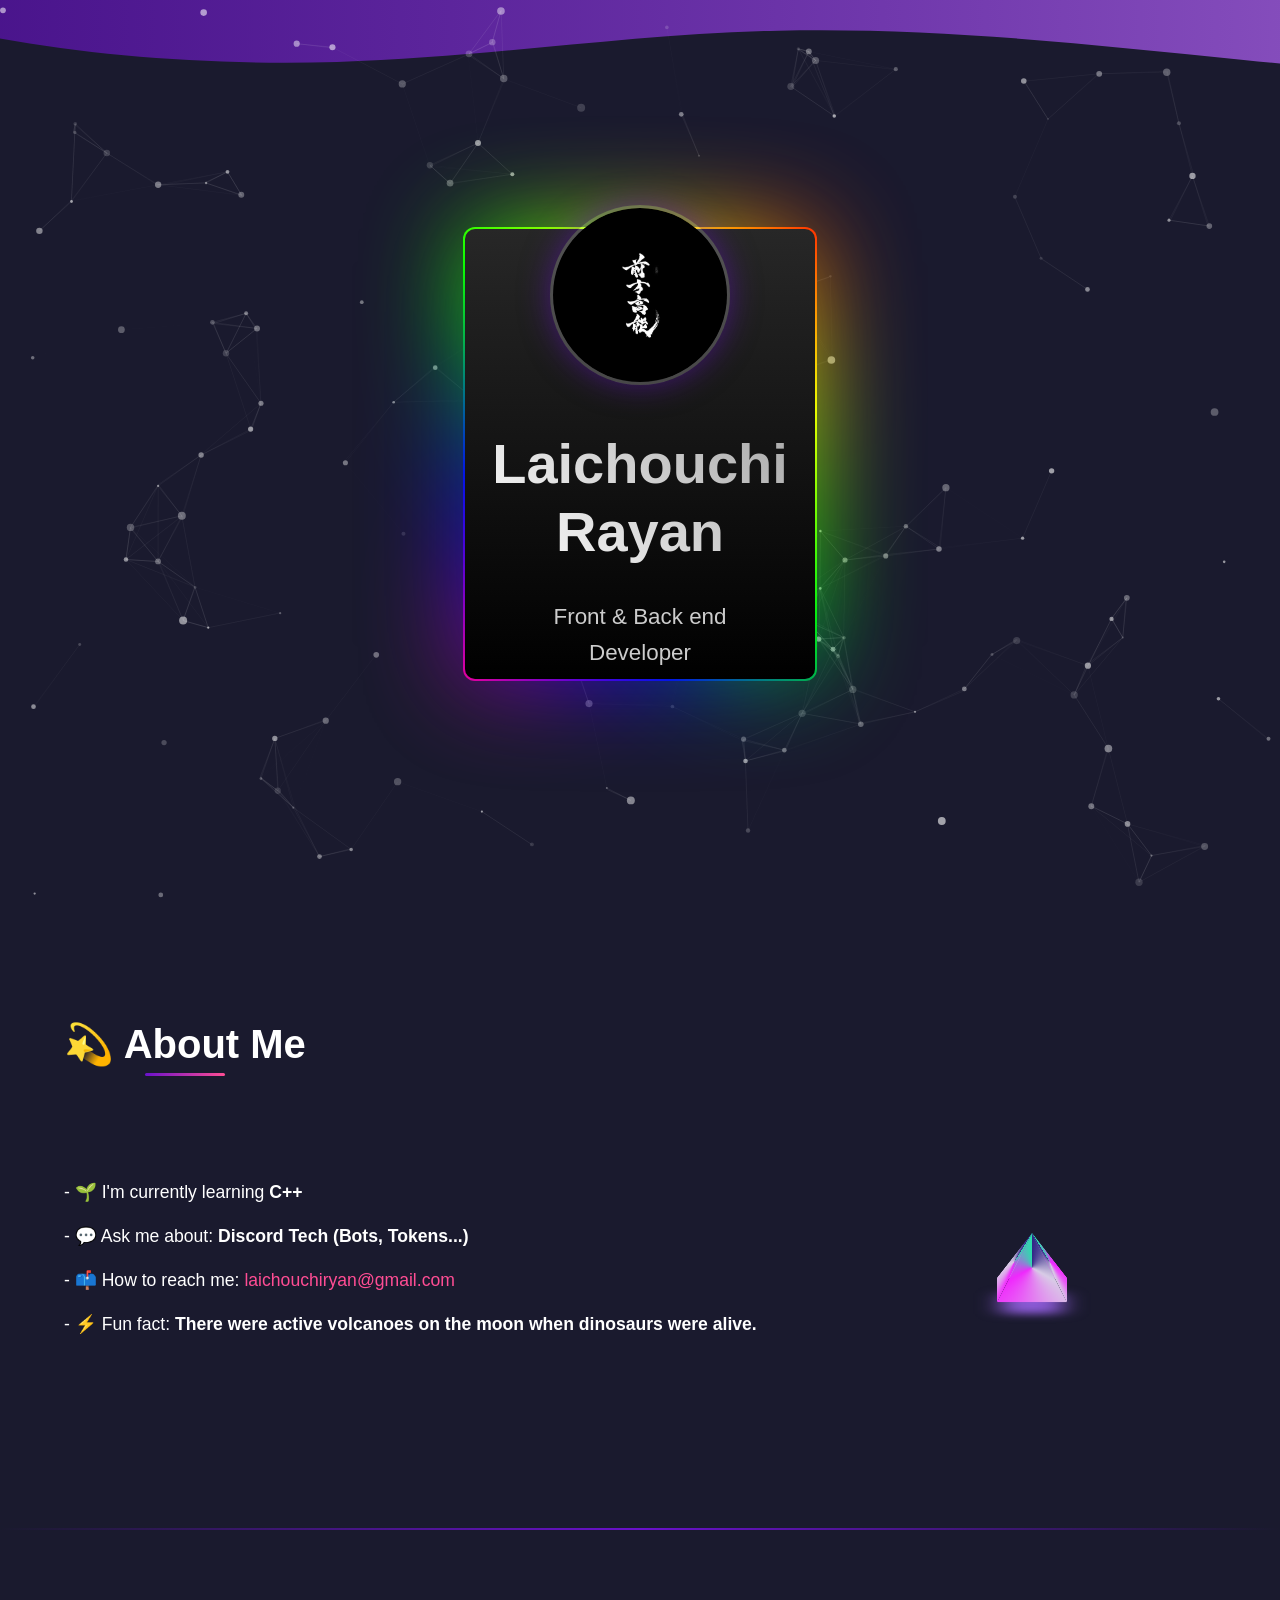
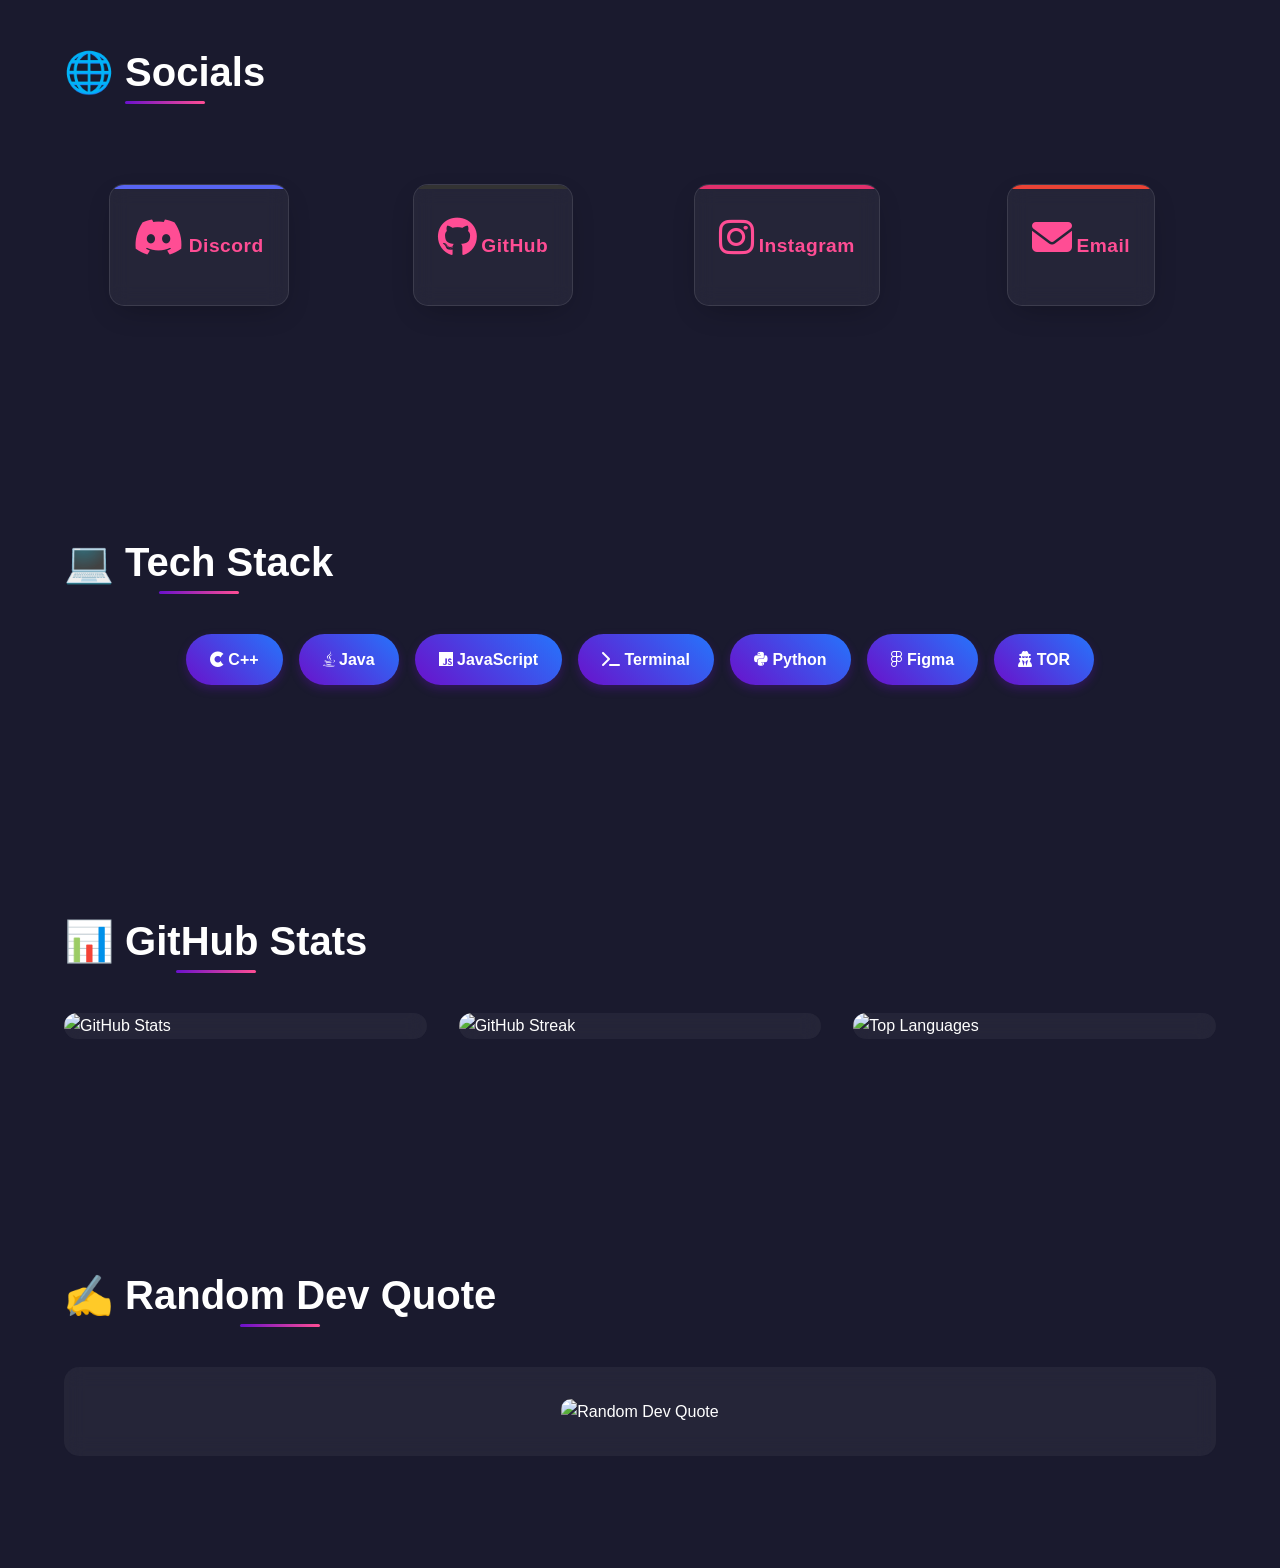
==== index.html @ 061ee5d9 "Rename main.html to index.html" ====
<!DOCTYPE html>
<html lang="en">
<head>
    <!--soo i made this code for fun and to help starting developers
     the code is straight and clair i spent a lot on this don't touch anything or it will .... :3-->
    <meta charset="UTF-8">
    <meta name="viewport" content="width=device-width, initial-scale=1.0">
    <title>Laichouchi Rayan | Portfolio</title>
    <link rel="stylesheet" href="https://cdnjs.cloudflare.com/ajax/libs/font-awesome/6.4.0/css/all.min.css">
    <link rel="stylesheet" href="styles.css">
    <link rel="stylesheet" href="animations.css">
</head>
<body>
    <!-- Particle background -->
    <canvas id="particles-canvas"></canvas>

    <!-- Hero Section -->
    <section class="hero">
        <div class="container">
            <div class="hero-content centered">
                <div class="card">
                    <div class="card-content">
                        <div class="profile-pic">
                            <img src="pfp.jpg" alt="Profile Picture" class="profile-img">
                        </div>
                        <h1 class="animate-pop-in">Laichouchi Rayan</h1>
                        <p class="role animate-pop-in">Front & Back end Developer</p>
                    </div>
                </div>
            </div>
        </div>
    </section>

    <!-- About Section -->
    <section id="about" class="section">
        <div class="container">
            <h2>💫 About Me</h2>
            <div class="about-content">
                <div class="about-text">
                    <p>- 🌱 I'm currently learning <strong>C++</strong></p>
                    <p>- 💬 Ask me about: <strong>Discord Tech (Bots, Tokens...)</strong></p>
                    <p>- 📫 How to reach me: <a href="mailto:laichouchiryan@gmail.com">laichouchiryan@gmail.com</a></p>
                    <p>- ⚡ Fun fact: <strong>There were active volcanoes on the moon when dinosaurs were alive.</strong></p>
                </div>
                <div class="about-image">
                    <!-- Pyramid loader for about section -->
                    <div class="pyramid-loader">
                      <div class="wrapper">
                        <span class="side side1"></span>
                        <span class="side side2"></span>
                        <span class="side side3"></span>
                        <span class="side side4"></span>
                        <span class="shadow"></span>
                      </div>  
                    </div>
                </div>
            </div>
        </div>
    </section>

    <!-- Socials Section -->
    <section id="socials" class="section">
        <div class="container">
            <h2>🌐 Socials</h2>
            <div class="social-grid">
                <a href="https://discord.gg/Leyncx" class="social-card animate-slide-in" style="--delay: 0.1s">
                    <i class="fab fa-discord"></i>
                    <span>Discord</span>
                </a>
                <a href="https://github.com/laichouchi" class="social-card animate-slide-in" style="--delay: 0.2s">
                    <i class="fab fa-github"></i>
                    <span>GitHub</span>
                </a>
                <a href="https://instagram.com/rayanwayane" class="social-card animate-slide-in" style="--delay: 0.3s">
                    <i class="fab fa-instagram"></i>
                    <span>Instagram</span>
                </a>
                <a href="mailto:laichouchiryan@gmail.com" class="social-card animate-slide-in" style="--delay: 0.4s">
                    <i class="fas fa-envelope"></i>
                    <span>Email</span>
                </a>
            </div>
        </div>
    </section>

    <!-- Tech Stack Section -->
    <section id="tech" class="section">
        <div class="container">
            <h2>💻 Tech Stack</h2>
            <div class="tech-badges">
                <span class="badge animate-pop-in" style="--delay: 0.1s"><i class="fab fa-cuttlefish"></i> C++</span>
                <span class="badge animate-pop-in" style="--delay: 0.2s"><i class="fab fa-java"></i> Java</span>
                <span class="badge animate-pop-in" style="--delay: 0.3s"><i class="fab fa-js"></i> JavaScript</span>
                <span class="badge animate-pop-in" style="--delay: 0.4s"><i class="fas fa-terminal"></i> Terminal</span>
                <span class="badge animate-pop-in" style="--delay: 0.5s"><i class="fab fa-python"></i> Python</span>
                <span class="badge animate-pop-in" style="--delay: 0.6s"><i class="fab fa-figma"></i> Figma</span>
                <span class="badge animate-pop-in" style="--delay: 0.7s"><i class="fas fa-user-secret"></i> TOR</span>
            </div>
        </div>
    </section>

    <!-- Stats Section -->
    <section id="stats" class="section">
        <div class="container">
            <h2>📊 GitHub Stats</h2>
            <div class="stats-grid">
                <div class="stat-card animate-slide-in" style="--delay: 0.1s">
                    <img src="https://github-readme-stats.vercel.app/api?username=Laichouchi&theme=dark&hide_border=false&include_all_commits=false&count_private=false" alt="GitHub Stats">
                </div>
                <div class="stat-card animate-slide-in" style="--delay: 0.2s">
                    <img src="https://nirzak-streak-stats.vercel.app/?user=Laichouchi&theme=dark&hide_border=false" alt="GitHub Streak">
                </div>
                <div class="stat-card animate-slide-in" style="--delay: 0.3s">
                    <img src="https://github-readme-stats.vercel.app/api/top-langs/?username=Laichouchi&theme=dark&hide_border=false&include_all_commits=false&count_private=false&layout=compact" alt="Top Languages">
                </div>
            </div>
        </div>
    </section>

    <!-- Quote Section -->
    <section id="quote" class="section">
        <div class="container">
            <h2>✍️ Random Dev Quote</h2>
            <div class="quote-card animate-pop-in">
                <img src="https://quotes-github-readme.vercel.app/api?type=horizontal&theme=radical" alt="Random Dev Quote">
            </div>
        </div>
    </section>


    <!-- Footer -->
    
    </footer>

    <script src="script.js"></script>
    <script src="particles.js"></script>
    <script src="scroll-animations.js"></script>
</body>
</html>
---- styles.css ----
/* Base styles and resets */
* {
    margin: 0;
    padding: 0;
    box-sizing: border-box;
    font-family: 'Segoe UI', Tahoma, Geneva, Verdana, sans-serif;
}

:root {
    --primary: #6a11cb;
    --secondary: #2575fc;
    --accent: #ff4d94;
    --light: #ffffff;
    --dark: #1a1a2e;
    --success: #2ecc71;
    --warning: #f39c12;
    --danger: #e74c3c;
    --animation-duration: 0.5s;
}

body {
    background-color: var(--dark);
    color: var(--light);
    overflow-x: hidden;
    line-height: 1.6;
}

.container {
    width: 90%;
    max-width: 1200px;
    margin: 0 auto;
    padding: 2rem 0;
}

.section {
    padding: 5rem 0;
    position: relative;
    z-index: 2;
}

h1, h2, h3, h4 {
    margin-bottom: 1.5rem;
    font-weight: 700;
}

h2 {
    font-size: 2.5rem;
    text-align: center;
    margin-bottom: 3rem;
    position: relative;
}

h2:after {
    content: '';
    display: block;
    width: 100px;
    height: 4px;
    background: linear-gradient(to right, var(--primary), var(--secondary));
    margin: 0.5rem auto;
    border-radius: 2px;
}

p {
    margin-bottom: 1rem;
    font-size: 1.1rem;
}

a {
    color: var(--accent);
    text-decoration: none;
    transition: color var(--animation-duration) ease;
}

a:hover {
    color: var(--secondary);
}

.btn {
    display: inline-block;
    padding: 0.8rem 2rem;
    background: linear-gradient(45deg, var(--primary), var(--secondary));
    color: var(--light);
    border: none;
    border-radius: 50px;
    font-weight: 600;
    text-transform: uppercase;
    cursor: pointer;
    transition: all var(--animation-duration) ease;
    box-shadow: 0 4px 15px rgba(106, 17, 203, 0.4);
}

.btn:hover {
    transform: translateY(-3px);
    box-shadow: 0 6px 20px rgba(106, 17, 203, 0.6);
}

.btn-outline {
    background: transparent;
    border: 2px solid var(--primary);
    margin-left: 1rem;
}

/* Particle background */
#particles-canvas {
    position: fixed;
    top: 0;
    left: 0;
    width: 100%;
    height: 100%;
    z-index: -1;
}

/* Navigation */
nav {
    position: fixed;
    width: 100%;
    padding: 1.5rem 0;
    background-color: rgba(26, 26, 46, 0.8);
    backdrop-filter: blur(10px);
    z-index: 1000;
    transition: all var(--animation-duration) ease;
}

nav.scrolled {
    padding: 1rem 0;
    box-shadow: 0 5px 20px rgba(0, 0, 0, 0.2);
}

nav .container {
    display: flex;
    justify-content: space-between;
    align-items: center;
}

.logo {
    font-size: 1.8rem;
    font-weight: 700;
    color: var(--light);
}

.logo span {
    color: var(--accent);
}

nav ul {
    display: flex;
    list-style: none;
}

nav ul li {
    margin-left: 2rem;
}

nav ul li a {
    position: relative;
    font-weight: 600;
    padding: 0.5rem 0;
}

nav ul li a:after {
    content: '';
    position: absolute;
    width: 0;
    height: 2px;
    bottom: 0;
    left: 0;
    background: linear-gradient(to right, var(--primary), var(--secondary));
    transition: width var(--animation-duration) ease;
}

nav ul li a:hover:after {
    width: 100%;
}

.menu-toggle {
    display: none;
    font-size: 1.5rem;
    cursor: pointer;
}

/* Card Styles */
.card {
  width: 350px;
  height: 450px;
  display: flex;
  align-items: center;
  justify-content: center;
  padding: 0px 15px;
  background: linear-gradient(0deg, #000, #272727);
  border-radius: 10px;
  border: none;
  color: white;
  position: relative;
  cursor: pointer;
  font-weight: 900;
  transition: all 0.3s ease;
  margin: 0 auto 2rem;
}

.card:before, .card:after {
  content: '';
  position: absolute;
  left: -2px;
  top: -2px;
  border-radius: 12px;
  background: linear-gradient(45deg, #fb0094, #0000ff, #00ff00,#ffff00, #ff0000, #fb0094, 
    #0000ff, #00ff00,#ffff00, #ff0000);
  background-size: 400%;
  width: calc(100% + 4px);
  height: calc(100% + 4px);
  z-index: -1;
  animation: steam 20s linear infinite;
}

@keyframes steam {
  0% {
    background-position: 0 0;
  }
  50% {
    background-position: 400% 0;
  }
  100% {
    background-position: 0 0;
  }
}

.card:after {
  filter: blur(50px);
  opacity: 0.8;
}

.card-content {
  display: flex;
  flex-direction: column;
  align-items: center;
  text-align: center;
  padding: 20px;
  width: 100%;
}

.card .profile-pic {
  width: 180px;
  height: 180px;
  margin-bottom: 30px;
}

.card h1 {
  font-size: 2.2rem;
  margin: 15px 0;
  line-height: 1.2;
  background: linear-gradient(45deg, #fff, #aaa);
  background-clip: text;
  -webkit-background-clip: text;
  -webkit-text-fill-color: transparent;
}

.card .role {
  font-size: 1.4rem;
  color: #ccc;
  margin-top: 10px;
  font-weight: 500;
}

.bg {
  position: absolute;
  z-index: -1;
  inset: -4px;
  border-radius: 16px;
  overflow: hidden;
}

.uwu {
  filter: blur(8px);
  transition: filter 0.3s;
}

.bg::before {
  content: '';
  position: absolute;
  aspect-ratio: 1/1;
  top: 50%;
  left: 50%;
  min-width: 150%;
  min-height: 150%;
  background-image: conic-gradient(
    hsl(0, 100%, 50%),
    hsl(30, 100%, 50%),
    hsl(60, 100%, 50%),
    hsl(90, 100%, 50%),
    hsl(120, 100%, 50%),
    hsl(150, 100%, 50%),
    hsl(180, 100%, 50%),
    hsl(210, 100%, 50%),
    hsl(240, 100%, 60%),
    hsl(270, 100%, 50%),
    hsl(300, 100%, 50%),
    hsl(330, 100%, 50%),
    hsl(360, 100%, 50%)
  );
  animation: speeen 4s linear infinite;
  transform-origin: 0% 0%;
  transform: rotate(0deg) translate(-50%, -50%);
}

@keyframes speeen {
  from {
    transform: rotate(0deg) translate(-50%, -50%);
  }
  to {
    transform: rotate(360deg) translate(-50%, -50%);
  }
}

.content {
  position: relative;
  padding: 20px;
  height: 100%;
  display: flex;
  flex-direction: column;
  justify-content: center;
}

.img {
  height: 120px;
  width: 120px;
  margin: 0 auto 1.5em;
  background-color: #fff3;
  border-radius: 50%;
  overflow: hidden;
  border: 3px solid rgba(255, 255, 255, 0.2);
}

.img img {
  width: 100%;
  height: 100%;
  object-fit: cover;
}

.content div {
  text-align: center;
}

.h1 {
  margin-top: 0.5em;
  margin-bottom: 0.5em;
  font-size: 1.5em;
  font-weight: 600;
  line-height: 1.2;
}

.p {
  font-size: 0.9em;
  margin-bottom: 1em;
}

.p p {
  margin-top: 1em;
  padding: 0.8em;
  background-color: #0003;
  border-radius: 1em;
  font-size: 0.9em;
  line-height: 1.4;
}

/* Hero Section */
.hero {
    min-height: 100vh;
    display: flex;
    align-items: center;
    justify-content: center;
    position: relative;
    padding: 80px 0 40px;
    text-align: center;
}

.hero .container {
    width: 100%;
    max-width: 1200px;
    margin: 0 auto;
    padding: 0 20px;
}

.hero-content.centered {
    display: flex;
    flex-direction: column;
    align-items: center;
    justify-content: center;
    text-align: center;
    width: 100%;
    height: 100%;
    max-width: 100%;
}

.profile-pic {
    width: 200px;
    height: 200px;
    border-radius: 50%;
    display: flex;
    align-items: center;
    justify-content: center;
    margin: 0 auto 2rem;
    overflow: hidden;
    box-shadow: 0 0 30px rgba(106, 17, 203, 0.5);
    position: relative;
    border: 3px solid rgba(255, 255, 255, 0.2);
}

.profile-img {
    width: 100%;
    height: 100%;
    object-fit: cover;
    transition: transform 0.5s ease, filter 0.5s ease;
    border-radius: 50%;
}

.profile-pic:hover .profile-img {
    transform: scale(1.05);
    filter: brightness(1.1);
}

/* Removed placeholder styles as we're using an image now */

.hero-image {
    flex: 1;
    display: flex;
    justify-content: center;
    position: relative;
}

.hero h1 {
    font-size: 3.5rem;
    margin-bottom: 1.5rem;
    line-height: 1.2;
}

.hero p {
    font-size: 1.5rem;
    margin-bottom: 2rem;
    opacity: 0.9;
}

.cta-buttons {
    display: flex;
    gap: 1rem;
}

.circle-animation {
    width: 300px;
    height: 300px;
    border-radius: 50%;
    background: radial-gradient(circle, var(--primary), transparent);
    position: relative;
    animation: pulse 3s infinite alternate;
    box-shadow: 0 0 50px rgba(106, 17, 203, 0.5);
}

.circle-animation:before {
    content: '';
    position: absolute;
    top: 50%;
    left: 50%;
    transform: translate(-50%, -50%);
    width: 250px;
    height: 250px;
    border-radius: 50%;
    background: radial-gradient(circle, var(--secondary), transparent);
    animation: pulse 3s infinite alternate-reverse;
}

@keyframes pulse {
    0% { transform: scale(1); }
    100% { transform: scale(1.1); }
}

/* About Section */
.about-content {
    display: flex;
    gap: 3rem;
    align-items: center;
}

.about-text {
    flex: 2;
}

.about-image {
    flex: 1;
    display: flex;
    justify-content: center;
    align-items: center;
    min-height: 300px;
}

.pyramid-loader {
    width: 200px;
    height: 200px;
    margin: 0 auto;
}

/* Socials Section */
#socials {
    background: var(--dark);
    padding: 5rem 0;
    position: relative;
    overflow: hidden;
}

#socials::before {
    content: '';
    position: absolute;
    top: 0;
    left: 0;
    right: 0;
    height: 2px;
    background: linear-gradient(90deg, transparent, var(--primary), transparent);
    animation: shine 3s infinite;
}

@keyframes shine {
    0% { opacity: 0.3; }
    50% { opacity: 1; }
    100% { opacity: 0.3; }
}

.social-grid {
    display: grid;
    grid-template-columns: repeat(auto-fit, minmax(200px, 1fr));
    gap: 1.5rem;
    justify-items: center;
}

.social-card {
    background: rgba(255, 255, 255, 0.05);
    border-radius: 15px;
    padding: 2rem 1.5rem;
    text-align: center;
    transition: all 0.4s cubic-bezier(0.165, 0.84, 0.44, 1);
    backdrop-filter: blur(10px);
    border: 1px solid rgba(255, 255, 255, 0.1);
    transform-style: preserve-3d;
    position: relative;
    overflow: hidden;
    box-shadow: 0 10px 30px -10px rgba(0, 0, 0, 0.3);
    opacity: 0;
    transform: translateY(30px);
    animation: fadeInUp 0.6s forwards;
}

.social-card::before {
    content: '';
    position: absolute;
    top: 0;
    left: 0;
    width: 100%;
    height: 100%;
    background: linear-gradient(135deg, rgba(255,255,255,0.1) 0%, transparent 100%);
    z-index: 1;
}

.social-card:hover {
    transform: translateY(-10px) scale(1.05);
    background: rgba(255, 255, 255, 0.15);
    box-shadow: 0 10px 30px rgba(0, 0, 0, 0.2);
    animation-play-state: paused;
}

@keyframes float {
    0% { transform: translateY(0px); }
    50% { transform: translateY(-15px); }
    100% { transform: translateY(0px); }
}

.social-card i {
    font-size: 3rem;
    margin-bottom: 1rem;
    color: var(--accent);
}

.social-card span {
    font-size: 1.2rem;
    font-weight: 600;
}

/* Tech Stack Section */
.tech-badges {
    display: flex;
    flex-wrap: wrap;
    justify-content: center;
    gap: 1rem;
}

.badge {
    background: linear-gradient(45deg, var(--primary), var(--secondary));
    padding: 0.8rem 1.5rem;
    border-radius: 50px;
    font-weight: 600;
    box-shadow: 0 4px 10px rgba(106, 17, 203, 0.3);
}

/* Stats Section */
.stats-grid {
    display: grid;
    grid-template-columns: repeat(auto-fit, minmax(300px, 1fr));
    gap: 2rem;
}

.stat-card {
    background: rgba(255, 255, 255, 0.05);
    backdrop-filter: blur(10px);
    border-radius: 15px;
    overflow: hidden;
    transition: transform var(--animation-duration) ease;
}

.stat-card:hover {
    transform: translateY(-10px);
}

.stat-card img {
    width: 100%;
    height: auto;
    display: block;
}

/* Quote Section */
.quote-card {
    background: rgba(255, 255, 255, 0.05);
    backdrop-filter: blur(10px);
    border-radius: 15px;
    padding: 2rem;
    text-align: center;
}

.quote-card img {
    max-width: 100%;
    height: auto;
    border-radius: 10px;
}

/* Contact Section */
.contact-form {
    display: flex;
    gap: 3rem;
    background: rgba(255, 255, 255, 0.05);
    backdrop-filter: blur(10px);
    border-radius: 15px;
    padding: 3rem;
}

.form-group {
    margin-bottom: 1.5rem;
}

.form-group input,
.form-group textarea {
    width: 100%;
    padding: 1rem;
    background: rgba(255, 255, 255, 0.1);
    border: 1px solid rgba(255, 255, 255, 0.1);
    border-radius: 10px;
    color: var(--light);
    font-size: 1rem;
    transition: all var(--animation-duration) ease;
}

.form-group input:focus,
.form-group textarea:focus {
    outline: none;
    border-color: var(--primary);
    box-shadow: 0 0 10px rgba(106, 17, 203, 0.5);
}

.form-group textarea {
    min-height: 150px;
    resize: vertical;
}

.contact-info {
    flex: 1;
    display: flex;
    flex-direction: column;
    justify-content: center;
}

.contact-info p {
    display: flex;
    align-items: center;
    margin-bottom: 1.5rem;
    font-size: 1.1rem;
}

.contact-info i {
    margin-right: 1rem;
    color: var(--accent);
    font-size: 1.5rem;
}

.social-mini {
    display: flex;
    gap: 1.5rem;
    margin-top: 1rem;
}

.social-mini a {
    display: flex;
    align-items: center;
    justify-content: center;
    width: 50px;
    height: 50px;
    background: rgba(255, 255, 255, 0.1);
    border-radius: 50%;
    transition: all var(--animation-duration) ease;
}

.social-mini a:hover {
    background: var(--primary);
    transform: translateY(-5px);
}

.social-mini i {
    font-size: 1.5rem;
    margin: 0;
}

/* Footer */
footer {
    background: rgba(10, 10, 20, 0.8);
    padding: 2rem 0;
    text-align: center;
    margin-top: 4rem;
}

footer p {
    margin-bottom: 0.5rem;
    opacity: 0.8;
}

/* Pyramid Loader - From Uiverse.io by andrew-demchenk0 */ 
.pyramid-loader {
  position: relative;
  width: 300px;
  height: 300px;
  display: block;
  transform-style: preserve-3d;
  transform: rotateX(-20deg);
}

.wrapper {
  position: relative;
  width: 100%;
  height: 100%;
  transform-style: preserve-3d;
  animation: spin 4s linear infinite;
}

@keyframes spin {
  100% {
    transform: rotateY(360deg);
  }
}

.pyramid-loader .wrapper .side {
  width: 70px;
  height: 70px;
  position: absolute;
  top: 0;
  left: 0;
  right: 0;
  bottom: 0;
  margin: auto;
  transform-origin: center top;
  clip-path: polygon(50% 0%, 0% 100%, 100% 100%);
}

.pyramid-loader .wrapper .side1 {
  transform: rotateZ(-30deg) rotateY(90deg);
  background: conic-gradient( #2BDEAC, #F028FD, #D8CCE6, #2F2585);
}

.pyramid-loader .wrapper .side2 {
  transform: rotateZ(30deg) rotateY(90deg);
  background: conic-gradient( #2F2585, #D8CCE6, #F028FD, #2BDEAC);
}

.pyramid-loader .wrapper .side3 {
  transform: rotateX(30deg);
  background: conic-gradient( #2F2585, #D8CCE6, #F028FD, #2BDEAC);
}

.pyramid-loader .wrapper .side4 {
  transform: rotateX(-30deg);
  background: conic-gradient( #2BDEAC, #F028FD, #D8CCE6, #2F2585);
}

.pyramid-loader .wrapper .shadow {
  width: 60px;
  height: 60px;
  background: #8B5AD5;
  position: absolute;
  top: 0;
  left: 0;
  right: 0;
  bottom: 0;
  margin: auto;
  transform: rotateX(90deg) translateZ(-40px);
  filter: blur(12px);
}

/* Ripple effect */
.profile-pic {
    position: relative;
}

.ripple {
    position: absolute;
    top: 0;
    left: 0;
    width: 100%;
    height: 100%;
    border: 1px solid rgba(255, 255, 255, 0.5);
    border-radius: 50%;
    animation: ripple 3s infinite;
    opacity: 0;
}

.ripple.delay-1 {
    animation-delay: 1s;
}

.ripple.delay-2 {
    animation-delay: 2s;
}

@keyframes ripple {
    0% {
        transform: scale(1);
        opacity: 1;
    }
    100% {
        transform: scale(1.5);
        opacity: 0;
    }
}

/* Animations */
.animate-pop-in {
    animation: popIn var(--animation-duration) ease-out forwards;
    opacity: 0;
    transform: translateY(20px);
}

@keyframes popIn {
    from {
        opacity: 0;
        transform: translateY(20px);
    }
    to {
        opacity: 1;
        transform: translateY(0);
    }
}

.animate-slide-in {
    animation: slideIn var(--animation-duration) ease-out forwards;
    opacity: 0;
    transform: translateX(-30px);
}

@keyframes slideIn {
    from {
        opacity: 0;
        transform: translateX(-30px);
    }
    to {
        opacity: 1;
        transform: translateX(0);
    }
}

/* Wave animation */
.wave {
    position: absolute;
    top: 0;
    left: 0;
    width: 100%;
    overflow: hidden;
    line-height: 0;
    z-index: -1;
    height: 100px;
}

.wave svg {
    position: relative;
    display: block;
    width: 200%;
    height: 100px;
    animation: wave 15s linear infinite;
}

.wave .shape-fill {
    fill: url(#wave-gradient);
}

@keyframes wave {
    0% {
        transform: translateX(0) translateZ(0) scaleY(1);
    }
    50% {
        transform: translateX(-25%) translateZ(0) scaleY(0.8);
    }
    100% {
        transform: translateX(-50%) translateZ(0) scaleY(1);
    }
}

/* Add gradient to the wave */
.wave-gradient {
    --color-start: rgba(106, 17, 203, 0.5);
    --color-mid: rgba(159, 89, 223, 0.6);
    --color-end: rgba(209, 160, 255, 0.4);
}

/* Smooth wave transitions */
.wave svg path {
    transition: all 0.3s ease-in-out;
}

/* Responsive Design */
@media (max-width: 992px) {
    .hero .container {
        flex-direction: column;
        text-align: center;
    }
    
    .hero-content, .hero-image {
        width: 100%;
        max-width: 100%;
    }
    
    .hero-image {
        margin-top: 3rem;
    }
    
    .cta-buttons {
        justify-content: center;
    }
    
    .about-content {
        flex-direction: column;
    }
    
    .contact-form {
        flex-direction: column;
    }
}

@media (max-width: 768px) {
    nav ul {
        position: fixed;
        top: 80px;
        left: 0;
        width: 100%;
        background: var(--dark);
        flex-direction: column;
        align-items: center;
        padding: 2rem 0;
        transform: translateY(-150%);
        transition: transform var(--animation-duration) ease;
    }
    
    nav ul.active {
        transform: translateY(0);
    }
    
    nav ul li {
        margin: 1rem 0;
    }
    
    .menu-toggle {
        display: block;
    }
    
    .hero h1 {
        font-size: 2.5rem;
    }
    
    .hero p {
        font-size: 1.2rem;
    }
    
    .circle-animation {
        width: 200px;
        height: 200px;
    }
    
    .circle-animation:before {
        width: 160px;
        height: 160px;
    }
}

/* Scroll animations */
.reveal {
    position: relative;
    transform: translateY(50px);
    opacity: 0;
    transition: all 1s ease;
}

.reveal.active {
    transform: translateY(0);
    opacity: 1;
}
---- animations.css ----
/* Animations */
@keyframes fadeInUp {
    from {
        opacity: 0;
        transform: translateY(30px);
    }
    to {
        opacity: 1;
        transform: translateY(0);
    }
}

@keyframes float {
    0%, 100% {
        transform: translateY(0) scale(1);
    }
    50% {
        transform: translateY(-10px) scale(1.02);
    }
}

/* Section Animations */
.section {
    opacity: 0;
    transform: translateY(40px);
    transition: opacity 0.8s ease, transform 0.8s ease;
}

.section.visible {
    opacity: 1;
    transform: translateY(0);
}

/* Social Cards */
.social-grid {
    display: grid;
    grid-template-columns: repeat(auto-fit, minmax(220px, 1fr));
    gap: 1.5rem;
    margin-top: 2.5rem;
    perspective: 1000px;
}

.social-card {
    background: rgba(255, 255, 255, 0.05);
    border-radius: 15px;
    padding: 2rem 1.5rem;
    text-align: center;
    transition: all 0.4s cubic-bezier(0.165, 0.84, 0.44, 1);
    backdrop-filter: blur(10px);
    border: 1px solid rgba(255, 255, 255, 0.1);
    position: relative;
    overflow: hidden;
    box-shadow: 0 10px 30px -10px rgba(0, 0, 0, 0.3);
    opacity: 0;
    transform: translateY(30px);
    animation: fadeInUp 0.6s forwards;
}

.social-card i {
    font-size: 2.5rem;
    margin-bottom: 1rem;
    position: relative;
    z-index: 2;
    transition: all 0.3s ease;
}

.social-card span {
    position: relative;
    z-index: 2;
    font-weight: 600;
    letter-spacing: 0.5px;
    transition: all 0.3s ease;
}

.social-card::before {
    content: '';
    position: absolute;
    top: 0;
    left: 0;
    width: 100%;
    height: 4px;
    background: var(--card-color);
    transition: all 0.4s ease;
}

.social-card::after {
    content: '';
    position: absolute;
    top: 0;
    left: 0;
    width: 100%;
    height: 100%;
    background: linear-gradient(135deg, rgba(255,255,255,0.1) 0%, transparent 100%);
    z-index: 1;
    opacity: 0;
    transition: opacity 0.3s ease;
}

.social-card:hover {
    transform: translateY(-5px) scale(1.02);
    box-shadow: 0 15px 40px -10px rgba(106, 17, 203, 0.3);
}

.social-card:hover::before {
    height: 100%;
    opacity: 0.1;
}

.social-card:hover::after {
    opacity: 1;
}

.social-card:hover i {
    transform: scale(1.2);
    color: var(--card-color);
}

/* Social card specific colors with delays */
.social-card:nth-child(1) { 
    --card-color: #5865F2; 
    animation-delay: 0.1s;
}
.social-card:nth-child(2) { 
    --card-color: #333; 
    animation-delay: 0.2s;
}
.social-card:nth-child(3) { 
    --card-color: #E1306C; 
    animation-delay: 0.3s;
}
.social-card:nth-child(4) { 
    --card-color: #EA4335; 
    animation-delay: 0.4s;
}

/* Section Headers */
section h2 {
    position: relative;
    display: inline-block;
    margin-bottom: 2rem;
    padding-bottom: 0.5rem;
}

section h2::after {
    content: '';
    position: absolute;
    bottom: 0;
    left: 50%;
    transform: translateX(-50%);
    width: 80px;
    height: 3px;
    background: linear-gradient(90deg, var(--primary), var(--accent));
    border-radius: 3px;
    transition: width 0.3s ease;
}

section h2:hover::after {
    width: 120px;
}
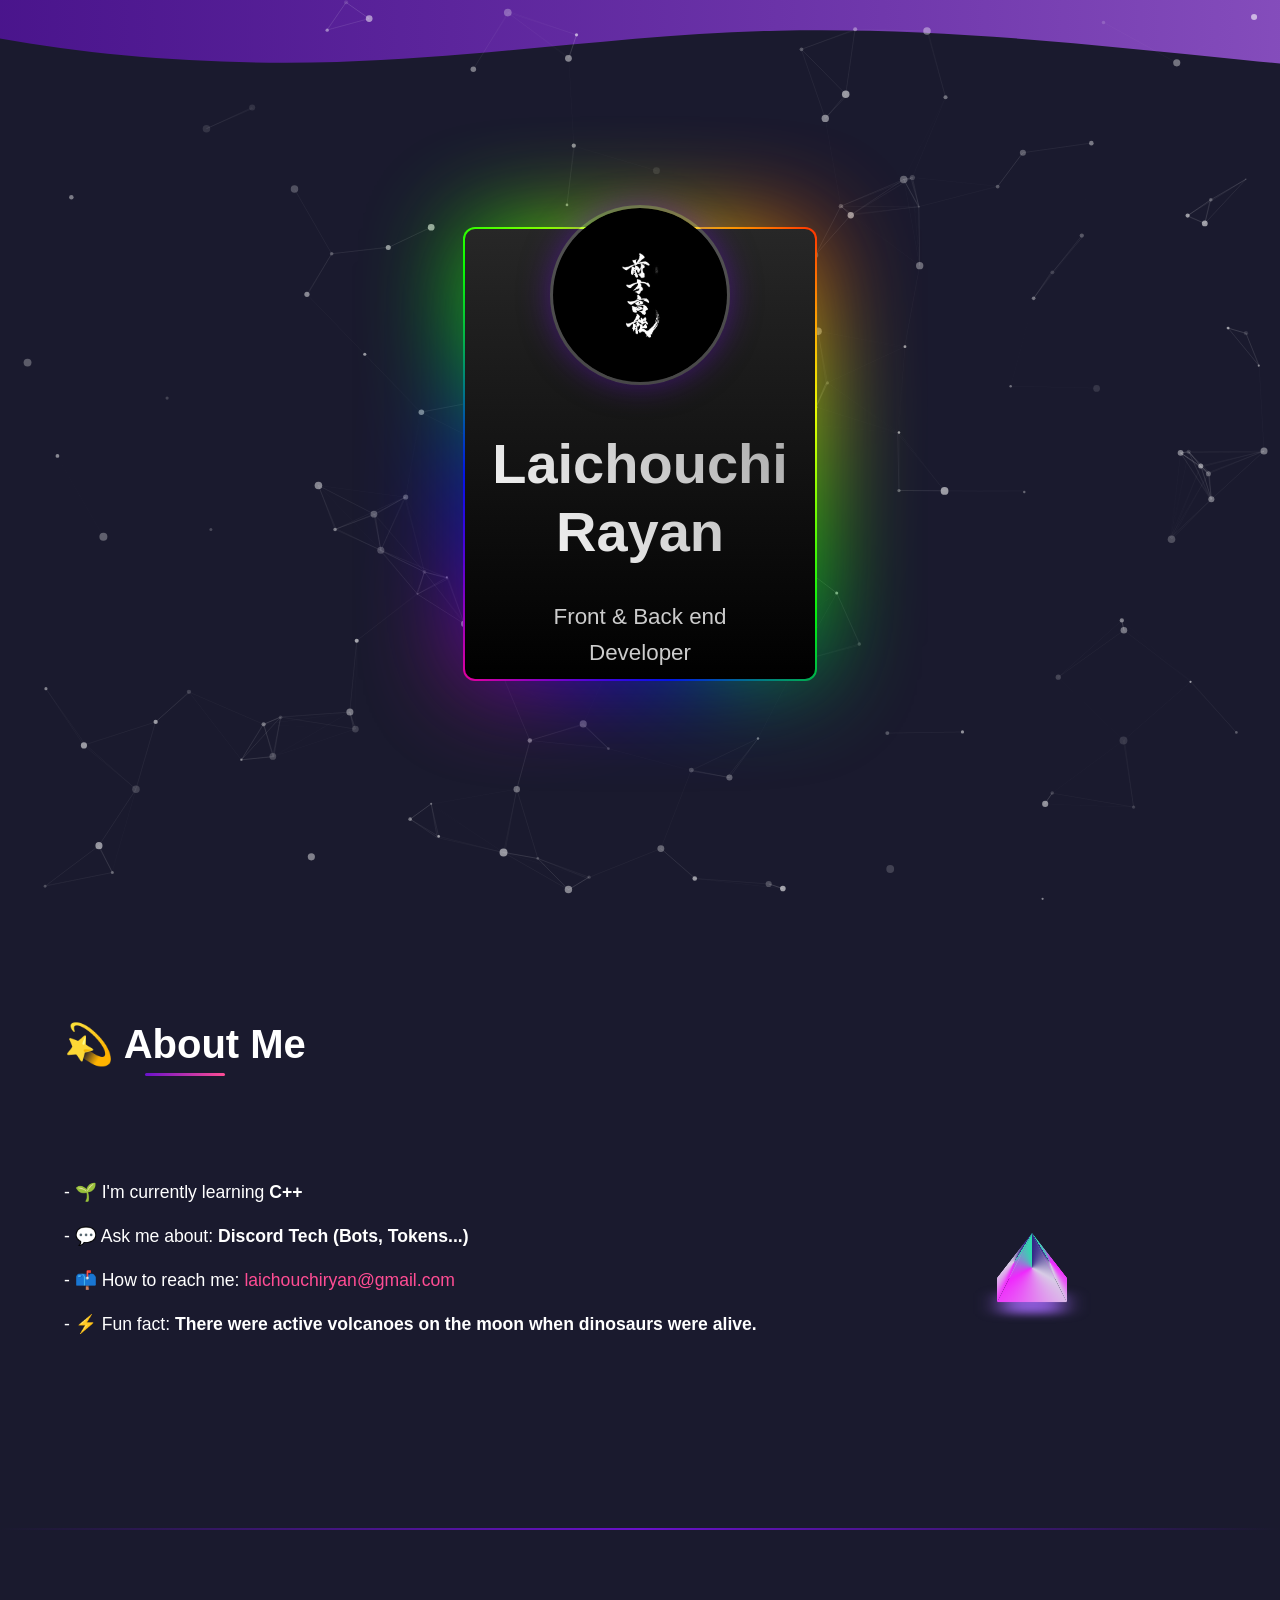
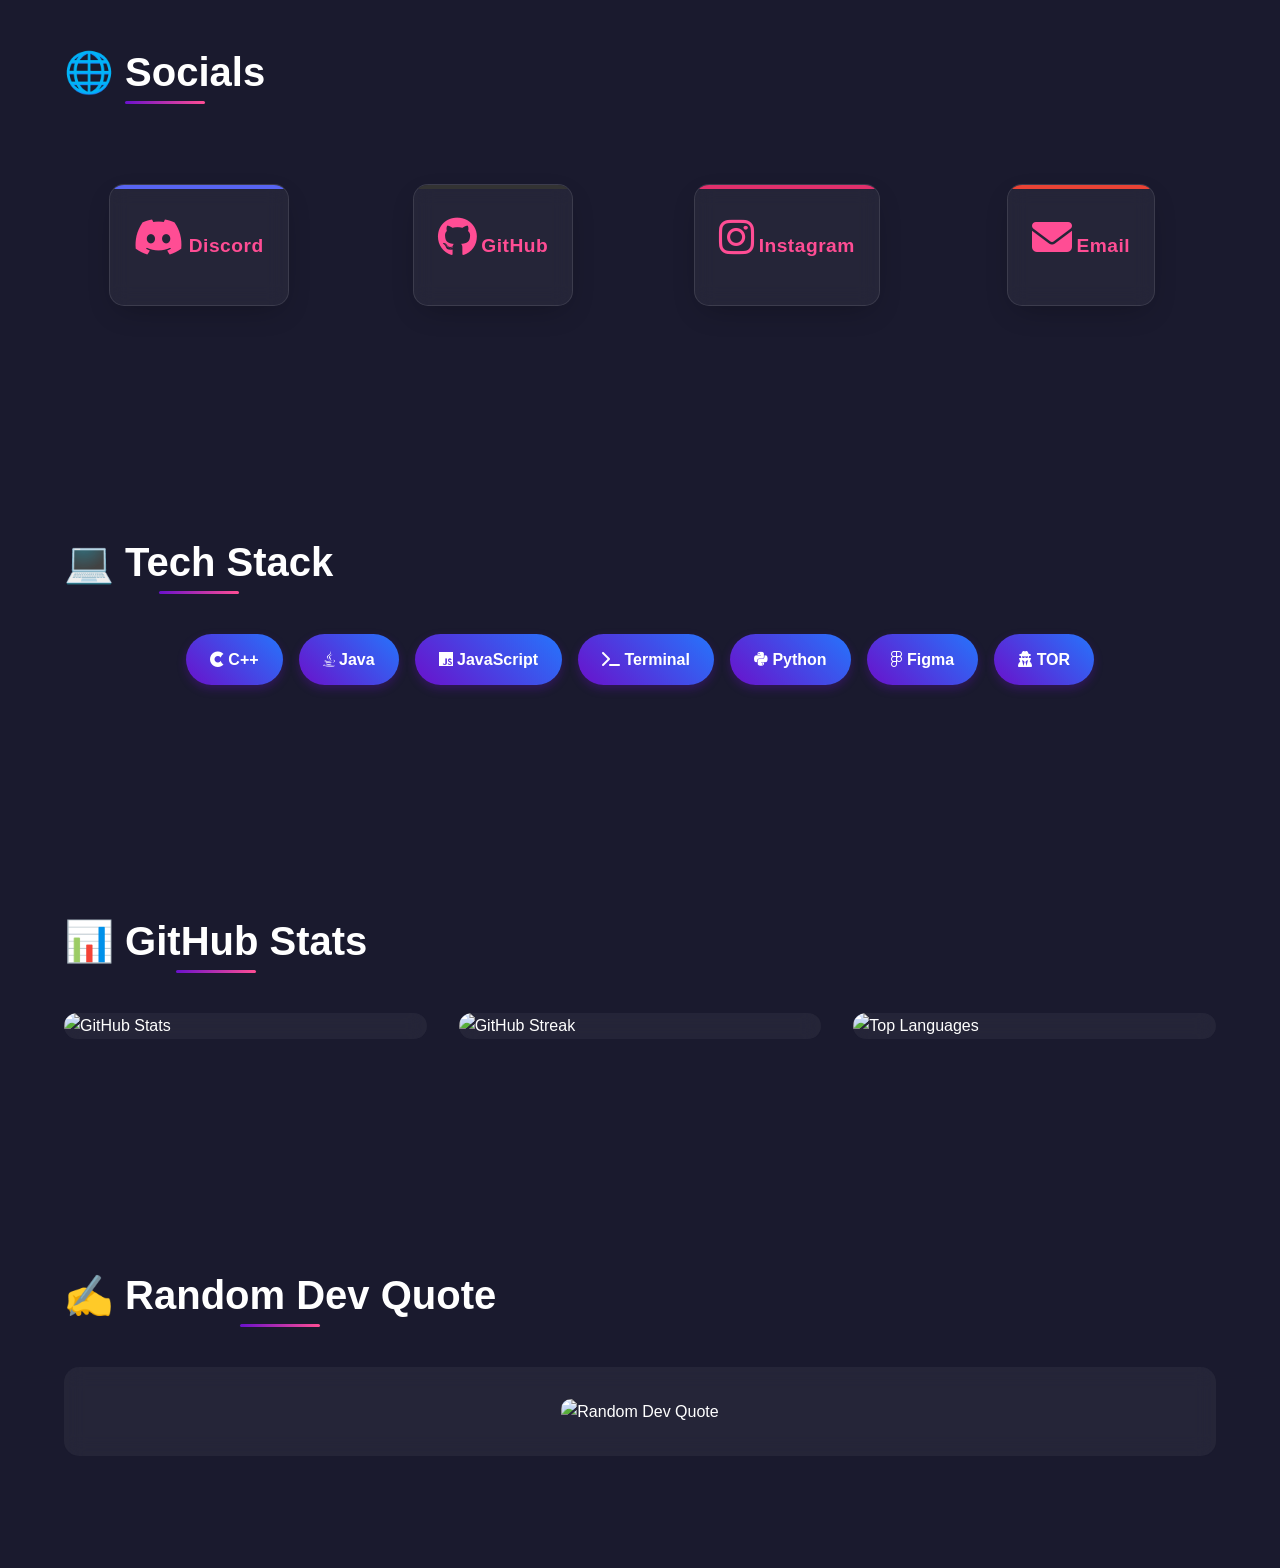
==== commit f2b20dc1: "Updated and optimized index.html" ====
--- a/index.html
+++ b/index.html
@@ -11,10 +11,9 @@
     <link rel="stylesheet" href="animations.css">
 </head>
 <body>
-    <!-- Particle background -->
+
     <canvas id="particles-canvas"></canvas>
 
-    <!-- Hero Section -->
     <section class="hero">
         <div class="container">
             <div class="hero-content centered">
@@ -31,7 +30,6 @@
         </div>
     </section>
 
-    <!-- About Section -->
     <section id="about" class="section">
         <div class="container">
             <h2>💫 About Me</h2>
@@ -58,7 +56,6 @@
         </div>
     </section>
 
-    <!-- Socials Section -->
     <section id="socials" class="section">
         <div class="container">
             <h2>🌐 Socials</h2>
@@ -83,7 +80,6 @@
         </div>
     </section>
 
-    <!-- Tech Stack Section -->
     <section id="tech" class="section">
         <div class="container">
             <h2>💻 Tech Stack</h2>
@@ -99,7 +95,6 @@
         </div>
     </section>
 
-    <!-- Stats Section -->
     <section id="stats" class="section">
         <div class="container">
             <h2>📊 GitHub Stats</h2>
@@ -117,7 +112,6 @@
         </div>
     </section>
 
-    <!-- Quote Section -->
     <section id="quote" class="section">
         <div class="container">
             <h2>✍️ Random Dev Quote</h2>
@@ -127,8 +121,6 @@
         </div>
     </section>
 
-
-    <!-- Footer -->
     
     </footer>
 
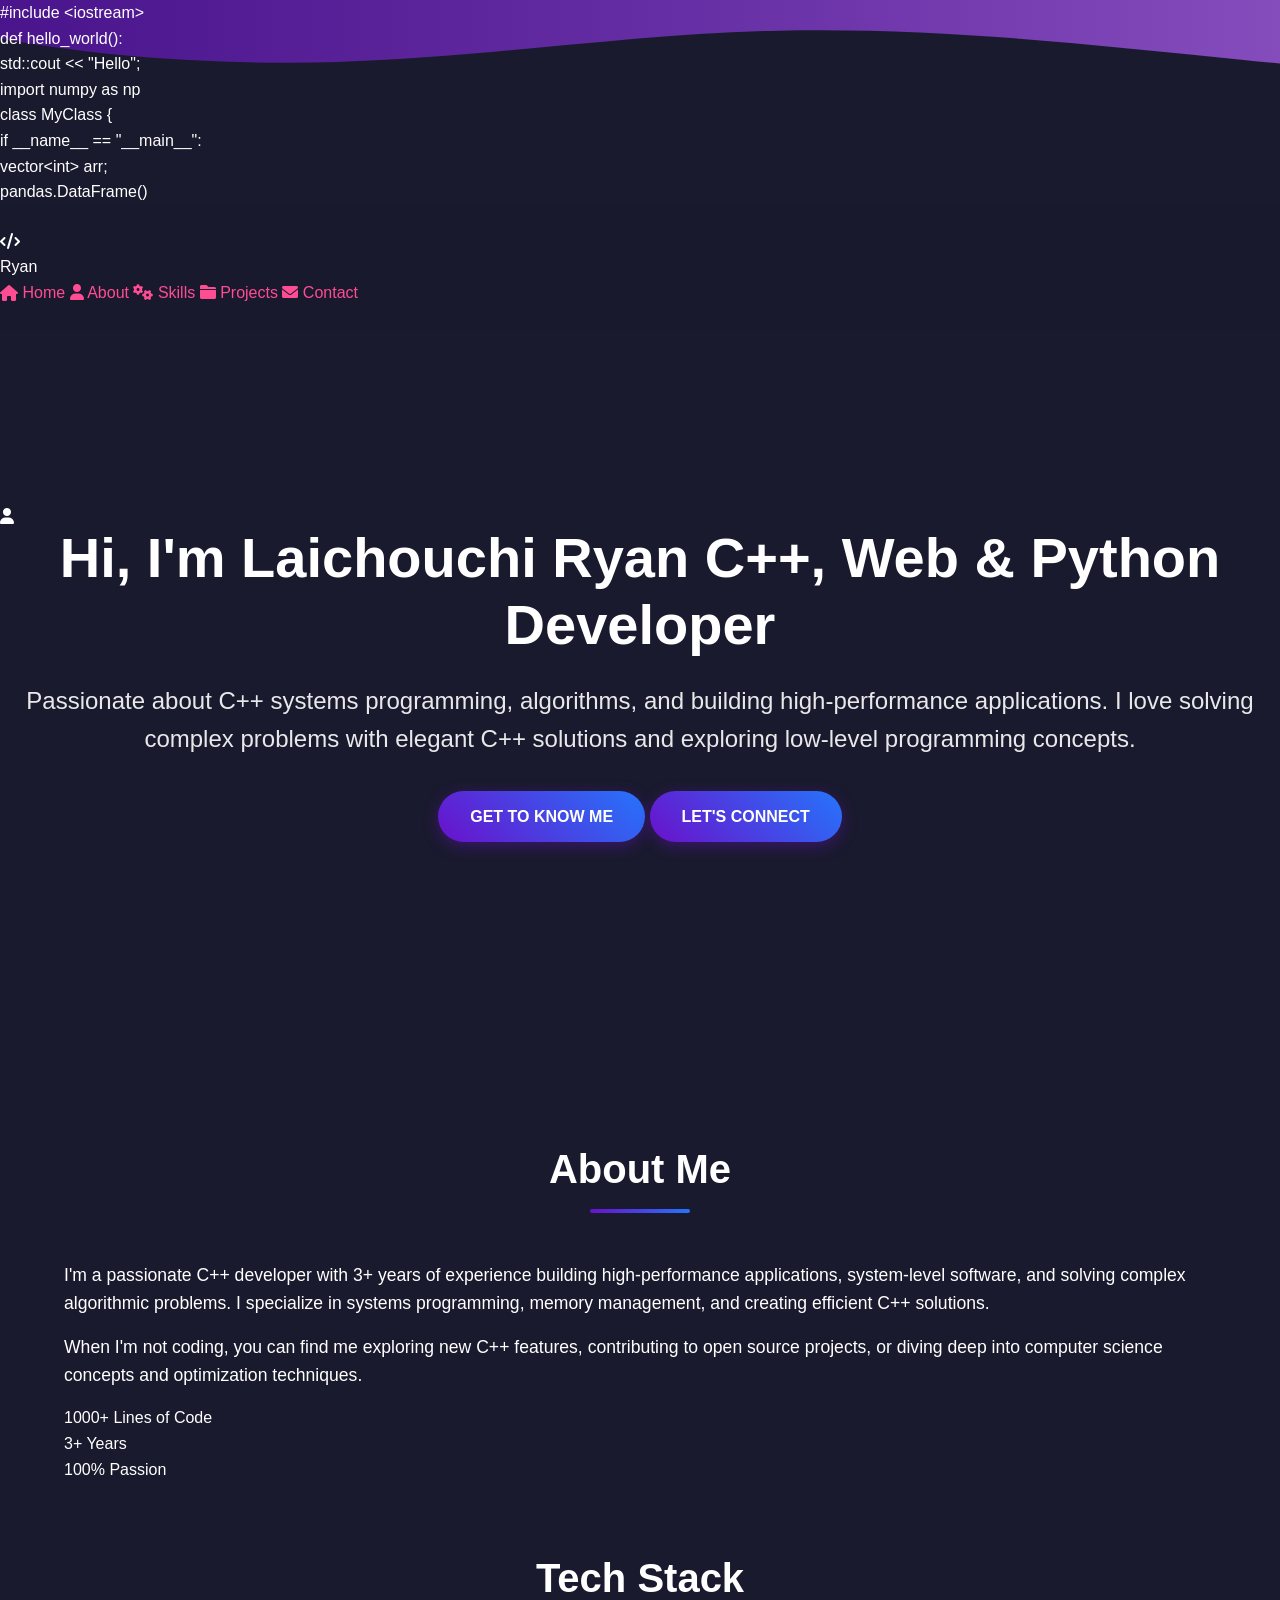
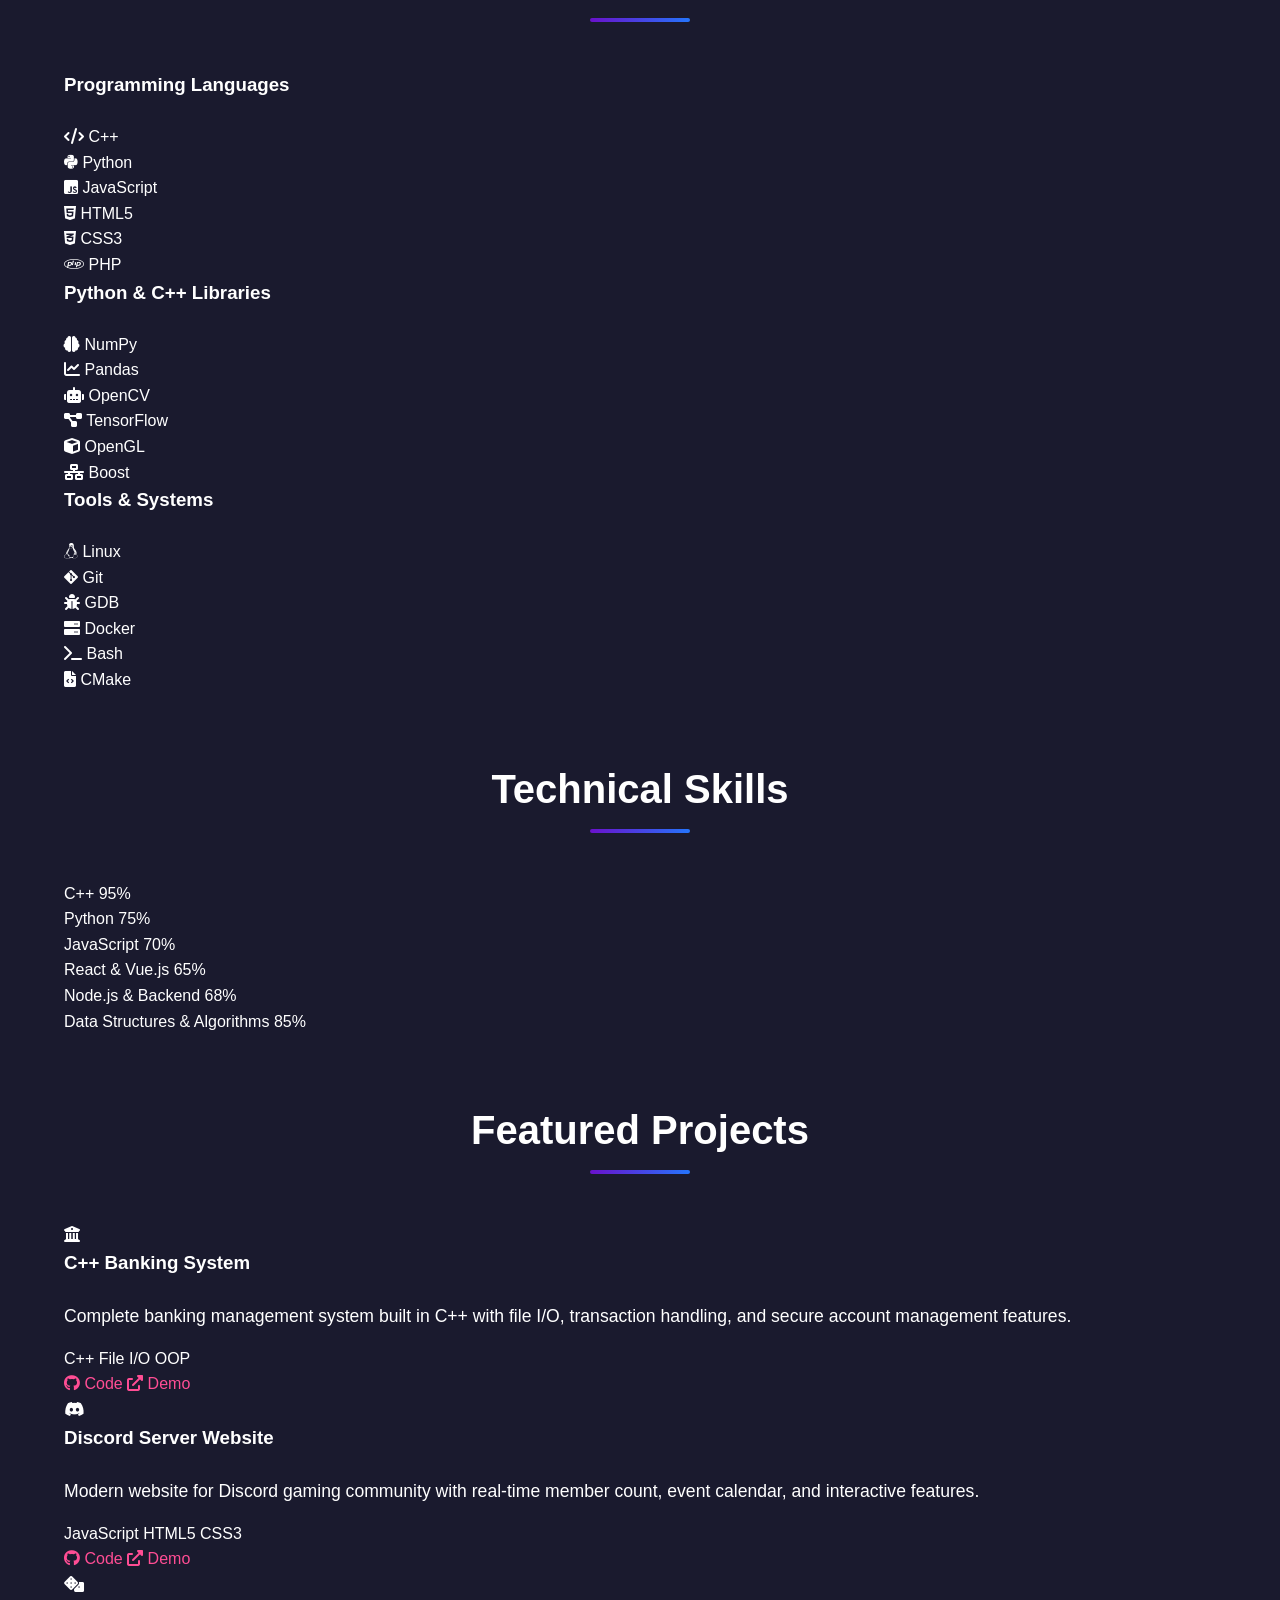
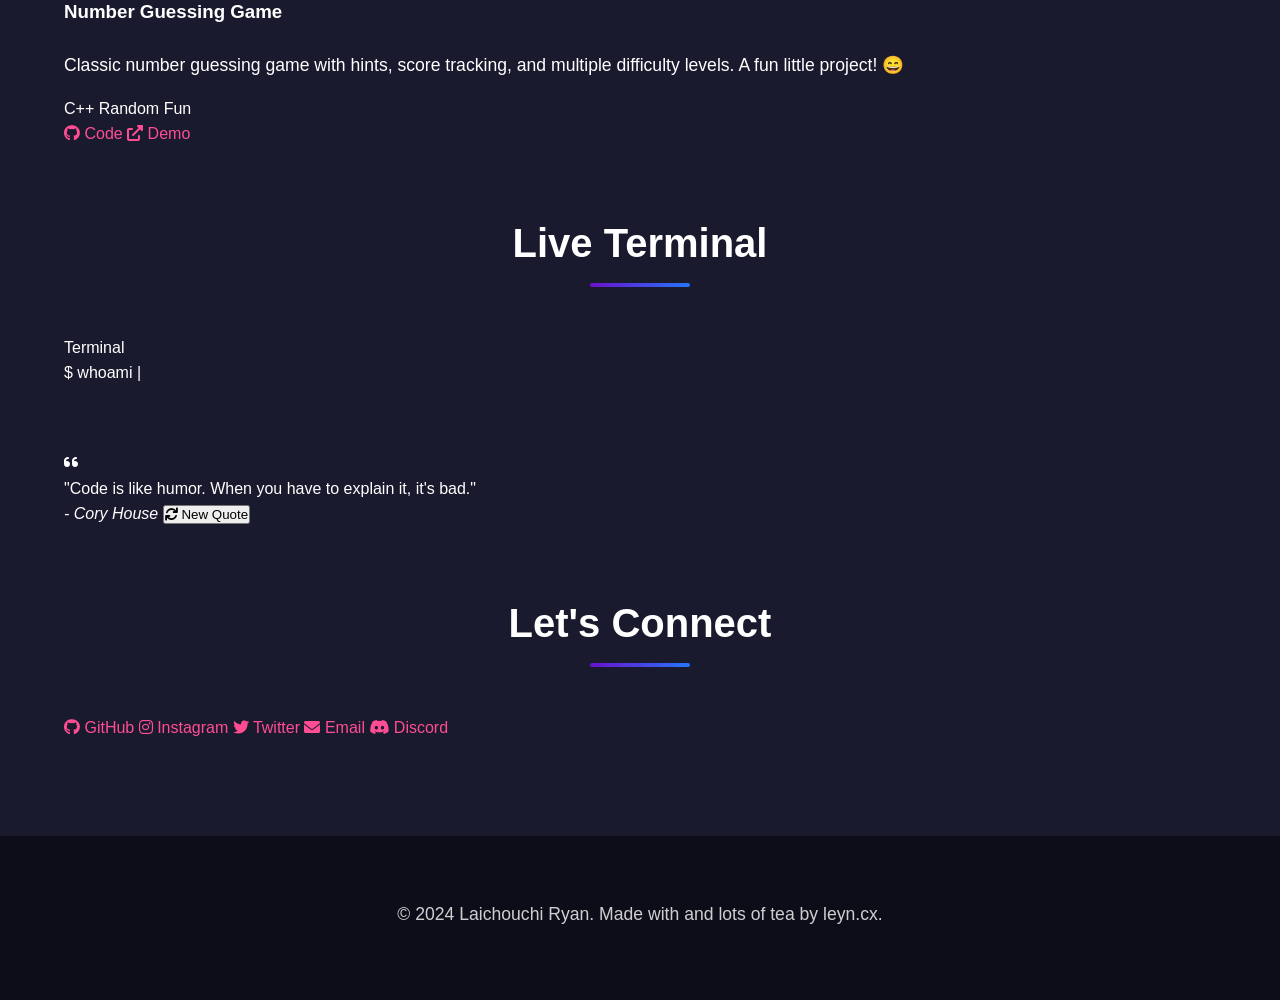
==== commit ad7b8053: "Update index.html" ====
--- a/index.html
+++ b/index.html
@@ -1,131 +1,468 @@
 <!DOCTYPE html>
 <html lang="en">
 <head>
-    <!--soo i made this code for fun and to help starting developers
-     the code is straight and clair i spent a lot on this don't touch anything or it will .... :3-->
     <meta charset="UTF-8">
-    <meta name="viewport" content="width=device-width, initial-scale=1.0">
-    <title>Laichouchi Rayan | Portfolio</title>
-    <link rel="stylesheet" href="https://cdnjs.cloudflare.com/ajax/libs/font-awesome/6.4.0/css/all.min.css">
+    <meta name="viewport" content="width=device-width, initial-scale=1.0, maximum-scale=5.0">
+    <title>Laichouchi Ryan - C++ Developer Portfolio</title>
     <link rel="stylesheet" href="styles.css">
-    <link rel="stylesheet" href="animations.css">
+    <link href="https://cdnjs.cloudflare.com/ajax/libs/font-awesome/6.0.0/css/all.min.css" rel="stylesheet" media="print" onload="this.media='all'">
+    <link href="https://fonts.googleapis.com/css2?family=Inter:wght@300;400;500;600;700&display=swap" rel="preconnect" crossorigin>
+    <link rel="preload" href="script.js" as="script">
+    <meta name="theme-color" content="#10002B">
+    <meta name="description" content="Laichouchi Ryan - Passionate C++ developer specializing in systems programming, algorithms, and high-performance applications.">
 </head>
 <body>
-
-    <canvas id="particles-canvas"></canvas>
-
-    <section class="hero">
-        <div class="container">
-            <div class="hero-content centered">
-                <div class="card">
-                    <div class="card-content">
-                        <div class="profile-pic">
-                            <img src="pfp.jpg" alt="Profile Picture" class="profile-img">
-                        </div>
-                        <h1 class="animate-pop-in">Laichouchi Rayan</h1>
-                        <p class="role animate-pop-in">Front & Back end Developer</p>
-                    </div>
-                </div>
-            </div>
-        </div>
-    </section>
-
-    <section id="about" class="section">
-        <div class="container">
-            <h2>💫 About Me</h2>
+    <!-- Enhanced animated background -->
+    <div class="particles-container">
+        <div class="particle"></div>
+        <div class="particle"></div>
+        <div class="particle"></div>
+        <div class="particle"></div>
+        <div class="particle"></div>
+        <div class="particle"></div>
+        <div class="particle"></div>
+        <div class="particle"></div>
+        <div class="particle"></div>
+        <div class="particle"></div>
+        <div class="particle"></div>
+        <div class="particle"></div>
+        <div class="particle"></div>
+        <div class="particle"></div>
+        <div class="particle"></div>
+        <div class="particle"></div>
+        <div class="particle"></div>
+        <div class="particle"></div>
+        <div class="particle"></div>
+        <div class="particle"></div>
+    </div>
+    
+    <!-- Floating code snippets -->
+    <div class="code-snippets">
+        <div class="code-snippet">#include &lt;iostream&gt;</div>
+        <div class="code-snippet">def hello_world():</div>
+        <div class="code-snippet">std::cout &lt;&lt; "Hello";</div>
+        <div class="code-snippet">import numpy as np</div>
+        <div class="code-snippet">class MyClass {</div>
+        <div class="code-snippet">if __name__ == "__main__":</div>
+        <div class="code-snippet">vector&lt;int&gt; arr;</div>
+        <div class="code-snippet">pandas.DataFrame()</div>
+    </div>
+    
+    <!-- Geometric shapes -->
+    <div class="geometric-shapes">
+        <div class="shape shape-1"></div>
+        <div class="shape shape-2"></div>
+        <div class="shape shape-3"></div>
+        <div class="shape shape-4"></div>
+        <div class="shape shape-5"></div>
+        <div class="shape shape-6"></div>
+    </div>
+
+    <!-- Navigation -->
+    <nav class="navbar">
+        <div class="nav-container">
+            <div class="nav-logo">
+                <div class="logo-icon">
+                    <i class="fas fa-code"></i>
+                </div>
+                <span class="logo-text">Ryan</span>
+            </div>
+            <div class="nav-menu">
+                <a href="#home" class="nav-link">
+                    <i class="fas fa-home"></i>
+                    <span>Home</span>
+                </a>
+                <a href="#about" class="nav-link">
+                    <i class="fas fa-user"></i>
+                    <span>About</span>
+                </a>
+                <a href="#tech" class="nav-link">
+                    <i class="fas fa-cogs"></i>
+                    <span>Skills</span>
+                </a>
+                <a href="#projects" class="nav-link">
+                    <i class="fas fa-folder"></i>
+                    <span>Projects</span>
+                </a>
+                <a href="#contact" class="nav-link">
+                    <i class="fas fa-envelope"></i>
+                    <span>Contact</span>
+                </a>
+            </div>
+            <div class="hamburger">
+                <span class="bar"></span>
+                <span class="bar"></span>
+                <span class="bar"></span>
+            </div>
+        </div>
+    </nav>
+
+    <!-- Hero Section -->
+    <section id="home" class="hero">
+        <div class="hero-container">
+            <div class="hero-content">
+                <div class="profile-section">
+                    <div class="profile-picture">
+                        <div class="profile-img">
+                            <img src="pfp.png" alt="Laichouchi Ryan" class="profile-photo" onerror="this.style.display='none'; this.nextElementSibling.style.display='flex';">
+                            <i class="fas fa-user" style="display: none;"></i>
+                        </div>
+                        <div class="profile-ring"></div>
+                    </div>
+                    <h1 class="hero-title">
+                        <span class="title-line">Hi, I'm</span>
+                        <span class="title-name">Laichouchi Ryan</span>
+                        <span class="title-role">C++, Web & Python Developer</span>
+                    </h1>
+                    <p class="hero-description">
+                        Passionate about C++ systems programming, algorithms, and building high-performance applications. 
+                        I love solving complex problems with elegant C++ solutions and exploring low-level programming concepts.
+                    </p>
+                    <div class="hero-buttons">
+                        <a href="#about" class="btn btn-primary">Get to know me</a>
+                        <a href="#contact" class="btn btn-secondary">Let's connect</a>
+                    </div>
+                </div>
+            </div>
+        </div>
+    </section>
+
+    <!-- About Section -->
+    <section id="about" class="about">
+        <div class="container">
+            <h2 class="section-title">About Me</h2>
             <div class="about-content">
                 <div class="about-text">
-                    <p>- 🌱 I'm currently learning <strong>C++</strong></p>
-                    <p>- 💬 Ask me about: <strong>Discord Tech (Bots, Tokens...)</strong></p>
-                    <p>- 📫 How to reach me: <a href="mailto:laichouchiryan@gmail.com">laichouchiryan@gmail.com</a></p>
-                    <p>- ⚡ Fun fact: <strong>There were active volcanoes on the moon when dinosaurs were alive.</strong></p>
-                </div>
-                <div class="about-image">
-                    <!-- Pyramid loader for about section -->
-                    <div class="pyramid-loader">
-                      <div class="wrapper">
-                        <span class="side side1"></span>
-                        <span class="side side2"></span>
-                        <span class="side side3"></span>
-                        <span class="side side4"></span>
-                        <span class="shadow"></span>
-                      </div>  
-                    </div>
-                </div>
-            </div>
-        </div>
-    </section>
-
-    <section id="socials" class="section">
-        <div class="container">
-            <h2>🌐 Socials</h2>
-            <div class="social-grid">
-                <a href="https://discord.gg/Leyncx" class="social-card animate-slide-in" style="--delay: 0.1s">
+                    <p>
+                        I'm a passionate C++ developer with 3+ years of experience building 
+                        high-performance applications, system-level software, and solving complex algorithmic problems. 
+                        I specialize in systems programming, memory management, and creating efficient C++ solutions.
+                    </p>
+                    <p>
+                        When I'm not coding, you can find me exploring new C++ features, contributing to 
+                        open source projects, or diving deep into computer science concepts and optimization techniques.
+                    </p>
+                    <div class="stats">
+                        <div class="stat">
+                            <span class="stat-number">1000+</span>
+                            <span class="stat-label">Lines of Code</span>
+                        </div>
+                        <div class="stat">
+                            <span class="stat-number">3+</span>
+                            <span class="stat-label">Years</span>
+                        </div>
+                        <div class="stat">
+                            <span class="stat-number">100%</span>
+                            <span class="stat-label">Passion</span>
+                        </div>
+                    </div>
+                </div>
+            </div>
+        </div>
+    </section>
+
+    <!-- Tech Stack Section -->
+    <section id="tech" class="tech-stack">
+        <div class="container">
+            <h2 class="section-title">Tech Stack</h2>
+            <div class="tech-grid">
+                <div class="tech-category">
+                    <h3>Programming Languages</h3>
+                    <div class="tech-items">
+                        <div class="tech-item">
+                            <i class="fas fa-code"></i>
+                            <span>C++</span>
+                        </div>
+                        <div class="tech-item">
+                            <i class="fab fa-python"></i>
+                            <span>Python</span>
+                        </div>
+                        <div class="tech-item">
+                            <i class="fab fa-js-square"></i>
+                            <span>JavaScript</span>
+                        </div>
+                        <div class="tech-item">
+                            <i class="fab fa-html5"></i>
+                            <span>HTML5</span>
+                        </div>
+                        <div class="tech-item">
+                            <i class="fab fa-css3-alt"></i>
+                            <span>CSS3</span>
+                        </div>
+                        <div class="tech-item">
+                            <i class="fab fa-php"></i>
+                            <span>PHP</span>
+                        </div>
+                    </div>
+                </div>
+                <div class="tech-category">
+                    <h3>Python & C++ Libraries</h3>
+                    <div class="tech-items">
+                        <div class="tech-item">
+                            <i class="fas fa-brain"></i>
+                            <span>NumPy</span>
+                        </div>
+                        <div class="tech-item">
+                            <i class="fas fa-chart-line"></i>
+                            <span>Pandas</span>
+                        </div>
+                        <div class="tech-item">
+                            <i class="fas fa-robot"></i>
+                            <span>OpenCV</span>
+                        </div>
+                        <div class="tech-item">
+                            <i class="fas fa-project-diagram"></i>
+                            <span>TensorFlow</span>
+                        </div>
+                        <div class="tech-item">
+                            <i class="fas fa-cube"></i>
+                            <span>OpenGL</span>
+                        </div>
+                        <div class="tech-item">
+                            <i class="fas fa-network-wired"></i>
+                            <span>Boost</span>
+                        </div>
+                    </div>
+                </div>
+                <div class="tech-category">
+                    <h3>Tools & Systems</h3>
+                    <div class="tech-items">
+                        <div class="tech-item">
+                            <i class="fab fa-linux"></i>
+                            <span>Linux</span>
+                        </div>
+                        <div class="tech-item">
+                            <i class="fab fa-git-alt"></i>
+                            <span>Git</span>
+                        </div>
+                        <div class="tech-item">
+                            <i class="fas fa-bug"></i>
+                            <span>GDB</span>
+                        </div>
+                        <div class="tech-item">
+                            <i class="fas fa-server"></i>
+                            <span>Docker</span>
+                        </div>
+                        <div class="tech-item">
+                            <i class="fas fa-terminal"></i>
+                            <span>Bash</span>
+                        </div>
+                        <div class="tech-item">
+                            <i class="fas fa-file-code"></i>
+                            <span>CMake</span>
+                        </div>
+                    </div>
+                </div>
+            </div>
+        </div>
+    </section>
+
+    <!-- Skills Progress Section -->
+    <section class="skills-section">
+        <div class="container">
+            <h2 class="section-title">Technical Skills</h2>
+            <div class="skills-grid">
+                <div class="skill-item">
+                    <div class="skill-header">
+                        <span class="skill-name">C++</span>
+                        <span class="skill-percentage">95%</span>
+                    </div>
+                    <div class="skill-bar">
+                        <div class="skill-progress" data-width="95"></div>
+                    </div>
+                </div>
+                <div class="skill-item">
+                    <div class="skill-header">
+                        <span class="skill-name">Python</span>
+                        <span class="skill-percentage">75%</span>
+                    </div>
+                    <div class="skill-bar">
+                        <div class="skill-progress" data-width="75"></div>
+                    </div>
+                </div>
+                <div class="skill-item">
+                    <div class="skill-header">
+                        <span class="skill-name">JavaScript</span>
+                        <span class="skill-percentage">70%</span>
+                    </div>
+                    <div class="skill-bar">
+                        <div class="skill-progress" data-width="70"></div>
+                    </div>
+                </div>
+                <div class="skill-item">
+                    <div class="skill-header">
+                        <span class="skill-name">React & Vue.js</span>
+                        <span class="skill-percentage">65%</span>
+                    </div>
+                    <div class="skill-bar">
+                        <div class="skill-progress" data-width="65"></div>
+                    </div>
+                </div>
+                <div class="skill-item">
+                    <div class="skill-header">
+                        <span class="skill-name">Node.js & Backend</span>
+                        <span class="skill-percentage">68%</span>
+                    </div>
+                    <div class="skill-bar">
+                        <div class="skill-progress" data-width="68"></div>
+                    </div>
+                </div>
+                <div class="skill-item">
+                    <div class="skill-header">
+                        <span class="skill-name">Data Structures & Algorithms</span>
+                        <span class="skill-percentage">85%</span>
+                    </div>
+                    <div class="skill-bar">
+                        <div class="skill-progress" data-width="85"></div>
+                    </div>
+                </div>
+            </div>
+        </div>
+    </section>
+
+    <!-- Projects Section -->
+    <section id="projects" class="projects-section">
+        <div class="container">
+            <h2 class="section-title">Featured Projects</h2>
+            <div class="projects-grid">
+                <div class="project-card">
+                    <div class="project-image">
+                        <i class="fas fa-university"></i>
+                    </div>
+                    <div class="project-content">
+                        <h3>C++ Banking System</h3>
+                        <p>Complete banking management system built in C++ with file I/O, transaction handling, and secure account management features.</p>
+                        <div class="project-tech">
+                            <span class="tech-tag">C++</span>
+                            <span class="tech-tag">File I/O</span>
+                            <span class="tech-tag">OOP</span>
+                        </div>
+                        <div class="project-links">
+                            <a href="https://github.com/laichouchi/Banking-System" class="project-link" target="_blank"><i class="fab fa-github"></i> Code</a>
+                            <a href="https://github.com/laichouchi/Banking-System" class="project-link" target="_blank"><i class="fas fa-external-link-alt"></i> Demo</a>
+                        </div>
+                    </div>
+                </div>
+                <div class="project-card">
+                    <div class="project-image">
+                        <i class="fab fa-discord"></i>
+                    </div>
+                    <div class="project-content">
+                        <h3>Discord Server Website</h3>
+                        <p>Modern website for Discord gaming community with real-time member count, event calendar, and interactive features.</p>
+                        <div class="project-tech">
+                            <span class="tech-tag">JavaScript</span>
+                            <span class="tech-tag">HTML5</span>
+                            <span class="tech-tag">CSS3</span>
+                        </div>
+                        <div class="project-links">
+                            <a href="https://github.com/laichouchi/discord-website" class="project-link" target="_blank"><i class="fab fa-github"></i> Code</a>
+                            <a href="https://laichouchi.github.io/discord-website/" class="project-link" target="_blank"><i class="fas fa-external-link-alt"></i> Demo</a>
+                        </div>
+                    </div>
+                </div>
+                <div class="project-card">
+                    <div class="project-image">
+                        <i class="fas fa-dice"></i>
+                    </div>
+                    <div class="project-content">
+                        <h3>Number Guessing Game</h3>
+                        <p>Classic number guessing game with hints, score tracking, and multiple difficulty levels. A fun little project! 😄</p>
+                        <div class="project-tech">
+                            <span class="tech-tag">C++</span>
+                            <span class="tech-tag">Random</span>
+                            <span class="tech-tag">Fun</span>
+                        </div>
+                        <div class="project-links">
+                            <a href="https://github.com/laichouchi/Number-Game" class="project-link" target="_blank"><i class="fab fa-github"></i> Code</a>
+                            <a href="https://github.com/laichouchi/Number-Game" class="project-link" target="_blank"><i class="fas fa-external-link-alt"></i> Demo</a>
+                        </div>
+                    </div>
+                </div>
+            </div>
+        </div>
+    </section>
+
+    <!-- Interactive Terminal Section -->
+    <section class="terminal-section">
+        <div class="container">
+            <h2 class="section-title">Live Terminal</h2>
+            <div class="terminal-container">
+                <div class="terminal-header">
+                    <div class="terminal-buttons">
+                        <span class="terminal-btn"></span>
+                        <span class="terminal-btn"></span>
+                        <span class="terminal-btn"></span>
+                    </div>
+                    <div class="terminal-title">Terminal</div>
+                </div>
+                <div class="terminal-body">
+                    <div class="terminal-line">
+                        <span class="terminal-prompt">$</span>
+                        <span class="terminal-command" id="terminal-command">whoami</span>
+                        <span class="terminal-cursor">|</span>
+                    </div>
+                    <div class="terminal-output" id="terminal-output"></div>
+                </div>
+            </div>
+        </div>
+    </section>
+
+    <!-- Dev Quote Section -->
+    <section class="quote-section">
+        <div class="container">
+            <div class="quote-container">
+                <div class="quote-icon">
+                    <i class="fas fa-quote-left"></i>
+                </div>
+                <blockquote class="dev-quote" id="dev-quote">
+                    "Code is like humor. When you have to explain it, it's bad."
+                </blockquote>
+                <cite class="quote-author">- Cory House</cite>
+                <button class="quote-btn" onclick="generateNewQuote()">
+                    <i class="fas fa-refresh"></i>
+                    New Quote
+                </button>
+            </div>
+        </div>
+    </section>
+
+    <!-- Social Links Section -->
+    <section id="contact" class="social-section">
+        <div class="container">
+            <h2 class="section-title">Let's Connect</h2>
+            <div class="social-links">
+                <a href="https://github.com" class="social-link" target="_blank">
+                    <i class="fab fa-github"></i>
+                    <span>GitHub</span>
+                </a>
+                <a href="https://instagram.com" class="social-link" target="_blank">
+                    <i class="fab fa-instagram"></i>
+                    <span>Instagram</span>
+                </a>
+                <a href="https://twitter.com" class="social-link" target="_blank">
+                    <i class="fab fa-twitter"></i>
+                    <span>Twitter</span>
+                </a>
+                <a href="mailto:your.email@example.com" class="social-link">
+                    <i class="fas fa-envelope"></i>
+                    <span>Email</span>
+                </a>
+                <a href="https://discord.gg" class="social-link" target="_blank">
                     <i class="fab fa-discord"></i>
                     <span>Discord</span>
                 </a>
-                <a href="https://github.com/laichouchi" class="social-card animate-slide-in" style="--delay: 0.2s">
-                    <i class="fab fa-github"></i>
-                    <span>GitHub</span>
-                </a>
-                <a href="https://instagram.com/rayanwayane" class="social-card animate-slide-in" style="--delay: 0.3s">
-                    <i class="fab fa-instagram"></i>
-                    <span>Instagram</span>
-                </a>
-                <a href="mailto:laichouchiryan@gmail.com" class="social-card animate-slide-in" style="--delay: 0.4s">
-                    <i class="fas fa-envelope"></i>
-                    <span>Email</span>
-                </a>
-            </div>
-        </div>
-    </section>
-
-    <section id="tech" class="section">
-        <div class="container">
-            <h2>💻 Tech Stack</h2>
-            <div class="tech-badges">
-                <span class="badge animate-pop-in" style="--delay: 0.1s"><i class="fab fa-cuttlefish"></i> C++</span>
-                <span class="badge animate-pop-in" style="--delay: 0.2s"><i class="fab fa-java"></i> Java</span>
-                <span class="badge animate-pop-in" style="--delay: 0.3s"><i class="fab fa-js"></i> JavaScript</span>
-                <span class="badge animate-pop-in" style="--delay: 0.4s"><i class="fas fa-terminal"></i> Terminal</span>
-                <span class="badge animate-pop-in" style="--delay: 0.5s"><i class="fab fa-python"></i> Python</span>
-                <span class="badge animate-pop-in" style="--delay: 0.6s"><i class="fab fa-figma"></i> Figma</span>
-                <span class="badge animate-pop-in" style="--delay: 0.7s"><i class="fas fa-user-secret"></i> TOR</span>
-            </div>
-        </div>
-    </section>
-
-    <section id="stats" class="section">
-        <div class="container">
-            <h2>📊 GitHub Stats</h2>
-            <div class="stats-grid">
-                <div class="stat-card animate-slide-in" style="--delay: 0.1s">
-                    <img src="https://github-readme-stats.vercel.app/api?username=Laichouchi&theme=dark&hide_border=false&include_all_commits=false&count_private=false" alt="GitHub Stats">
-                </div>
-                <div class="stat-card animate-slide-in" style="--delay: 0.2s">
-                    <img src="https://nirzak-streak-stats.vercel.app/?user=Laichouchi&theme=dark&hide_border=false" alt="GitHub Streak">
-                </div>
-                <div class="stat-card animate-slide-in" style="--delay: 0.3s">
-                    <img src="https://github-readme-stats.vercel.app/api/top-langs/?username=Laichouchi&theme=dark&hide_border=false&include_all_commits=false&count_private=false&layout=compact" alt="Top Languages">
-                </div>
-            </div>
-        </div>
-    </section>
-
-    <section id="quote" class="section">
-        <div class="container">
-            <h2>✍️ Random Dev Quote</h2>
-            <div class="quote-card animate-pop-in">
-                <img src="https://quotes-github-readme.vercel.app/api?type=horizontal&theme=radical" alt="Random Dev Quote">
-            </div>
-        </div>
-    </section>
-
-    
+            </div>
+        </div>
+    </section>
+
+    <!-- Footer -->
+    <footer class="footer">
+        <div class="container">
+            <p>&copy; 2024 Laichouchi Ryan. Made with <i class="fas fa-heart"></i> and lots of tea by <a href="https://leyn.cx" target="_blank" style="color: var(--purple-7); text-decoration: none;">leyn.cx</a>.</p>
+        </div>
     </footer>
 
     <script src="script.js"></script>
-    <script src="particles.js"></script>
-    <script src="scroll-animations.js"></script>
 </body>
 </html>
--- a/styles.css
+++ b/styles.css
@@ -1,4 +1,4 @@
-/* Base styles and resets */
+
 * {
     margin: 0;
     padding: 0;
@@ -100,7 +100,7 @@
     margin-left: 1rem;
 }
 
-/* Particle background */
+
 #particles-canvas {
     position: fixed;
     top: 0;
@@ -110,7 +110,6 @@
     z-index: -1;
 }
 
-/* Navigation */
 nav {
     position: fixed;
     width: 100%;
@@ -178,7 +177,6 @@
     cursor: pointer;
 }
 
-/* Card Styles */
 .card {
   width: 350px;
   height: 450px;
@@ -362,7 +360,6 @@
   line-height: 1.4;
 }
 
-/* Hero Section */
 .hero {
     min-height: 100vh;
     display: flex;
@@ -418,7 +415,6 @@
     filter: brightness(1.1);
 }
 
-/* Removed placeholder styles as we're using an image now */
 
 .hero-image {
     flex: 1;
@@ -472,7 +468,6 @@
     100% { transform: scale(1.1); }
 }
 
-/* About Section */
 .about-content {
     display: flex;
     gap: 3rem;
@@ -497,7 +492,6 @@
     margin: 0 auto;
 }
 
-/* Socials Section */
 #socials {
     background: var(--dark);
     padding: 5rem 0;
@@ -581,7 +575,6 @@
     font-weight: 600;
 }
 
-/* Tech Stack Section */
 .tech-badges {
     display: flex;
     flex-wrap: wrap;
@@ -597,7 +590,6 @@
     box-shadow: 0 4px 10px rgba(106, 17, 203, 0.3);
 }
 
-/* Stats Section */
 .stats-grid {
     display: grid;
     grid-template-columns: repeat(auto-fit, minmax(300px, 1fr));
@@ -622,7 +614,6 @@
     display: block;
 }
 
-/* Quote Section */
 .quote-card {
     background: rgba(255, 255, 255, 0.05);
     backdrop-filter: blur(10px);
@@ -637,7 +628,6 @@
     border-radius: 10px;
 }
 
-/* Contact Section */
 .contact-form {
     display: flex;
     gap: 3rem;
@@ -722,7 +712,6 @@
     margin: 0;
 }
 
-/* Footer */
 footer {
     background: rgba(10, 10, 20, 0.8);
     padding: 2rem 0;
@@ -735,7 +724,6 @@
     opacity: 0.8;
 }
 
-/* Pyramid Loader - From Uiverse.io by andrew-demchenk0 */ 
 .pyramid-loader {
   position: relative;
   width: 300px;
@@ -806,7 +794,6 @@
   filter: blur(12px);
 }
 
-/* Ripple effect */
 .profile-pic {
     position: relative;
 }
@@ -877,7 +864,6 @@
     }
 }
 
-/* Wave animation */
 .wave {
     position: absolute;
     top: 0;
@@ -913,14 +899,12 @@
     }
 }
 
-/* Add gradient to the wave */
 .wave-gradient {
     --color-start: rgba(106, 17, 203, 0.5);
     --color-mid: rgba(159, 89, 223, 0.6);
     --color-end: rgba(209, 160, 255, 0.4);
 }
 
-/* Smooth wave transitions */
 .wave svg path {
     transition: all 0.3s ease-in-out;
 }
@@ -999,7 +983,7 @@
     }
 }
 
-/* Scroll animations */
+/* this wass paiiiiiiin */
 .reveal {
     position: relative;
     transform: translateY(50px);
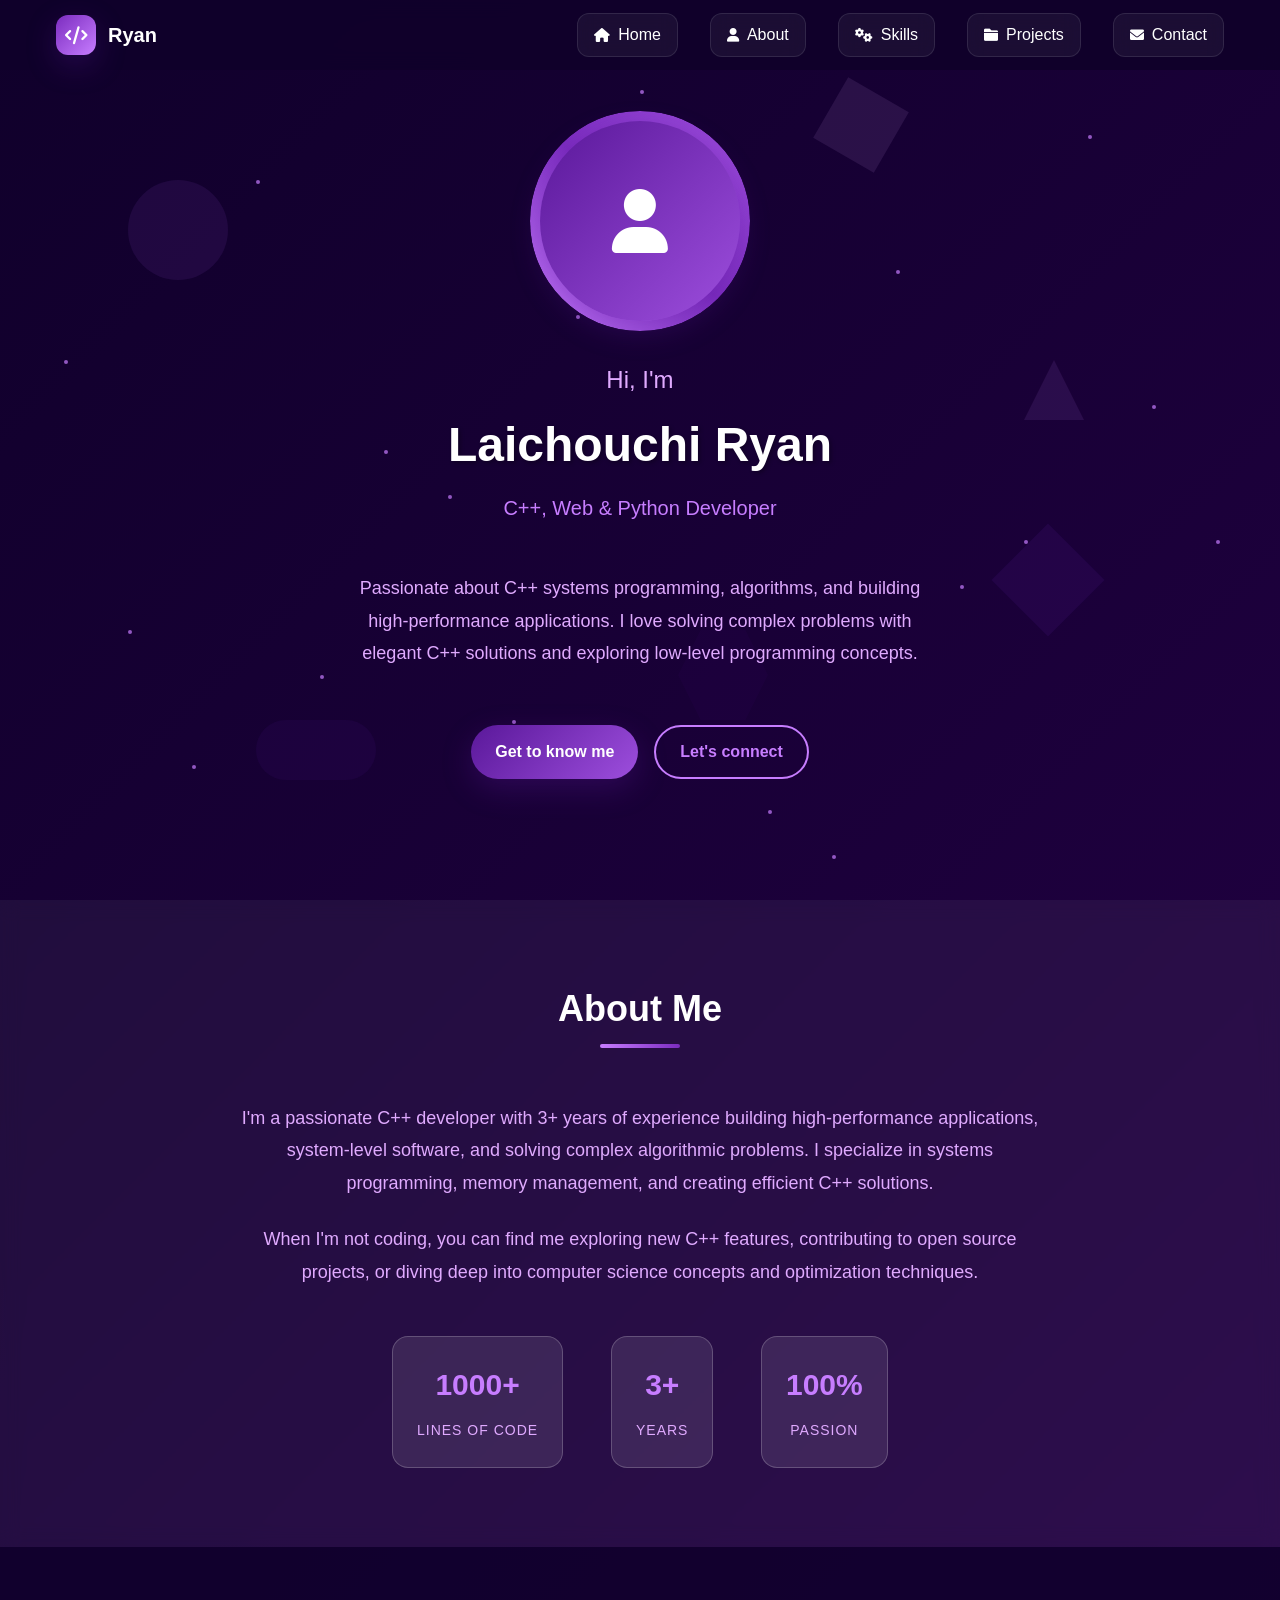
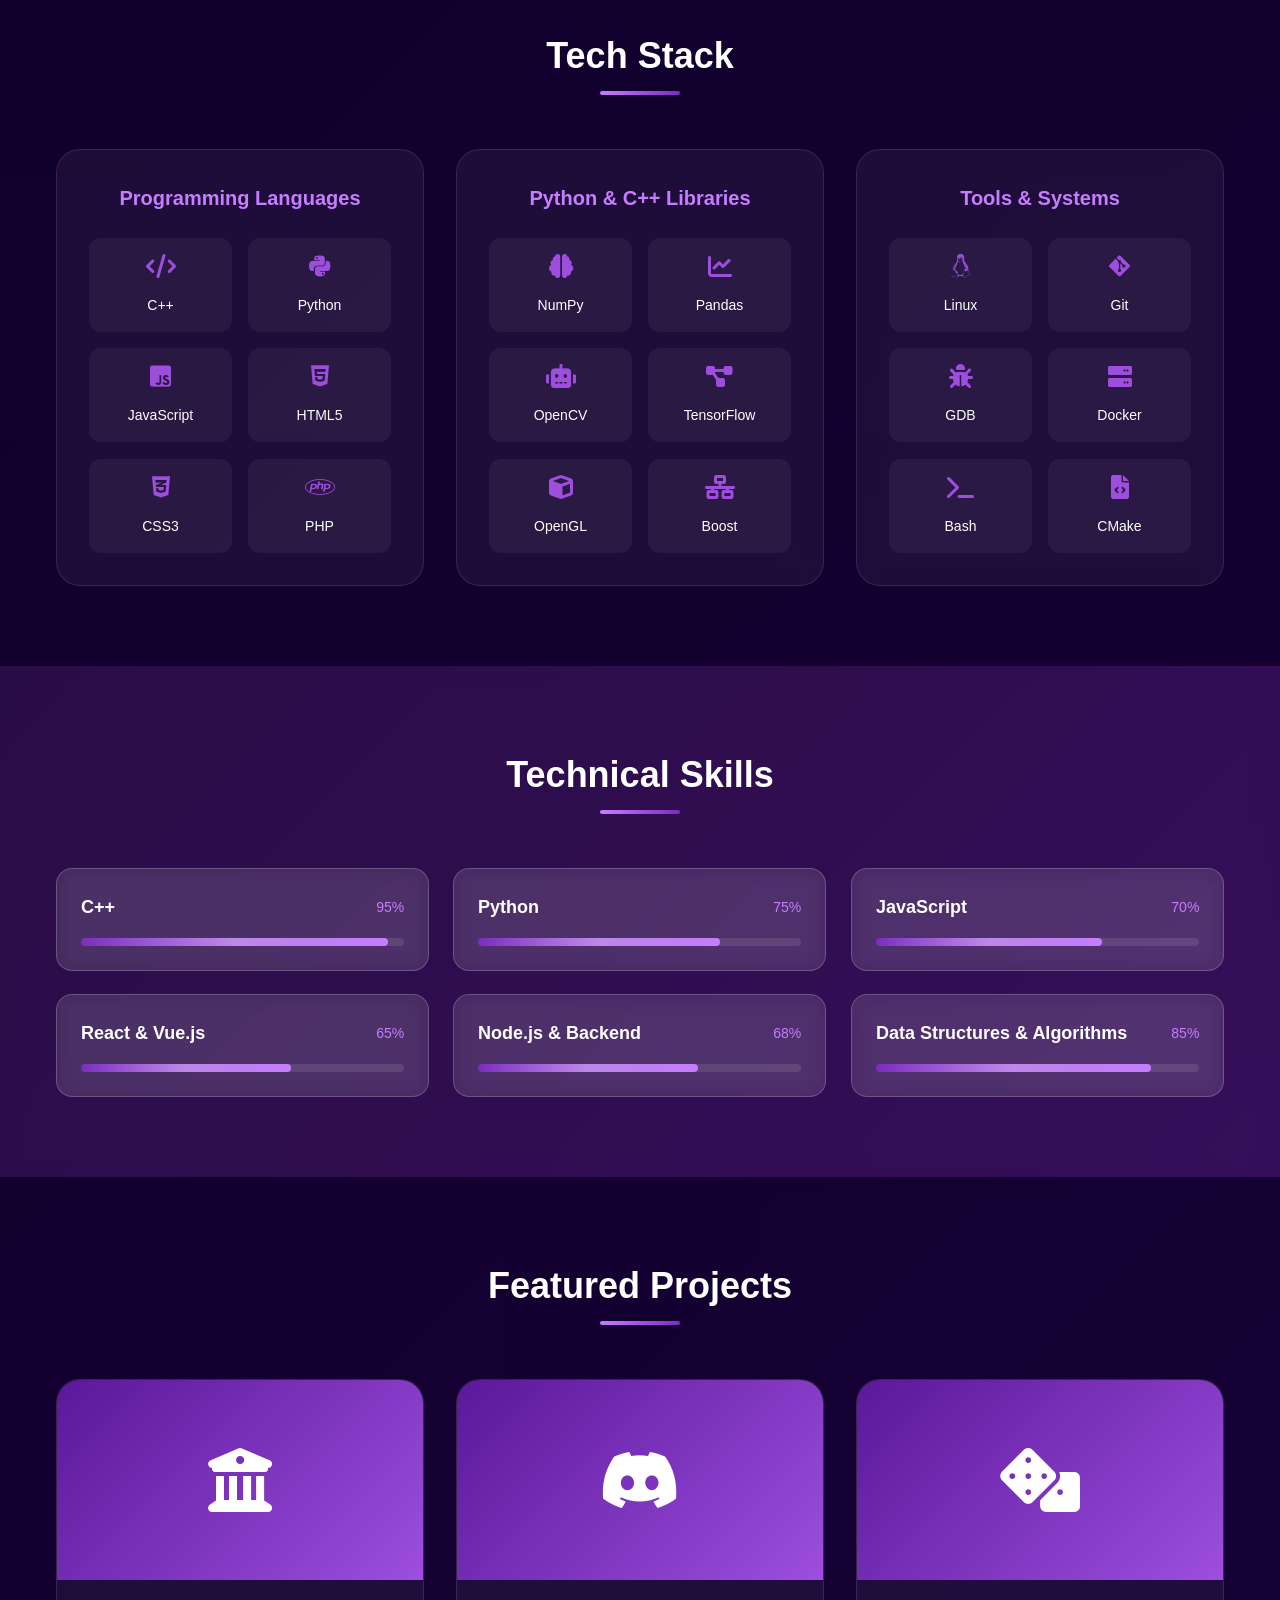
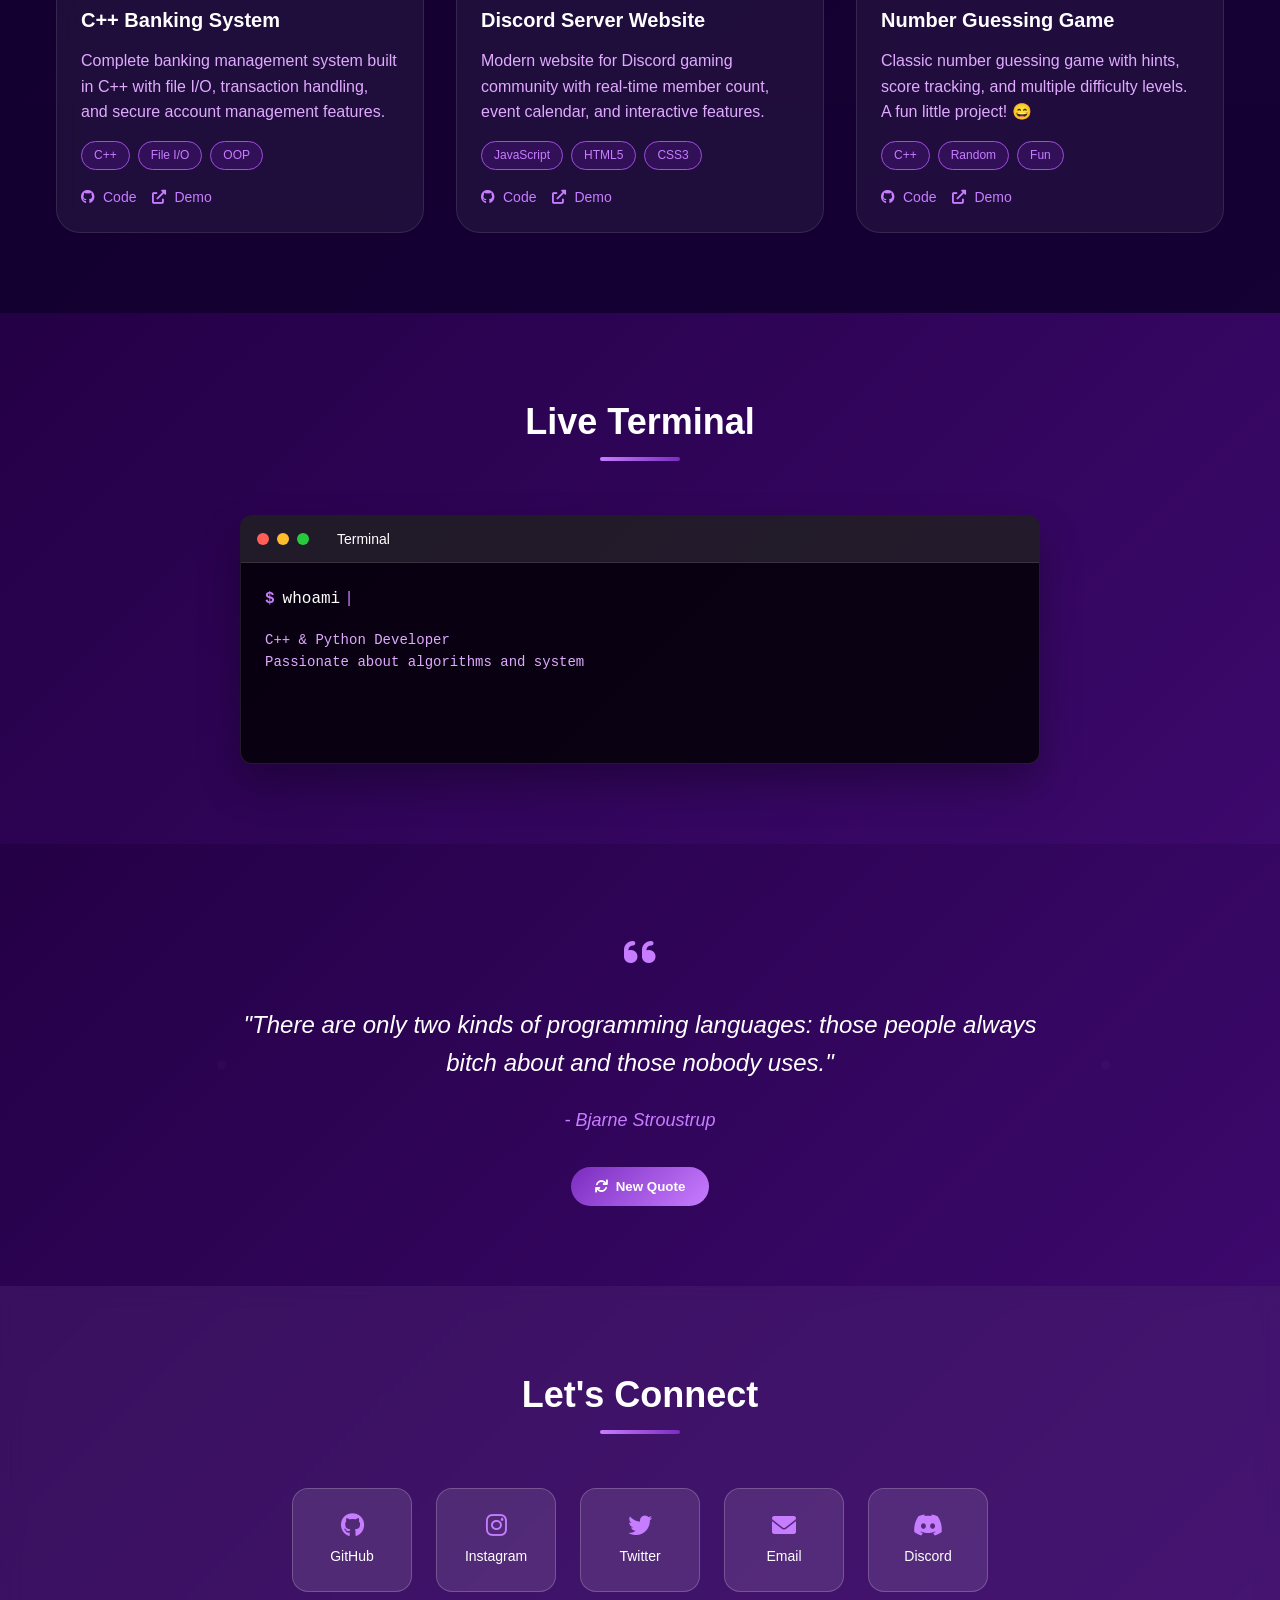
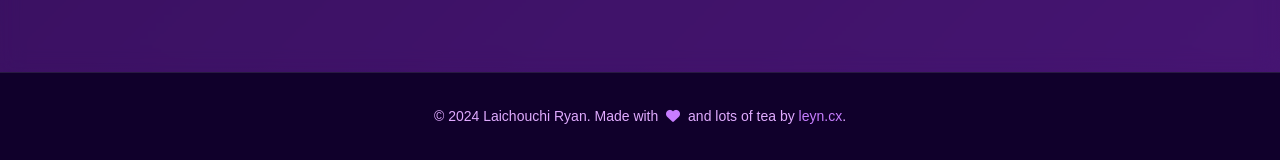
==== commit 1db14f32: "Add files via upload" ====
--- a/index.html
+++ b/index.html
@@ -1,468 +1,468 @@
-<!DOCTYPE html>
-<html lang="en">
-<head>
-    <meta charset="UTF-8">
-    <meta name="viewport" content="width=device-width, initial-scale=1.0, maximum-scale=5.0">
-    <title>Laichouchi Ryan - C++ Developer Portfolio</title>
-    <link rel="stylesheet" href="styles.css">
-    <link href="https://cdnjs.cloudflare.com/ajax/libs/font-awesome/6.0.0/css/all.min.css" rel="stylesheet" media="print" onload="this.media='all'">
-    <link href="https://fonts.googleapis.com/css2?family=Inter:wght@300;400;500;600;700&display=swap" rel="preconnect" crossorigin>
-    <link rel="preload" href="script.js" as="script">
-    <meta name="theme-color" content="#10002B">
-    <meta name="description" content="Laichouchi Ryan - Passionate C++ developer specializing in systems programming, algorithms, and high-performance applications.">
-</head>
-<body>
-    <!-- Enhanced animated background -->
-    <div class="particles-container">
-        <div class="particle"></div>
-        <div class="particle"></div>
-        <div class="particle"></div>
-        <div class="particle"></div>
-        <div class="particle"></div>
-        <div class="particle"></div>
-        <div class="particle"></div>
-        <div class="particle"></div>
-        <div class="particle"></div>
-        <div class="particle"></div>
-        <div class="particle"></div>
-        <div class="particle"></div>
-        <div class="particle"></div>
-        <div class="particle"></div>
-        <div class="particle"></div>
-        <div class="particle"></div>
-        <div class="particle"></div>
-        <div class="particle"></div>
-        <div class="particle"></div>
-        <div class="particle"></div>
-    </div>
-    
-    <!-- Floating code snippets -->
-    <div class="code-snippets">
-        <div class="code-snippet">#include &lt;iostream&gt;</div>
-        <div class="code-snippet">def hello_world():</div>
-        <div class="code-snippet">std::cout &lt;&lt; "Hello";</div>
-        <div class="code-snippet">import numpy as np</div>
-        <div class="code-snippet">class MyClass {</div>
-        <div class="code-snippet">if __name__ == "__main__":</div>
-        <div class="code-snippet">vector&lt;int&gt; arr;</div>
-        <div class="code-snippet">pandas.DataFrame()</div>
-    </div>
-    
-    <!-- Geometric shapes -->
-    <div class="geometric-shapes">
-        <div class="shape shape-1"></div>
-        <div class="shape shape-2"></div>
-        <div class="shape shape-3"></div>
-        <div class="shape shape-4"></div>
-        <div class="shape shape-5"></div>
-        <div class="shape shape-6"></div>
-    </div>
-
-    <!-- Navigation -->
-    <nav class="navbar">
-        <div class="nav-container">
-            <div class="nav-logo">
-                <div class="logo-icon">
-                    <i class="fas fa-code"></i>
-                </div>
-                <span class="logo-text">Ryan</span>
-            </div>
-            <div class="nav-menu">
-                <a href="#home" class="nav-link">
-                    <i class="fas fa-home"></i>
-                    <span>Home</span>
-                </a>
-                <a href="#about" class="nav-link">
-                    <i class="fas fa-user"></i>
-                    <span>About</span>
-                </a>
-                <a href="#tech" class="nav-link">
-                    <i class="fas fa-cogs"></i>
-                    <span>Skills</span>
-                </a>
-                <a href="#projects" class="nav-link">
-                    <i class="fas fa-folder"></i>
-                    <span>Projects</span>
-                </a>
-                <a href="#contact" class="nav-link">
-                    <i class="fas fa-envelope"></i>
-                    <span>Contact</span>
-                </a>
-            </div>
-            <div class="hamburger">
-                <span class="bar"></span>
-                <span class="bar"></span>
-                <span class="bar"></span>
-            </div>
-        </div>
-    </nav>
-
-    <!-- Hero Section -->
-    <section id="home" class="hero">
-        <div class="hero-container">
-            <div class="hero-content">
-                <div class="profile-section">
-                    <div class="profile-picture">
-                        <div class="profile-img">
-                            <img src="pfp.png" alt="Laichouchi Ryan" class="profile-photo" onerror="this.style.display='none'; this.nextElementSibling.style.display='flex';">
-                            <i class="fas fa-user" style="display: none;"></i>
-                        </div>
-                        <div class="profile-ring"></div>
-                    </div>
-                    <h1 class="hero-title">
-                        <span class="title-line">Hi, I'm</span>
-                        <span class="title-name">Laichouchi Ryan</span>
-                        <span class="title-role">C++, Web & Python Developer</span>
-                    </h1>
-                    <p class="hero-description">
-                        Passionate about C++ systems programming, algorithms, and building high-performance applications. 
-                        I love solving complex problems with elegant C++ solutions and exploring low-level programming concepts.
-                    </p>
-                    <div class="hero-buttons">
-                        <a href="#about" class="btn btn-primary">Get to know me</a>
-                        <a href="#contact" class="btn btn-secondary">Let's connect</a>
-                    </div>
-                </div>
-            </div>
-        </div>
-    </section>
-
-    <!-- About Section -->
-    <section id="about" class="about">
-        <div class="container">
-            <h2 class="section-title">About Me</h2>
-            <div class="about-content">
-                <div class="about-text">
-                    <p>
-                        I'm a passionate C++ developer with 3+ years of experience building 
-                        high-performance applications, system-level software, and solving complex algorithmic problems. 
-                        I specialize in systems programming, memory management, and creating efficient C++ solutions.
-                    </p>
-                    <p>
-                        When I'm not coding, you can find me exploring new C++ features, contributing to 
-                        open source projects, or diving deep into computer science concepts and optimization techniques.
-                    </p>
-                    <div class="stats">
-                        <div class="stat">
-                            <span class="stat-number">1000+</span>
-                            <span class="stat-label">Lines of Code</span>
-                        </div>
-                        <div class="stat">
-                            <span class="stat-number">3+</span>
-                            <span class="stat-label">Years</span>
-                        </div>
-                        <div class="stat">
-                            <span class="stat-number">100%</span>
-                            <span class="stat-label">Passion</span>
-                        </div>
-                    </div>
-                </div>
-            </div>
-        </div>
-    </section>
-
-    <!-- Tech Stack Section -->
-    <section id="tech" class="tech-stack">
-        <div class="container">
-            <h2 class="section-title">Tech Stack</h2>
-            <div class="tech-grid">
-                <div class="tech-category">
-                    <h3>Programming Languages</h3>
-                    <div class="tech-items">
-                        <div class="tech-item">
-                            <i class="fas fa-code"></i>
-                            <span>C++</span>
-                        </div>
-                        <div class="tech-item">
-                            <i class="fab fa-python"></i>
-                            <span>Python</span>
-                        </div>
-                        <div class="tech-item">
-                            <i class="fab fa-js-square"></i>
-                            <span>JavaScript</span>
-                        </div>
-                        <div class="tech-item">
-                            <i class="fab fa-html5"></i>
-                            <span>HTML5</span>
-                        </div>
-                        <div class="tech-item">
-                            <i class="fab fa-css3-alt"></i>
-                            <span>CSS3</span>
-                        </div>
-                        <div class="tech-item">
-                            <i class="fab fa-php"></i>
-                            <span>PHP</span>
-                        </div>
-                    </div>
-                </div>
-                <div class="tech-category">
-                    <h3>Python & C++ Libraries</h3>
-                    <div class="tech-items">
-                        <div class="tech-item">
-                            <i class="fas fa-brain"></i>
-                            <span>NumPy</span>
-                        </div>
-                        <div class="tech-item">
-                            <i class="fas fa-chart-line"></i>
-                            <span>Pandas</span>
-                        </div>
-                        <div class="tech-item">
-                            <i class="fas fa-robot"></i>
-                            <span>OpenCV</span>
-                        </div>
-                        <div class="tech-item">
-                            <i class="fas fa-project-diagram"></i>
-                            <span>TensorFlow</span>
-                        </div>
-                        <div class="tech-item">
-                            <i class="fas fa-cube"></i>
-                            <span>OpenGL</span>
-                        </div>
-                        <div class="tech-item">
-                            <i class="fas fa-network-wired"></i>
-                            <span>Boost</span>
-                        </div>
-                    </div>
-                </div>
-                <div class="tech-category">
-                    <h3>Tools & Systems</h3>
-                    <div class="tech-items">
-                        <div class="tech-item">
-                            <i class="fab fa-linux"></i>
-                            <span>Linux</span>
-                        </div>
-                        <div class="tech-item">
-                            <i class="fab fa-git-alt"></i>
-                            <span>Git</span>
-                        </div>
-                        <div class="tech-item">
-                            <i class="fas fa-bug"></i>
-                            <span>GDB</span>
-                        </div>
-                        <div class="tech-item">
-                            <i class="fas fa-server"></i>
-                            <span>Docker</span>
-                        </div>
-                        <div class="tech-item">
-                            <i class="fas fa-terminal"></i>
-                            <span>Bash</span>
-                        </div>
-                        <div class="tech-item">
-                            <i class="fas fa-file-code"></i>
-                            <span>CMake</span>
-                        </div>
-                    </div>
-                </div>
-            </div>
-        </div>
-    </section>
-
-    <!-- Skills Progress Section -->
-    <section class="skills-section">
-        <div class="container">
-            <h2 class="section-title">Technical Skills</h2>
-            <div class="skills-grid">
-                <div class="skill-item">
-                    <div class="skill-header">
-                        <span class="skill-name">C++</span>
-                        <span class="skill-percentage">95%</span>
-                    </div>
-                    <div class="skill-bar">
-                        <div class="skill-progress" data-width="95"></div>
-                    </div>
-                </div>
-                <div class="skill-item">
-                    <div class="skill-header">
-                        <span class="skill-name">Python</span>
-                        <span class="skill-percentage">75%</span>
-                    </div>
-                    <div class="skill-bar">
-                        <div class="skill-progress" data-width="75"></div>
-                    </div>
-                </div>
-                <div class="skill-item">
-                    <div class="skill-header">
-                        <span class="skill-name">JavaScript</span>
-                        <span class="skill-percentage">70%</span>
-                    </div>
-                    <div class="skill-bar">
-                        <div class="skill-progress" data-width="70"></div>
-                    </div>
-                </div>
-                <div class="skill-item">
-                    <div class="skill-header">
-                        <span class="skill-name">React & Vue.js</span>
-                        <span class="skill-percentage">65%</span>
-                    </div>
-                    <div class="skill-bar">
-                        <div class="skill-progress" data-width="65"></div>
-                    </div>
-                </div>
-                <div class="skill-item">
-                    <div class="skill-header">
-                        <span class="skill-name">Node.js & Backend</span>
-                        <span class="skill-percentage">68%</span>
-                    </div>
-                    <div class="skill-bar">
-                        <div class="skill-progress" data-width="68"></div>
-                    </div>
-                </div>
-                <div class="skill-item">
-                    <div class="skill-header">
-                        <span class="skill-name">Data Structures & Algorithms</span>
-                        <span class="skill-percentage">85%</span>
-                    </div>
-                    <div class="skill-bar">
-                        <div class="skill-progress" data-width="85"></div>
-                    </div>
-                </div>
-            </div>
-        </div>
-    </section>
-
-    <!-- Projects Section -->
-    <section id="projects" class="projects-section">
-        <div class="container">
-            <h2 class="section-title">Featured Projects</h2>
-            <div class="projects-grid">
-                <div class="project-card">
-                    <div class="project-image">
-                        <i class="fas fa-university"></i>
-                    </div>
-                    <div class="project-content">
-                        <h3>C++ Banking System</h3>
-                        <p>Complete banking management system built in C++ with file I/O, transaction handling, and secure account management features.</p>
-                        <div class="project-tech">
-                            <span class="tech-tag">C++</span>
-                            <span class="tech-tag">File I/O</span>
-                            <span class="tech-tag">OOP</span>
-                        </div>
-                        <div class="project-links">
-                            <a href="https://github.com/laichouchi/Banking-System" class="project-link" target="_blank"><i class="fab fa-github"></i> Code</a>
-                            <a href="https://github.com/laichouchi/Banking-System" class="project-link" target="_blank"><i class="fas fa-external-link-alt"></i> Demo</a>
-                        </div>
-                    </div>
-                </div>
-                <div class="project-card">
-                    <div class="project-image">
-                        <i class="fab fa-discord"></i>
-                    </div>
-                    <div class="project-content">
-                        <h3>Discord Server Website</h3>
-                        <p>Modern website for Discord gaming community with real-time member count, event calendar, and interactive features.</p>
-                        <div class="project-tech">
-                            <span class="tech-tag">JavaScript</span>
-                            <span class="tech-tag">HTML5</span>
-                            <span class="tech-tag">CSS3</span>
-                        </div>
-                        <div class="project-links">
-                            <a href="https://github.com/laichouchi/discord-website" class="project-link" target="_blank"><i class="fab fa-github"></i> Code</a>
-                            <a href="https://laichouchi.github.io/discord-website/" class="project-link" target="_blank"><i class="fas fa-external-link-alt"></i> Demo</a>
-                        </div>
-                    </div>
-                </div>
-                <div class="project-card">
-                    <div class="project-image">
-                        <i class="fas fa-dice"></i>
-                    </div>
-                    <div class="project-content">
-                        <h3>Number Guessing Game</h3>
-                        <p>Classic number guessing game with hints, score tracking, and multiple difficulty levels. A fun little project! 😄</p>
-                        <div class="project-tech">
-                            <span class="tech-tag">C++</span>
-                            <span class="tech-tag">Random</span>
-                            <span class="tech-tag">Fun</span>
-                        </div>
-                        <div class="project-links">
-                            <a href="https://github.com/laichouchi/Number-Game" class="project-link" target="_blank"><i class="fab fa-github"></i> Code</a>
-                            <a href="https://github.com/laichouchi/Number-Game" class="project-link" target="_blank"><i class="fas fa-external-link-alt"></i> Demo</a>
-                        </div>
-                    </div>
-                </div>
-            </div>
-        </div>
-    </section>
-
-    <!-- Interactive Terminal Section -->
-    <section class="terminal-section">
-        <div class="container">
-            <h2 class="section-title">Live Terminal</h2>
-            <div class="terminal-container">
-                <div class="terminal-header">
-                    <div class="terminal-buttons">
-                        <span class="terminal-btn"></span>
-                        <span class="terminal-btn"></span>
-                        <span class="terminal-btn"></span>
-                    </div>
-                    <div class="terminal-title">Terminal</div>
-                </div>
-                <div class="terminal-body">
-                    <div class="terminal-line">
-                        <span class="terminal-prompt">$</span>
-                        <span class="terminal-command" id="terminal-command">whoami</span>
-                        <span class="terminal-cursor">|</span>
-                    </div>
-                    <div class="terminal-output" id="terminal-output"></div>
-                </div>
-            </div>
-        </div>
-    </section>
-
-    <!-- Dev Quote Section -->
-    <section class="quote-section">
-        <div class="container">
-            <div class="quote-container">
-                <div class="quote-icon">
-                    <i class="fas fa-quote-left"></i>
-                </div>
-                <blockquote class="dev-quote" id="dev-quote">
-                    "Code is like humor. When you have to explain it, it's bad."
-                </blockquote>
-                <cite class="quote-author">- Cory House</cite>
-                <button class="quote-btn" onclick="generateNewQuote()">
-                    <i class="fas fa-refresh"></i>
-                    New Quote
-                </button>
-            </div>
-        </div>
-    </section>
-
-    <!-- Social Links Section -->
-    <section id="contact" class="social-section">
-        <div class="container">
-            <h2 class="section-title">Let's Connect</h2>
-            <div class="social-links">
-                <a href="https://github.com" class="social-link" target="_blank">
-                    <i class="fab fa-github"></i>
-                    <span>GitHub</span>
-                </a>
-                <a href="https://instagram.com" class="social-link" target="_blank">
-                    <i class="fab fa-instagram"></i>
-                    <span>Instagram</span>
-                </a>
-                <a href="https://twitter.com" class="social-link" target="_blank">
-                    <i class="fab fa-twitter"></i>
-                    <span>Twitter</span>
-                </a>
-                <a href="mailto:your.email@example.com" class="social-link">
-                    <i class="fas fa-envelope"></i>
-                    <span>Email</span>
-                </a>
-                <a href="https://discord.gg" class="social-link" target="_blank">
-                    <i class="fab fa-discord"></i>
-                    <span>Discord</span>
-                </a>
-            </div>
-        </div>
-    </section>
-
-    <!-- Footer -->
-    <footer class="footer">
-        <div class="container">
-            <p>&copy; 2024 Laichouchi Ryan. Made with <i class="fas fa-heart"></i> and lots of tea by <a href="https://leyn.cx" target="_blank" style="color: var(--purple-7); text-decoration: none;">leyn.cx</a>.</p>
-        </div>
-    </footer>
-
-    <script src="script.js"></script>
-</body>
-</html>
+<!DOCTYPE html>
+<html lang="en">
+<head>
+    <meta charset="UTF-8">
+    <meta name="viewport" content="width=device-width, initial-scale=1.0, maximum-scale=5.0">
+    <title>Laichouchi Ryan - C++ Developer Portfolio</title>
+    <link rel="stylesheet" href="styles.css">
+    <link href="https://cdnjs.cloudflare.com/ajax/libs/font-awesome/6.0.0/css/all.min.css" rel="stylesheet" media="print" onload="this.media='all'">
+    <link href="https://fonts.googleapis.com/css2?family=Inter:wght@300;400;500;600;700&display=swap" rel="preconnect" crossorigin>
+    <link rel="preload" href="script.js" as="script">
+    <meta name="theme-color" content="#10002B">
+    <meta name="description" content="Laichouchi Ryan - Passionate C++ developer specializing in systems programming, algorithms, and high-performance applications.">
+</head>
+<body>
+    <!-- Enhanced animated background -->
+    <div class="particles-container">
+        <div class="particle"></div>
+        <div class="particle"></div>
+        <div class="particle"></div>
+        <div class="particle"></div>
+        <div class="particle"></div>
+        <div class="particle"></div>
+        <div class="particle"></div>
+        <div class="particle"></div>
+        <div class="particle"></div>
+        <div class="particle"></div>
+        <div class="particle"></div>
+        <div class="particle"></div>
+        <div class="particle"></div>
+        <div class="particle"></div>
+        <div class="particle"></div>
+        <div class="particle"></div>
+        <div class="particle"></div>
+        <div class="particle"></div>
+        <div class="particle"></div>
+        <div class="particle"></div>
+    </div>
+    
+    <!-- Floating code snippets -->
+    <div class="code-snippets">
+        <div class="code-snippet">#include &lt;iostream&gt;</div>
+        <div class="code-snippet">def hello_world():</div>
+        <div class="code-snippet">std::cout &lt;&lt; "Hello";</div>
+        <div class="code-snippet">import numpy as np</div>
+        <div class="code-snippet">class MyClass {</div>
+        <div class="code-snippet">if __name__ == "__main__":</div>
+        <div class="code-snippet">vector&lt;int&gt; arr;</div>
+        <div class="code-snippet">pandas.DataFrame()</div>
+    </div>
+    
+    <!-- Geometric shapes -->
+    <div class="geometric-shapes">
+        <div class="shape shape-1"></div>
+        <div class="shape shape-2"></div>
+        <div class="shape shape-3"></div>
+        <div class="shape shape-4"></div>
+        <div class="shape shape-5"></div>
+        <div class="shape shape-6"></div>
+    </div>
+
+    <!-- Navigation -->
+    <nav class="navbar">
+        <div class="nav-container">
+            <div class="nav-logo">
+                <div class="logo-icon">
+                    <i class="fas fa-code"></i>
+                </div>
+                <span class="logo-text">Ryan</span>
+            </div>
+            <div class="nav-menu">
+                <a href="#home" class="nav-link">
+                    <i class="fas fa-home"></i>
+                    <span>Home</span>
+                </a>
+                <a href="#about" class="nav-link">
+                    <i class="fas fa-user"></i>
+                    <span>About</span>
+                </a>
+                <a href="#tech" class="nav-link">
+                    <i class="fas fa-cogs"></i>
+                    <span>Skills</span>
+                </a>
+                <a href="#projects" class="nav-link">
+                    <i class="fas fa-folder"></i>
+                    <span>Projects</span>
+                </a>
+                <a href="#contact" class="nav-link">
+                    <i class="fas fa-envelope"></i>
+                    <span>Contact</span>
+                </a>
+            </div>
+            <div class="hamburger">
+                <span class="bar"></span>
+                <span class="bar"></span>
+                <span class="bar"></span>
+            </div>
+        </div>
+    </nav>
+
+    <!-- Hero Section -->
+    <section id="home" class="hero">
+        <div class="hero-container">
+            <div class="hero-content">
+                <div class="profile-section">
+                    <div class="profile-picture">
+                        <div class="profile-img">
+                            <img src="pfp.png" alt="Laichouchi Ryan" class="profile-photo" onerror="this.style.display='none'; this.nextElementSibling.style.display='flex';">
+                            <i class="fas fa-user" style="display: none;"></i>
+                        </div>
+                        <div class="profile-ring"></div>
+                    </div>
+                    <h1 class="hero-title">
+                        <span class="title-line">Hi, I'm</span>
+                        <span class="title-name">Laichouchi Ryan</span>
+                        <span class="title-role">C++, Web & Python Developer</span>
+                    </h1>
+                    <p class="hero-description">
+                        Passionate about C++ systems programming, algorithms, and building high-performance applications. 
+                        I love solving complex problems with elegant C++ solutions and exploring low-level programming concepts.
+                    </p>
+                    <div class="hero-buttons">
+                        <a href="#about" class="btn btn-primary">Get to know me</a>
+                        <a href="#contact" class="btn btn-secondary">Let's connect</a>
+                    </div>
+                </div>
+            </div>
+        </div>
+    </section>
+
+    <!-- About Section -->
+    <section id="about" class="about">
+        <div class="container">
+            <h2 class="section-title">About Me</h2>
+            <div class="about-content">
+                <div class="about-text">
+                    <p>
+                        I'm a passionate C++ developer with 3+ years of experience building 
+                        high-performance applications, system-level software, and solving complex algorithmic problems. 
+                        I specialize in systems programming, memory management, and creating efficient C++ solutions.
+                    </p>
+                    <p>
+                        When I'm not coding, you can find me exploring new C++ features, contributing to 
+                        open source projects, or diving deep into computer science concepts and optimization techniques.
+                    </p>
+                    <div class="stats">
+                        <div class="stat">
+                            <span class="stat-number">1000+</span>
+                            <span class="stat-label">Lines of Code</span>
+                        </div>
+                        <div class="stat">
+                            <span class="stat-number">3+</span>
+                            <span class="stat-label">Years</span>
+                        </div>
+                        <div class="stat">
+                            <span class="stat-number">100%</span>
+                            <span class="stat-label">Passion</span>
+                        </div>
+                    </div>
+                </div>
+            </div>
+        </div>
+    </section>
+
+    <!-- Tech Stack Section -->
+    <section id="tech" class="tech-stack">
+        <div class="container">
+            <h2 class="section-title">Tech Stack</h2>
+            <div class="tech-grid">
+                <div class="tech-category">
+                    <h3>Programming Languages</h3>
+                    <div class="tech-items">
+                        <div class="tech-item">
+                            <i class="fas fa-code"></i>
+                            <span>C++</span>
+                        </div>
+                        <div class="tech-item">
+                            <i class="fab fa-python"></i>
+                            <span>Python</span>
+                        </div>
+                        <div class="tech-item">
+                            <i class="fab fa-js-square"></i>
+                            <span>JavaScript</span>
+                        </div>
+                        <div class="tech-item">
+                            <i class="fab fa-html5"></i>
+                            <span>HTML5</span>
+                        </div>
+                        <div class="tech-item">
+                            <i class="fab fa-css3-alt"></i>
+                            <span>CSS3</span>
+                        </div>
+                        <div class="tech-item">
+                            <i class="fab fa-php"></i>
+                            <span>PHP</span>
+                        </div>
+                    </div>
+                </div>
+                <div class="tech-category">
+                    <h3>Python & C++ Libraries</h3>
+                    <div class="tech-items">
+                        <div class="tech-item">
+                            <i class="fas fa-brain"></i>
+                            <span>NumPy</span>
+                        </div>
+                        <div class="tech-item">
+                            <i class="fas fa-chart-line"></i>
+                            <span>Pandas</span>
+                        </div>
+                        <div class="tech-item">
+                            <i class="fas fa-robot"></i>
+                            <span>OpenCV</span>
+                        </div>
+                        <div class="tech-item">
+                            <i class="fas fa-project-diagram"></i>
+                            <span>TensorFlow</span>
+                        </div>
+                        <div class="tech-item">
+                            <i class="fas fa-cube"></i>
+                            <span>OpenGL</span>
+                        </div>
+                        <div class="tech-item">
+                            <i class="fas fa-network-wired"></i>
+                            <span>Boost</span>
+                        </div>
+                    </div>
+                </div>
+                <div class="tech-category">
+                    <h3>Tools & Systems</h3>
+                    <div class="tech-items">
+                        <div class="tech-item">
+                            <i class="fab fa-linux"></i>
+                            <span>Linux</span>
+                        </div>
+                        <div class="tech-item">
+                            <i class="fab fa-git-alt"></i>
+                            <span>Git</span>
+                        </div>
+                        <div class="tech-item">
+                            <i class="fas fa-bug"></i>
+                            <span>GDB</span>
+                        </div>
+                        <div class="tech-item">
+                            <i class="fas fa-server"></i>
+                            <span>Docker</span>
+                        </div>
+                        <div class="tech-item">
+                            <i class="fas fa-terminal"></i>
+                            <span>Bash</span>
+                        </div>
+                        <div class="tech-item">
+                            <i class="fas fa-file-code"></i>
+                            <span>CMake</span>
+                        </div>
+                    </div>
+                </div>
+            </div>
+        </div>
+    </section>
+
+    <!-- Skills Progress Section -->
+    <section class="skills-section">
+        <div class="container">
+            <h2 class="section-title">Technical Skills</h2>
+            <div class="skills-grid">
+                <div class="skill-item">
+                    <div class="skill-header">
+                        <span class="skill-name">C++</span>
+                        <span class="skill-percentage">95%</span>
+                    </div>
+                    <div class="skill-bar">
+                        <div class="skill-progress" data-width="95"></div>
+                    </div>
+                </div>
+                <div class="skill-item">
+                    <div class="skill-header">
+                        <span class="skill-name">Python</span>
+                        <span class="skill-percentage">75%</span>
+                    </div>
+                    <div class="skill-bar">
+                        <div class="skill-progress" data-width="75"></div>
+                    </div>
+                </div>
+                <div class="skill-item">
+                    <div class="skill-header">
+                        <span class="skill-name">JavaScript</span>
+                        <span class="skill-percentage">70%</span>
+                    </div>
+                    <div class="skill-bar">
+                        <div class="skill-progress" data-width="70"></div>
+                    </div>
+                </div>
+                <div class="skill-item">
+                    <div class="skill-header">
+                        <span class="skill-name">React & Vue.js</span>
+                        <span class="skill-percentage">65%</span>
+                    </div>
+                    <div class="skill-bar">
+                        <div class="skill-progress" data-width="65"></div>
+                    </div>
+                </div>
+                <div class="skill-item">
+                    <div class="skill-header">
+                        <span class="skill-name">Node.js & Backend</span>
+                        <span class="skill-percentage">68%</span>
+                    </div>
+                    <div class="skill-bar">
+                        <div class="skill-progress" data-width="68"></div>
+                    </div>
+                </div>
+                <div class="skill-item">
+                    <div class="skill-header">
+                        <span class="skill-name">Data Structures & Algorithms</span>
+                        <span class="skill-percentage">85%</span>
+                    </div>
+                    <div class="skill-bar">
+                        <div class="skill-progress" data-width="85"></div>
+                    </div>
+                </div>
+            </div>
+        </div>
+    </section>
+
+    <!-- Projects Section -->
+    <section id="projects" class="projects-section">
+        <div class="container">
+            <h2 class="section-title">Featured Projects</h2>
+            <div class="projects-grid">
+                <div class="project-card">
+                    <div class="project-image">
+                        <i class="fas fa-university"></i>
+                    </div>
+                    <div class="project-content">
+                        <h3>C++ Banking System</h3>
+                        <p>Complete banking management system built in C++ with file I/O, transaction handling, and secure account management features.</p>
+                        <div class="project-tech">
+                            <span class="tech-tag">C++</span>
+                            <span class="tech-tag">File I/O</span>
+                            <span class="tech-tag">OOP</span>
+                        </div>
+                        <div class="project-links">
+                            <a href="https://github.com/laichouchi/Banking-System" class="project-link" target="_blank"><i class="fab fa-github"></i> Code</a>
+                            <a href="https://github.com/laichouchi/Banking-System" class="project-link" target="_blank"><i class="fas fa-external-link-alt"></i> Demo</a>
+                        </div>
+                    </div>
+                </div>
+                <div class="project-card">
+                    <div class="project-image">
+                        <i class="fab fa-discord"></i>
+                    </div>
+                    <div class="project-content">
+                        <h3>Discord Server Website</h3>
+                        <p>Modern website for Discord gaming community with real-time member count, event calendar, and interactive features.</p>
+                        <div class="project-tech">
+                            <span class="tech-tag">JavaScript</span>
+                            <span class="tech-tag">HTML5</span>
+                            <span class="tech-tag">CSS3</span>
+                        </div>
+                        <div class="project-links">
+                            <a href="https://github.com/laichouchi/discord-website" class="project-link" target="_blank"><i class="fab fa-github"></i> Code</a>
+                            <a href="https://laichouchi.github.io/discord-website/" class="project-link" target="_blank"><i class="fas fa-external-link-alt"></i> Demo</a>
+                        </div>
+                    </div>
+                </div>
+                <div class="project-card">
+                    <div class="project-image">
+                        <i class="fas fa-dice"></i>
+                    </div>
+                    <div class="project-content">
+                        <h3>Number Guessing Game</h3>
+                        <p>Classic number guessing game with hints, score tracking, and multiple difficulty levels. A fun little project! 😄</p>
+                        <div class="project-tech">
+                            <span class="tech-tag">C++</span>
+                            <span class="tech-tag">Random</span>
+                            <span class="tech-tag">Fun</span>
+                        </div>
+                        <div class="project-links">
+                            <a href="https://github.com/laichouchi/Number-Game" class="project-link" target="_blank"><i class="fab fa-github"></i> Code</a>
+                            <a href="https://github.com/laichouchi/Number-Game" class="project-link" target="_blank"><i class="fas fa-external-link-alt"></i> Demo</a>
+                        </div>
+                    </div>
+                </div>
+            </div>
+        </div>
+    </section>
+
+    <!-- Interactive Terminal Section -->
+    <section class="terminal-section">
+        <div class="container">
+            <h2 class="section-title">Live Terminal</h2>
+            <div class="terminal-container">
+                <div class="terminal-header">
+                    <div class="terminal-buttons">
+                        <span class="terminal-btn"></span>
+                        <span class="terminal-btn"></span>
+                        <span class="terminal-btn"></span>
+                    </div>
+                    <div class="terminal-title">Terminal</div>
+                </div>
+                <div class="terminal-body">
+                    <div class="terminal-line">
+                        <span class="terminal-prompt">$</span>
+                        <span class="terminal-command" id="terminal-command">whoami</span>
+                        <span class="terminal-cursor">|</span>
+                    </div>
+                    <div class="terminal-output" id="terminal-output"></div>
+                </div>
+            </div>
+        </div>
+    </section>
+
+    <!-- Dev Quote Section -->
+    <section class="quote-section">
+        <div class="container">
+            <div class="quote-container">
+                <div class="quote-icon">
+                    <i class="fas fa-quote-left"></i>
+                </div>
+                <blockquote class="dev-quote" id="dev-quote">
+                    "Code is like humor. When you have to explain it, it's bad."
+                </blockquote>
+                <cite class="quote-author">- Cory House</cite>
+                <button class="quote-btn" onclick="generateNewQuote()">
+                    <i class="fas fa-refresh"></i>
+                    New Quote
+                </button>
+            </div>
+        </div>
+    </section>
+
+    <!-- Social Links Section -->
+    <section id="contact" class="social-section">
+        <div class="container">
+            <h2 class="section-title">Let's Connect</h2>
+            <div class="social-links">
+                <a href="https://github.com" class="social-link" target="_blank">
+                    <i class="fab fa-github"></i>
+                    <span>GitHub</span>
+                </a>
+                <a href="https://instagram.com" class="social-link" target="_blank">
+                    <i class="fab fa-instagram"></i>
+                    <span>Instagram</span>
+                </a>
+                <a href="https://twitter.com" class="social-link" target="_blank">
+                    <i class="fab fa-twitter"></i>
+                    <span>Twitter</span>
+                </a>
+                <a href="mailto:your.email@example.com" class="social-link">
+                    <i class="fas fa-envelope"></i>
+                    <span>Email</span>
+                </a>
+                <a href="https://discord.gg" class="social-link" target="_blank">
+                    <i class="fab fa-discord"></i>
+                    <span>Discord</span>
+                </a>
+            </div>
+        </div>
+    </section>
+
+    <!-- Footer -->
+    <footer class="footer">
+        <div class="container">
+            <p>&copy; 2024 Laichouchi Ryan. Made with <i class="fas fa-heart"></i> and lots of tea by <a href="https://leyn.cx" target="_blank" style="color: var(--purple-7); text-decoration: none;">leyn.cx</a>.</p>
+        </div>
+    </footer>
+
+    <script src="script.js"></script>
+</body>
+</html>
--- a/styles.css
+++ b/styles.css
@@ -1,997 +1,1280 @@
-
-* {
-    margin: 0;
-    padding: 0;
-    box-sizing: border-box;
-    font-family: 'Segoe UI', Tahoma, Geneva, Verdana, sans-serif;
-}
-
-:root {
-    --primary: #6a11cb;
-    --secondary: #2575fc;
-    --accent: #ff4d94;
-    --light: #ffffff;
-    --dark: #1a1a2e;
-    --success: #2ecc71;
-    --warning: #f39c12;
-    --danger: #e74c3c;
-    --animation-duration: 0.5s;
-}
-
-body {
-    background-color: var(--dark);
-    color: var(--light);
-    overflow-x: hidden;
-    line-height: 1.6;
-}
-
-.container {
-    width: 90%;
-    max-width: 1200px;
-    margin: 0 auto;
-    padding: 2rem 0;
-}
-
-.section {
-    padding: 5rem 0;
-    position: relative;
-    z-index: 2;
-}
-
-h1, h2, h3, h4 {
-    margin-bottom: 1.5rem;
-    font-weight: 700;
-}
-
-h2 {
-    font-size: 2.5rem;
-    text-align: center;
-    margin-bottom: 3rem;
-    position: relative;
-}
-
-h2:after {
-    content: '';
-    display: block;
-    width: 100px;
-    height: 4px;
-    background: linear-gradient(to right, var(--primary), var(--secondary));
-    margin: 0.5rem auto;
-    border-radius: 2px;
-}
-
-p {
-    margin-bottom: 1rem;
-    font-size: 1.1rem;
-}
-
-a {
-    color: var(--accent);
-    text-decoration: none;
-    transition: color var(--animation-duration) ease;
-}
-
-a:hover {
-    color: var(--secondary);
-}
-
-.btn {
-    display: inline-block;
-    padding: 0.8rem 2rem;
-    background: linear-gradient(45deg, var(--primary), var(--secondary));
-    color: var(--light);
-    border: none;
-    border-radius: 50px;
-    font-weight: 600;
-    text-transform: uppercase;
-    cursor: pointer;
-    transition: all var(--animation-duration) ease;
-    box-shadow: 0 4px 15px rgba(106, 17, 203, 0.4);
-}
-
-.btn:hover {
-    transform: translateY(-3px);
-    box-shadow: 0 6px 20px rgba(106, 17, 203, 0.6);
-}
-
-.btn-outline {
-    background: transparent;
-    border: 2px solid var(--primary);
-    margin-left: 1rem;
-}
-
-
-#particles-canvas {
-    position: fixed;
-    top: 0;
-    left: 0;
-    width: 100%;
-    height: 100%;
-    z-index: -1;
-}
-
-nav {
-    position: fixed;
-    width: 100%;
-    padding: 1.5rem 0;
-    background-color: rgba(26, 26, 46, 0.8);
-    backdrop-filter: blur(10px);
-    z-index: 1000;
-    transition: all var(--animation-duration) ease;
-}
-
-nav.scrolled {
-    padding: 1rem 0;
-    box-shadow: 0 5px 20px rgba(0, 0, 0, 0.2);
-}
-
-nav .container {
-    display: flex;
-    justify-content: space-between;
-    align-items: center;
-}
-
-.logo {
-    font-size: 1.8rem;
-    font-weight: 700;
-    color: var(--light);
-}
-
-.logo span {
-    color: var(--accent);
-}
-
-nav ul {
-    display: flex;
-    list-style: none;
-}
-
-nav ul li {
-    margin-left: 2rem;
-}
-
-nav ul li a {
-    position: relative;
-    font-weight: 600;
-    padding: 0.5rem 0;
-}
-
-nav ul li a:after {
-    content: '';
-    position: absolute;
-    width: 0;
-    height: 2px;
-    bottom: 0;
-    left: 0;
-    background: linear-gradient(to right, var(--primary), var(--secondary));
-    transition: width var(--animation-duration) ease;
-}
-
-nav ul li a:hover:after {
-    width: 100%;
-}
-
-.menu-toggle {
-    display: none;
-    font-size: 1.5rem;
-    cursor: pointer;
-}
-
-.card {
-  width: 350px;
-  height: 450px;
-  display: flex;
-  align-items: center;
-  justify-content: center;
-  padding: 0px 15px;
-  background: linear-gradient(0deg, #000, #272727);
-  border-radius: 10px;
-  border: none;
-  color: white;
-  position: relative;
-  cursor: pointer;
-  font-weight: 900;
-  transition: all 0.3s ease;
-  margin: 0 auto 2rem;
-}
-
-.card:before, .card:after {
-  content: '';
-  position: absolute;
-  left: -2px;
-  top: -2px;
-  border-radius: 12px;
-  background: linear-gradient(45deg, #fb0094, #0000ff, #00ff00,#ffff00, #ff0000, #fb0094, 
-    #0000ff, #00ff00,#ffff00, #ff0000);
-  background-size: 400%;
-  width: calc(100% + 4px);
-  height: calc(100% + 4px);
-  z-index: -1;
-  animation: steam 20s linear infinite;
-}
-
-@keyframes steam {
-  0% {
-    background-position: 0 0;
-  }
-  50% {
-    background-position: 400% 0;
-  }
-  100% {
-    background-position: 0 0;
-  }
-}
-
-.card:after {
-  filter: blur(50px);
-  opacity: 0.8;
-}
-
-.card-content {
-  display: flex;
-  flex-direction: column;
-  align-items: center;
-  text-align: center;
-  padding: 20px;
-  width: 100%;
-}
-
-.card .profile-pic {
-  width: 180px;
-  height: 180px;
-  margin-bottom: 30px;
-}
-
-.card h1 {
-  font-size: 2.2rem;
-  margin: 15px 0;
-  line-height: 1.2;
-  background: linear-gradient(45deg, #fff, #aaa);
-  background-clip: text;
-  -webkit-background-clip: text;
-  -webkit-text-fill-color: transparent;
-}
-
-.card .role {
-  font-size: 1.4rem;
-  color: #ccc;
-  margin-top: 10px;
-  font-weight: 500;
-}
-
-.bg {
-  position: absolute;
-  z-index: -1;
-  inset: -4px;
-  border-radius: 16px;
-  overflow: hidden;
-}
-
-.uwu {
-  filter: blur(8px);
-  transition: filter 0.3s;
-}
-
-.bg::before {
-  content: '';
-  position: absolute;
-  aspect-ratio: 1/1;
-  top: 50%;
-  left: 50%;
-  min-width: 150%;
-  min-height: 150%;
-  background-image: conic-gradient(
-    hsl(0, 100%, 50%),
-    hsl(30, 100%, 50%),
-    hsl(60, 100%, 50%),
-    hsl(90, 100%, 50%),
-    hsl(120, 100%, 50%),
-    hsl(150, 100%, 50%),
-    hsl(180, 100%, 50%),
-    hsl(210, 100%, 50%),
-    hsl(240, 100%, 60%),
-    hsl(270, 100%, 50%),
-    hsl(300, 100%, 50%),
-    hsl(330, 100%, 50%),
-    hsl(360, 100%, 50%)
-  );
-  animation: speeen 4s linear infinite;
-  transform-origin: 0% 0%;
-  transform: rotate(0deg) translate(-50%, -50%);
-}
-
-@keyframes speeen {
-  from {
-    transform: rotate(0deg) translate(-50%, -50%);
-  }
-  to {
-    transform: rotate(360deg) translate(-50%, -50%);
-  }
-}
-
-.content {
-  position: relative;
-  padding: 20px;
-  height: 100%;
-  display: flex;
-  flex-direction: column;
-  justify-content: center;
-}
-
-.img {
-  height: 120px;
-  width: 120px;
-  margin: 0 auto 1.5em;
-  background-color: #fff3;
-  border-radius: 50%;
-  overflow: hidden;
-  border: 3px solid rgba(255, 255, 255, 0.2);
-}
-
-.img img {
-  width: 100%;
-  height: 100%;
-  object-fit: cover;
-}
-
-.content div {
-  text-align: center;
-}
-
-.h1 {
-  margin-top: 0.5em;
-  margin-bottom: 0.5em;
-  font-size: 1.5em;
-  font-weight: 600;
-  line-height: 1.2;
-}
-
-.p {
-  font-size: 0.9em;
-  margin-bottom: 1em;
-}
-
-.p p {
-  margin-top: 1em;
-  padding: 0.8em;
-  background-color: #0003;
-  border-radius: 1em;
-  font-size: 0.9em;
-  line-height: 1.4;
-}
-
-.hero {
-    min-height: 100vh;
-    display: flex;
-    align-items: center;
-    justify-content: center;
-    position: relative;
-    padding: 80px 0 40px;
-    text-align: center;
-}
-
-.hero .container {
-    width: 100%;
-    max-width: 1200px;
-    margin: 0 auto;
-    padding: 0 20px;
-}
-
-.hero-content.centered {
-    display: flex;
-    flex-direction: column;
-    align-items: center;
-    justify-content: center;
-    text-align: center;
-    width: 100%;
-    height: 100%;
-    max-width: 100%;
-}
-
-.profile-pic {
-    width: 200px;
-    height: 200px;
-    border-radius: 50%;
-    display: flex;
-    align-items: center;
-    justify-content: center;
-    margin: 0 auto 2rem;
-    overflow: hidden;
-    box-shadow: 0 0 30px rgba(106, 17, 203, 0.5);
-    position: relative;
-    border: 3px solid rgba(255, 255, 255, 0.2);
-}
-
-.profile-img {
-    width: 100%;
-    height: 100%;
-    object-fit: cover;
-    transition: transform 0.5s ease, filter 0.5s ease;
-    border-radius: 50%;
-}
-
-.profile-pic:hover .profile-img {
-    transform: scale(1.05);
-    filter: brightness(1.1);
-}
-
-
-.hero-image {
-    flex: 1;
-    display: flex;
-    justify-content: center;
-    position: relative;
-}
-
-.hero h1 {
-    font-size: 3.5rem;
-    margin-bottom: 1.5rem;
-    line-height: 1.2;
-}
-
-.hero p {
-    font-size: 1.5rem;
-    margin-bottom: 2rem;
-    opacity: 0.9;
-}
-
-.cta-buttons {
-    display: flex;
-    gap: 1rem;
-}
-
-.circle-animation {
-    width: 300px;
-    height: 300px;
-    border-radius: 50%;
-    background: radial-gradient(circle, var(--primary), transparent);
-    position: relative;
-    animation: pulse 3s infinite alternate;
-    box-shadow: 0 0 50px rgba(106, 17, 203, 0.5);
-}
-
-.circle-animation:before {
-    content: '';
-    position: absolute;
-    top: 50%;
-    left: 50%;
-    transform: translate(-50%, -50%);
-    width: 250px;
-    height: 250px;
-    border-radius: 50%;
-    background: radial-gradient(circle, var(--secondary), transparent);
-    animation: pulse 3s infinite alternate-reverse;
-}
-
-@keyframes pulse {
-    0% { transform: scale(1); }
-    100% { transform: scale(1.1); }
-}
-
-.about-content {
-    display: flex;
-    gap: 3rem;
-    align-items: center;
-}
-
-.about-text {
-    flex: 2;
-}
-
-.about-image {
-    flex: 1;
-    display: flex;
-    justify-content: center;
-    align-items: center;
-    min-height: 300px;
-}
-
-.pyramid-loader {
-    width: 200px;
-    height: 200px;
-    margin: 0 auto;
-}
-
-#socials {
-    background: var(--dark);
-    padding: 5rem 0;
-    position: relative;
-    overflow: hidden;
-}
-
-#socials::before {
-    content: '';
-    position: absolute;
-    top: 0;
-    left: 0;
-    right: 0;
-    height: 2px;
-    background: linear-gradient(90deg, transparent, var(--primary), transparent);
-    animation: shine 3s infinite;
-}
-
-@keyframes shine {
-    0% { opacity: 0.3; }
-    50% { opacity: 1; }
-    100% { opacity: 0.3; }
-}
-
-.social-grid {
-    display: grid;
-    grid-template-columns: repeat(auto-fit, minmax(200px, 1fr));
-    gap: 1.5rem;
-    justify-items: center;
-}
-
-.social-card {
-    background: rgba(255, 255, 255, 0.05);
-    border-radius: 15px;
-    padding: 2rem 1.5rem;
-    text-align: center;
-    transition: all 0.4s cubic-bezier(0.165, 0.84, 0.44, 1);
-    backdrop-filter: blur(10px);
-    border: 1px solid rgba(255, 255, 255, 0.1);
-    transform-style: preserve-3d;
-    position: relative;
-    overflow: hidden;
-    box-shadow: 0 10px 30px -10px rgba(0, 0, 0, 0.3);
-    opacity: 0;
-    transform: translateY(30px);
-    animation: fadeInUp 0.6s forwards;
-}
-
-.social-card::before {
-    content: '';
-    position: absolute;
-    top: 0;
-    left: 0;
-    width: 100%;
-    height: 100%;
-    background: linear-gradient(135deg, rgba(255,255,255,0.1) 0%, transparent 100%);
-    z-index: 1;
-}
-
-.social-card:hover {
-    transform: translateY(-10px) scale(1.05);
-    background: rgba(255, 255, 255, 0.15);
-    box-shadow: 0 10px 30px rgba(0, 0, 0, 0.2);
-    animation-play-state: paused;
-}
-
-@keyframes float {
-    0% { transform: translateY(0px); }
-    50% { transform: translateY(-15px); }
-    100% { transform: translateY(0px); }
-}
-
-.social-card i {
-    font-size: 3rem;
-    margin-bottom: 1rem;
-    color: var(--accent);
-}
-
-.social-card span {
-    font-size: 1.2rem;
-    font-weight: 600;
-}
-
-.tech-badges {
-    display: flex;
-    flex-wrap: wrap;
-    justify-content: center;
-    gap: 1rem;
-}
-
-.badge {
-    background: linear-gradient(45deg, var(--primary), var(--secondary));
-    padding: 0.8rem 1.5rem;
-    border-radius: 50px;
-    font-weight: 600;
-    box-shadow: 0 4px 10px rgba(106, 17, 203, 0.3);
-}
-
-.stats-grid {
-    display: grid;
-    grid-template-columns: repeat(auto-fit, minmax(300px, 1fr));
-    gap: 2rem;
-}
-
-.stat-card {
-    background: rgba(255, 255, 255, 0.05);
-    backdrop-filter: blur(10px);
-    border-radius: 15px;
-    overflow: hidden;
-    transition: transform var(--animation-duration) ease;
-}
-
-.stat-card:hover {
-    transform: translateY(-10px);
-}
-
-.stat-card img {
-    width: 100%;
-    height: auto;
-    display: block;
-}
-
-.quote-card {
-    background: rgba(255, 255, 255, 0.05);
-    backdrop-filter: blur(10px);
-    border-radius: 15px;
-    padding: 2rem;
-    text-align: center;
-}
-
-.quote-card img {
-    max-width: 100%;
-    height: auto;
-    border-radius: 10px;
-}
-
-.contact-form {
-    display: flex;
-    gap: 3rem;
-    background: rgba(255, 255, 255, 0.05);
-    backdrop-filter: blur(10px);
-    border-radius: 15px;
-    padding: 3rem;
-}
-
-.form-group {
-    margin-bottom: 1.5rem;
-}
-
-.form-group input,
-.form-group textarea {
-    width: 100%;
-    padding: 1rem;
-    background: rgba(255, 255, 255, 0.1);
-    border: 1px solid rgba(255, 255, 255, 0.1);
-    border-radius: 10px;
-    color: var(--light);
-    font-size: 1rem;
-    transition: all var(--animation-duration) ease;
-}
-
-.form-group input:focus,
-.form-group textarea:focus {
-    outline: none;
-    border-color: var(--primary);
-    box-shadow: 0 0 10px rgba(106, 17, 203, 0.5);
-}
-
-.form-group textarea {
-    min-height: 150px;
-    resize: vertical;
-}
-
-.contact-info {
-    flex: 1;
-    display: flex;
-    flex-direction: column;
-    justify-content: center;
-}
-
-.contact-info p {
-    display: flex;
-    align-items: center;
-    margin-bottom: 1.5rem;
-    font-size: 1.1rem;
-}
-
-.contact-info i {
-    margin-right: 1rem;
-    color: var(--accent);
-    font-size: 1.5rem;
-}
-
-.social-mini {
-    display: flex;
-    gap: 1.5rem;
-    margin-top: 1rem;
-}
-
-.social-mini a {
-    display: flex;
-    align-items: center;
-    justify-content: center;
-    width: 50px;
-    height: 50px;
-    background: rgba(255, 255, 255, 0.1);
-    border-radius: 50%;
-    transition: all var(--animation-duration) ease;
-}
-
-.social-mini a:hover {
-    background: var(--primary);
-    transform: translateY(-5px);
-}
-
-.social-mini i {
-    font-size: 1.5rem;
-    margin: 0;
-}
-
-footer {
-    background: rgba(10, 10, 20, 0.8);
-    padding: 2rem 0;
-    text-align: center;
-    margin-top: 4rem;
-}
-
-footer p {
-    margin-bottom: 0.5rem;
-    opacity: 0.8;
-}
-
-.pyramid-loader {
-  position: relative;
-  width: 300px;
-  height: 300px;
-  display: block;
-  transform-style: preserve-3d;
-  transform: rotateX(-20deg);
-}
-
-.wrapper {
-  position: relative;
-  width: 100%;
-  height: 100%;
-  transform-style: preserve-3d;
-  animation: spin 4s linear infinite;
-}
-
-@keyframes spin {
-  100% {
-    transform: rotateY(360deg);
-  }
-}
-
-.pyramid-loader .wrapper .side {
-  width: 70px;
-  height: 70px;
-  position: absolute;
-  top: 0;
-  left: 0;
-  right: 0;
-  bottom: 0;
-  margin: auto;
-  transform-origin: center top;
-  clip-path: polygon(50% 0%, 0% 100%, 100% 100%);
-}
-
-.pyramid-loader .wrapper .side1 {
-  transform: rotateZ(-30deg) rotateY(90deg);
-  background: conic-gradient( #2BDEAC, #F028FD, #D8CCE6, #2F2585);
-}
-
-.pyramid-loader .wrapper .side2 {
-  transform: rotateZ(30deg) rotateY(90deg);
-  background: conic-gradient( #2F2585, #D8CCE6, #F028FD, #2BDEAC);
-}
-
-.pyramid-loader .wrapper .side3 {
-  transform: rotateX(30deg);
-  background: conic-gradient( #2F2585, #D8CCE6, #F028FD, #2BDEAC);
-}
-
-.pyramid-loader .wrapper .side4 {
-  transform: rotateX(-30deg);
-  background: conic-gradient( #2BDEAC, #F028FD, #D8CCE6, #2F2585);
-}
-
-.pyramid-loader .wrapper .shadow {
-  width: 60px;
-  height: 60px;
-  background: #8B5AD5;
-  position: absolute;
-  top: 0;
-  left: 0;
-  right: 0;
-  bottom: 0;
-  margin: auto;
-  transform: rotateX(90deg) translateZ(-40px);
-  filter: blur(12px);
-}
-
-.profile-pic {
-    position: relative;
-}
-
-.ripple {
-    position: absolute;
-    top: 0;
-    left: 0;
-    width: 100%;
-    height: 100%;
-    border: 1px solid rgba(255, 255, 255, 0.5);
-    border-radius: 50%;
-    animation: ripple 3s infinite;
-    opacity: 0;
-}
-
-.ripple.delay-1 {
-    animation-delay: 1s;
-}
-
-.ripple.delay-2 {
-    animation-delay: 2s;
-}
-
-@keyframes ripple {
-    0% {
-        transform: scale(1);
-        opacity: 1;
-    }
-    100% {
-        transform: scale(1.5);
-        opacity: 0;
-    }
-}
-
-/* Animations */
-.animate-pop-in {
-    animation: popIn var(--animation-duration) ease-out forwards;
-    opacity: 0;
-    transform: translateY(20px);
-}
-
-@keyframes popIn {
-    from {
-        opacity: 0;
-        transform: translateY(20px);
-    }
-    to {
-        opacity: 1;
-        transform: translateY(0);
-    }
-}
-
-.animate-slide-in {
-    animation: slideIn var(--animation-duration) ease-out forwards;
-    opacity: 0;
-    transform: translateX(-30px);
-}
-
-@keyframes slideIn {
-    from {
-        opacity: 0;
-        transform: translateX(-30px);
-    }
-    to {
-        opacity: 1;
-        transform: translateX(0);
-    }
-}
-
-.wave {
-    position: absolute;
-    top: 0;
-    left: 0;
-    width: 100%;
-    overflow: hidden;
-    line-height: 0;
-    z-index: -1;
-    height: 100px;
-}
-
-.wave svg {
-    position: relative;
-    display: block;
-    width: 200%;
-    height: 100px;
-    animation: wave 15s linear infinite;
-}
-
-.wave .shape-fill {
-    fill: url(#wave-gradient);
-}
-
-@keyframes wave {
-    0% {
-        transform: translateX(0) translateZ(0) scaleY(1);
-    }
-    50% {
-        transform: translateX(-25%) translateZ(0) scaleY(0.8);
-    }
-    100% {
-        transform: translateX(-50%) translateZ(0) scaleY(1);
-    }
-}
-
-.wave-gradient {
-    --color-start: rgba(106, 17, 203, 0.5);
-    --color-mid: rgba(159, 89, 223, 0.6);
-    --color-end: rgba(209, 160, 255, 0.4);
-}
-
-.wave svg path {
-    transition: all 0.3s ease-in-out;
-}
-
-/* Responsive Design */
-@media (max-width: 992px) {
-    .hero .container {
-        flex-direction: column;
-        text-align: center;
-    }
-    
-    .hero-content, .hero-image {
-        width: 100%;
-        max-width: 100%;
-    }
-    
-    .hero-image {
-        margin-top: 3rem;
-    }
-    
-    .cta-buttons {
-        justify-content: center;
-    }
-    
-    .about-content {
-        flex-direction: column;
-    }
-    
-    .contact-form {
-        flex-direction: column;
-    }
-}
-
-@media (max-width: 768px) {
-    nav ul {
-        position: fixed;
-        top: 80px;
-        left: 0;
-        width: 100%;
-        background: var(--dark);
-        flex-direction: column;
-        align-items: center;
-        padding: 2rem 0;
-        transform: translateY(-150%);
-        transition: transform var(--animation-duration) ease;
-    }
-    
-    nav ul.active {
-        transform: translateY(0);
-    }
-    
-    nav ul li {
-        margin: 1rem 0;
-    }
-    
-    .menu-toggle {
-        display: block;
-    }
-    
-    .hero h1 {
-        font-size: 2.5rem;
-    }
-    
-    .hero p {
-        font-size: 1.2rem;
-    }
-    
-    .circle-animation {
-        width: 200px;
-        height: 200px;
-    }
-    
-    .circle-animation:before {
-        width: 160px;
-        height: 160px;
-    }
-}
-
-/* this wass paiiiiiiin */
-.reveal {
-    position: relative;
-    transform: translateY(50px);
-    opacity: 0;
-    transition: all 1s ease;
-}
-
-.reveal.active {
-    transform: translateY(0);
-    opacity: 1;
-}
+/* Reset and Base Styles - Optimized */
+* {
+    margin: 0;
+    padding: 0;
+    box-sizing: border-box;
+}
+
+/* Performance optimizations */
+* {
+    -webkit-font-smoothing: antialiased;
+    -moz-osx-font-smoothing: grayscale;
+}
+
+/* Reduce layout thrashing */
+img, video, canvas, svg {
+    max-width: 100%;
+    height: auto;
+}
+
+/* Optimize repaints */
+.tech-item, .project-card, .skill-item, .social-link {
+    contain: layout style paint;
+}
+
+:root {
+    /* Purple Color Palette */
+    --purple-1: #10002B;
+    --purple-2: #240046;
+    --purple-3: #3C096C;
+    --purple-4: #5A189A;
+    --purple-5: #7B2CBF;
+    --purple-6: #9D4EDD;
+    --purple-7: #C77DFF;
+    --purple-8: #E0AAFF;
+    
+    /* Additional colors */
+    --white: #ffffff;
+    --black: #000000;
+    --gray-100: #f8f9fa;
+    --gray-200: #e9ecef;
+    --gray-300: #dee2e6;
+    --gray-400: #ced4da;
+    --gray-500: #adb5bd;
+    --gray-600: #6c757d;
+    --gray-700: #495057;
+    --gray-800: #343a40;
+    --gray-900: #212529;
+    
+    /* Typography */
+    --font-family: 'Inter', -apple-system, BlinkMacSystemFont, 'Segoe UI', Roboto, sans-serif;
+    --font-size-xs: 0.75rem;
+    --font-size-sm: 0.875rem;
+    --font-size-base: 1rem;
+    --font-size-lg: 1.125rem;
+    --font-size-xl: 1.25rem;
+    --font-size-2xl: 1.5rem;
+    --font-size-3xl: 1.875rem;
+    --font-size-4xl: 2.25rem;
+    --font-size-5xl: 3rem;
+    
+    /* Spacing */
+    --spacing-1: 0.25rem;
+    --spacing-2: 0.5rem;
+    --spacing-3: 0.75rem;
+    --spacing-4: 1rem;
+    --spacing-5: 1.25rem;
+    --spacing-6: 1.5rem;
+    --spacing-8: 2rem;
+    --spacing-10: 2.5rem;
+    --spacing-12: 3rem;
+    --spacing-16: 4rem;
+    --spacing-20: 5rem;
+    
+    /* Border radius */
+    --radius-sm: 0.25rem;
+    --radius-md: 0.5rem;
+    --radius-lg: 0.75rem;
+    --radius-xl: 1rem;
+    --radius-2xl: 1.5rem;
+    --radius-full: 9999px;
+    
+    /* Shadows */
+    --shadow-sm: 0 1px 2px 0 rgba(0, 0, 0, 0.05);
+    --shadow-md: 0 4px 6px -1px rgba(0, 0, 0, 0.1), 0 2px 4px -1px rgba(0, 0, 0, 0.06);
+    --shadow-lg: 0 10px 15px -3px rgba(0, 0, 0, 0.1), 0 4px 6px -2px rgba(0, 0, 0, 0.05);
+    --shadow-xl: 0 20px 25px -5px rgba(0, 0, 0, 0.1), 0 10px 10px -5px rgba(0, 0, 0, 0.04);
+    --shadow-purple: 0 10px 30px rgba(92, 24, 154, 0.3);
+}
+
+body {
+    font-family: var(--font-family);
+    line-height: 1.6;
+    color: var(--gray-800);
+    background: linear-gradient(135deg, var(--purple-1) 0%, var(--purple-2) 50%, var(--purple-3) 100%);
+    min-height: 100vh;
+    overflow-x: hidden;
+    /* Performance optimizations */
+    text-rendering: optimizeSpeed;
+    -webkit-font-smoothing: antialiased;
+    -moz-osx-font-smoothing: grayscale;
+}
+
+/* Enhanced Animated Background - Optimized */
+.particles-container {
+    position: fixed;
+    top: 0;
+    left: 0;
+    width: 100%;
+    height: 100%;
+    pointer-events: none;
+    z-index: -1;
+    will-change: transform;
+}
+
+.particle {
+    position: absolute;
+    width: 4px;
+    height: 4px;
+    background: var(--purple-7);
+    border-radius: 50%;
+    animation: float 6s ease-in-out infinite;
+    opacity: 0.7;
+    will-change: transform;
+    transform: translateZ(0); /* Force hardware acceleration */
+}
+
+.particle:nth-child(1) { top: 20%; left: 20%; animation-delay: 0s; animation-duration: 6s; }
+.particle:nth-child(2) { top: 60%; left: 80%; animation-delay: 2s; animation-duration: 8s; }
+.particle:nth-child(3) { top: 80%; left: 40%; animation-delay: 4s; animation-duration: 7s; }
+.particle:nth-child(4) { top: 30%; left: 70%; animation-delay: 1s; animation-duration: 9s; }
+.particle:nth-child(5) { top: 70%; left: 10%; animation-delay: 3s; animation-duration: 5s; }
+.particle:nth-child(6) { top: 10%; left: 50%; animation-delay: 5s; animation-duration: 6s; }
+.particle:nth-child(7) { top: 50%; left: 30%; animation-delay: 2.5s; animation-duration: 8s; }
+.particle:nth-child(8) { top: 90%; left: 60%; animation-delay: 1.5s; animation-duration: 7s; }
+.particle:nth-child(9) { top: 15%; left: 85%; animation-delay: 3.5s; animation-duration: 6.5s; }
+.particle:nth-child(10) { top: 75%; left: 25%; animation-delay: 1.8s; animation-duration: 7.5s; }
+.particle:nth-child(11) { top: 45%; left: 90%; animation-delay: 4.2s; animation-duration: 8.5s; }
+.particle:nth-child(12) { top: 85%; left: 15%; animation-delay: 2.8s; animation-duration: 6.8s; }
+.particle:nth-child(13) { top: 35%; left: 45%; animation-delay: 5.5s; animation-duration: 7.2s; }
+.particle:nth-child(14) { top: 65%; left: 75%; animation-delay: 3.2s; animation-duration: 8.8s; }
+.particle:nth-child(15) { top: 25%; left: 55%; animation-delay: 4.8s; animation-duration: 6.2s; }
+.particle:nth-child(16) { top: 55%; left: 35%; animation-delay: 2.2s; animation-duration: 7.8s; }
+.particle:nth-child(17) { top: 95%; left: 65%; animation-delay: 1.2s; animation-duration: 8.2s; }
+.particle:nth-child(18) { top: 5%; left: 75%; animation-delay: 4.5s; animation-duration: 6.5s; }
+.particle:nth-child(19) { top: 40%; left: 5%; animation-delay: 3.8s; animation-duration: 7.5s; }
+.particle:nth-child(20) { top: 60%; left: 95%; animation-delay: 2.5s; animation-duration: 8.5s; }
+
+/* Floating Code Snippets - Optimized */
+.code-snippets {
+    position: fixed;
+    top: 0;
+    left: 0;
+    width: 100%;
+    height: 100%;
+    pointer-events: none;
+    z-index: -1;
+    overflow: hidden;
+    will-change: transform;
+}
+
+.code-snippet {
+    position: absolute;
+    color: var(--purple-8);
+    font-family: 'Courier New', monospace;
+    font-size: 0.8rem;
+    opacity: 0.3;
+    animation: codeFloat 15s linear infinite;
+    white-space: nowrap;
+    will-change: transform;
+    transform: translateZ(0);
+}
+
+.code-snippet:nth-child(1) { top: 10%; left: -200px; animation-delay: 0s; }
+.code-snippet:nth-child(2) { top: 20%; left: -200px; animation-delay: 3s; }
+.code-snippet:nth-child(3) { top: 30%; left: -200px; animation-delay: 6s; }
+.code-snippet:nth-child(4) { top: 40%; left: -200px; animation-delay: 9s; }
+.code-snippet:nth-child(5) { top: 50%; left: -200px; animation-delay: 12s; }
+.code-snippet:nth-child(6) { top: 60%; left: -200px; animation-delay: 15s; }
+.code-snippet:nth-child(7) { top: 70%; left: -200px; animation-delay: 18s; }
+.code-snippet:nth-child(8) { top: 80%; left: -200px; animation-delay: 21s; }
+
+@keyframes codeFloat {
+    0% {
+        transform: translate3d(0, 0, 0);
+        opacity: 0;
+    }
+    10% {
+        opacity: 0.3;
+    }
+    90% {
+        opacity: 0.3;
+    }
+    100% {
+        transform: translate3d(calc(100vw + 200px), 0, 0);
+        opacity: 0;
+    }
+}
+
+/* Geometric Shapes */
+.geometric-shapes {
+    position: fixed;
+    top: 0;
+    left: 0;
+    width: 100%;
+    height: 100%;
+    pointer-events: none;
+    z-index: -1;
+}
+
+.shape {
+    position: absolute;
+    opacity: 0.1;
+    animation: shapeRotate 20s linear infinite;
+}
+
+.shape-1 {
+    width: 100px;
+    height: 100px;
+    background: var(--purple-6);
+    border-radius: 50%;
+    top: 20%;
+    left: 10%;
+    animation-delay: 0s;
+}
+
+.shape-2 {
+    width: 80px;
+    height: 80px;
+    background: var(--purple-5);
+    transform: rotate(45deg);
+    top: 60%;
+    right: 15%;
+    animation-delay: 5s;
+}
+
+.shape-3 {
+    width: 60px;
+    height: 60px;
+    background: var(--purple-7);
+    clip-path: polygon(50% 0%, 0% 100%, 100% 100%);
+    top: 40%;
+    left: 80%;
+    animation-delay: 10s;
+}
+
+.shape-4 {
+    width: 120px;
+    height: 60px;
+    background: var(--purple-4);
+    border-radius: 30px;
+    top: 80%;
+    left: 20%;
+    animation-delay: 15s;
+}
+
+.shape-5 {
+    width: 70px;
+    height: 70px;
+    background: var(--purple-8);
+    transform: rotate(30deg);
+    top: 10%;
+    right: 30%;
+    animation-delay: 8s;
+}
+
+.shape-6 {
+    width: 90px;
+    height: 90px;
+    background: var(--purple-3);
+    clip-path: polygon(25% 0%, 75% 0%, 100% 50%, 75% 100%, 25% 100%, 0% 50%);
+    top: 70%;
+    right: 40%;
+    animation-delay: 12s;
+}
+
+@keyframes shapeRotate {
+    0% {
+        transform: rotate(0deg) scale(1);
+    }
+    50% {
+        transform: rotate(180deg) scale(1.2);
+    }
+    100% {
+        transform: rotate(360deg) scale(1);
+    }
+}
+
+@keyframes float {
+    0%, 100% {
+        transform: translate3d(0, 0, 0);
+        opacity: 0.7;
+    }
+    25% {
+        transform: translate3d(10px, -20px, 0);
+        opacity: 1;
+    }
+    50% {
+        transform: translate3d(-10px, -40px, 0);
+        opacity: 0.8;
+    }
+    75% {
+        transform: translate3d(5px, -20px, 0);
+        opacity: 0.9;
+    }
+}
+
+/* Navigation */
+.navbar {
+    position: fixed;
+    top: 0;
+    left: 0;
+    right: 0;
+    background: rgba(16, 0, 43, 0.95);
+    backdrop-filter: blur(10px);
+    z-index: 1000;
+    transition: all 0.3s ease;
+}
+
+.nav-container {
+    max-width: 1200px;
+    margin: 0 auto;
+    padding: 0 var(--spacing-4);
+    display: flex;
+    justify-content: space-between;
+    align-items: center;
+    height: 70px;
+}
+
+.nav-logo {
+    display: flex;
+    align-items: center;
+    gap: var(--spacing-3);
+}
+
+.logo-icon {
+    width: 40px;
+    height: 40px;
+    background: linear-gradient(135deg, var(--purple-5), var(--purple-7));
+    border-radius: var(--radius-lg);
+    display: flex;
+    align-items: center;
+    justify-content: center;
+    color: var(--white);
+    font-size: var(--font-size-lg);
+    box-shadow: var(--shadow-purple);
+    transition: transform 0.3s ease;
+}
+
+.logo-icon:hover {
+    transform: scale(1.1);
+}
+
+.nav-logo .logo-text {
+    font-size: var(--font-size-xl);
+    font-weight: 700;
+    color: var(--white);
+    text-decoration: none;
+}
+
+.nav-menu {
+    display: flex;
+    gap: var(--spacing-8);
+}
+
+.nav-link {
+    color: var(--white);
+    text-decoration: none;
+    font-weight: 500;
+    transition: all 0.3s ease;
+    position: relative;
+    display: flex;
+    align-items: center;
+    gap: var(--spacing-2);
+    padding: var(--spacing-2) var(--spacing-4);
+    border-radius: var(--radius-lg);
+    background: rgba(255, 255, 255, 0.05);
+    backdrop-filter: blur(10px);
+    border: 1px solid rgba(255, 255, 255, 0.1);
+}
+
+.nav-link:hover {
+    color: var(--purple-7);
+    background: rgba(92, 24, 154, 0.2);
+    transform: translateY(-2px);
+    box-shadow: var(--shadow-purple);
+}
+
+.nav-link i {
+    font-size: var(--font-size-sm);
+    transition: transform 0.3s ease;
+}
+
+.nav-link:hover i {
+    transform: scale(1.2);
+}
+
+.hamburger {
+    display: none;
+    flex-direction: column;
+    cursor: pointer;
+}
+
+.bar {
+    width: 25px;
+    height: 3px;
+    background: var(--white);
+    margin: 3px 0;
+    transition: 0.3s;
+}
+
+/* Hero Section */
+.hero {
+    min-height: 100vh;
+    display: flex;
+    align-items: center;
+    justify-content: center;
+    padding: var(--spacing-20) var(--spacing-4);
+    position: relative;
+}
+
+.hero-container {
+    max-width: 1200px;
+    width: 100%;
+    text-align: center;
+}
+
+.hero-content {
+    display: flex;
+    flex-direction: column;
+    align-items: center;
+    gap: var(--spacing-8);
+}
+
+.profile-section {
+    display: flex;
+    flex-direction: column;
+    align-items: center;
+    gap: var(--spacing-6);
+}
+
+.profile-picture {
+    position: relative;
+    margin-bottom: var(--spacing-4);
+}
+
+.profile-img {
+    width: 200px;
+    height: 200px;
+    border-radius: 50%;
+    background: linear-gradient(135deg, var(--purple-4), var(--purple-6));
+    display: flex;
+    align-items: center;
+    justify-content: center;
+    font-size: 4rem;
+    color: var(--white);
+    box-shadow: var(--shadow-purple);
+    position: relative;
+    z-index: 2;
+    transition: transform 0.3s ease;
+    overflow: hidden;
+}
+
+.profile-img:hover {
+    transform: scale(1.05);
+}
+
+.profile-photo {
+    width: 100%;
+    height: 100%;
+    object-fit: cover;
+    border-radius: 50%;
+    display: block;
+}
+
+.profile-ring {
+    position: absolute;
+    top: -10px;
+    left: -10px;
+    right: -10px;
+    bottom: -10px;
+    border: 3px solid transparent;
+    border-radius: 50%;
+    background: linear-gradient(45deg, var(--purple-7), var(--purple-5), var(--purple-6)) border-box;
+    -webkit-mask: linear-gradient(#fff 0 0) padding-box, linear-gradient(#fff 0 0);
+    -webkit-mask-composite: exclude;
+    animation: rotate 3s linear infinite;
+}
+
+@keyframes rotate {
+    from {
+        transform: rotate(0deg);
+    }
+    to {
+        transform: rotate(360deg);
+    }
+}
+
+.hero-title {
+    display: flex;
+    flex-direction: column;
+    gap: var(--spacing-2);
+    margin-bottom: var(--spacing-6);
+}
+
+.title-line {
+    font-size: var(--font-size-2xl);
+    color: var(--purple-8);
+    font-weight: 300;
+}
+
+.title-name {
+    font-size: var(--font-size-5xl);
+    color: var(--white);
+    font-weight: 700;
+    text-shadow: 2px 2px 4px rgba(0, 0, 0, 0.3);
+}
+
+.title-role {
+    font-size: var(--font-size-xl);
+    color: var(--purple-7);
+    font-weight: 500;
+}
+
+.hero-description {
+    font-size: var(--font-size-lg);
+    color: var(--purple-8);
+    max-width: 600px;
+    line-height: 1.8;
+    margin-bottom: var(--spacing-8);
+}
+
+.hero-buttons {
+    display: flex;
+    gap: var(--spacing-4);
+    flex-wrap: wrap;
+    justify-content: center;
+}
+
+.btn {
+    padding: var(--spacing-3) var(--spacing-6);
+    border-radius: var(--radius-full);
+    text-decoration: none;
+    font-weight: 600;
+    transition: all 0.3s ease;
+    display: inline-flex;
+    align-items: center;
+    gap: var(--spacing-2);
+    position: relative;
+    overflow: hidden;
+}
+
+.btn-primary {
+    background: linear-gradient(135deg, var(--purple-4), var(--purple-6));
+    color: var(--white);
+    box-shadow: var(--shadow-purple);
+}
+
+.btn-primary:hover {
+    transform: translateY(-2px);
+    box-shadow: 0 15px 35px rgba(92, 24, 154, 0.4);
+}
+
+.btn-secondary {
+    background: transparent;
+    color: var(--purple-7);
+    border: 2px solid var(--purple-7);
+}
+
+.btn-secondary:hover {
+    background: var(--purple-7);
+    color: var(--white);
+    transform: translateY(-2px);
+}
+
+/* Container */
+.container {
+    max-width: 1200px;
+    margin: 0 auto;
+    padding: 0 var(--spacing-4);
+}
+
+/* Section Styles */
+section {
+    padding: var(--spacing-20) 0;
+}
+
+.section-title {
+    font-size: var(--font-size-4xl);
+    font-weight: 700;
+    text-align: center;
+    margin-bottom: var(--spacing-16);
+    color: var(--white);
+    position: relative;
+}
+
+.section-title::after {
+    content: '';
+    position: absolute;
+    bottom: -10px;
+    left: 50%;
+    transform: translateX(-50%);
+    width: 80px;
+    height: 4px;
+    background: linear-gradient(90deg, var(--purple-7), var(--purple-5));
+    border-radius: var(--radius-full);
+}
+
+/* About Section */
+.about {
+    background: rgba(255, 255, 255, 0.05);
+    backdrop-filter: blur(10px);
+}
+
+.about-content {
+    max-width: 800px;
+    margin: 0 auto;
+}
+
+.about-text p {
+    font-size: var(--font-size-lg);
+    line-height: 1.8;
+    color: var(--purple-8);
+    margin-bottom: var(--spacing-6);
+    text-align: center;
+}
+
+.stats {
+    display: flex;
+    justify-content: center;
+    gap: var(--spacing-12);
+    margin-top: var(--spacing-12);
+    flex-wrap: wrap;
+}
+
+.stat {
+    text-align: center;
+    padding: var(--spacing-6);
+    background: rgba(255, 255, 255, 0.1);
+    border-radius: var(--radius-xl);
+    backdrop-filter: blur(10px);
+    border: 1px solid rgba(255, 255, 255, 0.2);
+    transition: transform 0.3s ease;
+}
+
+.stat:hover {
+    transform: translateY(-5px);
+}
+
+.stat-number {
+    display: block;
+    font-size: var(--font-size-3xl);
+    font-weight: 700;
+    color: var(--purple-7);
+    margin-bottom: var(--spacing-2);
+}
+
+.stat-label {
+    font-size: var(--font-size-sm);
+    color: var(--purple-8);
+    text-transform: uppercase;
+    letter-spacing: 1px;
+}
+
+/* Tech Stack Section */
+.tech-stack {
+    background: rgba(16, 0, 43, 0.8);
+}
+
+.tech-grid {
+    display: grid;
+    grid-template-columns: repeat(auto-fit, minmax(300px, 1fr));
+    gap: var(--spacing-8);
+    margin-top: var(--spacing-12);
+}
+
+.tech-category {
+    background: rgba(255, 255, 255, 0.05);
+    padding: var(--spacing-8);
+    border-radius: var(--radius-2xl);
+    backdrop-filter: blur(10px);
+    border: 1px solid rgba(255, 255, 255, 0.1);
+    transition: transform 0.3s ease;
+}
+
+.tech-category:hover {
+    transform: translateY(-5px);
+}
+
+.tech-category h3 {
+    font-size: var(--font-size-xl);
+    color: var(--purple-7);
+    margin-bottom: var(--spacing-6);
+    text-align: center;
+}
+
+.tech-items {
+    display: grid;
+    grid-template-columns: repeat(auto-fit, minmax(120px, 1fr));
+    gap: var(--spacing-4);
+}
+
+.tech-item {
+    display: flex;
+    flex-direction: column;
+    align-items: center;
+    gap: var(--spacing-2);
+    padding: var(--spacing-4);
+    background: rgba(255, 255, 255, 0.05);
+    border-radius: var(--radius-lg);
+    transition: all 0.3s ease;
+    cursor: pointer;
+}
+
+.tech-item:hover {
+    background: rgba(92, 24, 154, 0.2);
+    transform: scale(1.05);
+}
+
+.tech-item i {
+    font-size: var(--font-size-2xl);
+    color: var(--purple-6);
+    margin-bottom: var(--spacing-2);
+}
+
+.tech-item span {
+    font-size: var(--font-size-sm);
+    color: var(--white);
+    font-weight: 500;
+    text-align: center;
+}
+
+/* Quote Section */
+.quote-section {
+    background: linear-gradient(135deg, var(--purple-2), var(--purple-3));
+    position: relative;
+    overflow: hidden;
+}
+
+.quote-section::before {
+    content: '';
+    position: absolute;
+    top: 0;
+    left: 0;
+    right: 0;
+    bottom: 0;
+    background: url('data:image/svg+xml,<svg xmlns="http://www.w3.org/2000/svg" viewBox="0 0 100 100"><defs><pattern id="grain" width="100" height="100" patternUnits="userSpaceOnUse"><circle cx="50" cy="50" r="1" fill="%23E0AAFF" opacity="0.1"/></pattern></defs><rect width="100" height="100" fill="url(%23grain)"/></svg>');
+    opacity: 0.3;
+}
+
+.quote-container {
+    text-align: center;
+    position: relative;
+    z-index: 2;
+    max-width: 800px;
+    margin: 0 auto;
+}
+
+.quote-icon {
+    font-size: var(--font-size-4xl);
+    color: var(--purple-7);
+    margin-bottom: var(--spacing-6);
+}
+
+.dev-quote {
+    font-size: var(--font-size-2xl);
+    font-style: italic;
+    color: var(--white);
+    line-height: 1.6;
+    margin-bottom: var(--spacing-6);
+    position: relative;
+}
+
+.quote-author {
+    display: block;
+    font-size: var(--font-size-lg);
+    color: var(--purple-7);
+    margin-bottom: var(--spacing-8);
+    font-weight: 500;
+}
+
+.quote-btn {
+    background: linear-gradient(135deg, var(--purple-5), var(--purple-7));
+    color: var(--white);
+    border: none;
+    padding: var(--spacing-3) var(--spacing-6);
+    border-radius: var(--radius-full);
+    font-weight: 600;
+    cursor: pointer;
+    transition: all 0.3s ease;
+    display: inline-flex;
+    align-items: center;
+    gap: var(--spacing-2);
+}
+
+.quote-btn:hover {
+    transform: translateY(-2px);
+    box-shadow: var(--shadow-purple);
+}
+
+/* Social Section */
+.social-section {
+    background: rgba(255, 255, 255, 0.05);
+    backdrop-filter: blur(10px);
+}
+
+.social-links {
+    display: flex;
+    justify-content: center;
+    gap: var(--spacing-6);
+    flex-wrap: wrap;
+    margin-top: var(--spacing-12);
+}
+
+.social-link {
+    display: flex;
+    flex-direction: column;
+    align-items: center;
+    gap: var(--spacing-2);
+    padding: var(--spacing-6);
+    background: rgba(255, 255, 255, 0.1);
+    border-radius: var(--radius-xl);
+    text-decoration: none;
+    color: var(--white);
+    transition: all 0.3s ease;
+    min-width: 120px;
+    border: 1px solid rgba(255, 255, 255, 0.2);
+}
+
+.social-link:hover {
+    background: rgba(92, 24, 154, 0.3);
+    transform: translateY(-5px);
+    box-shadow: var(--shadow-purple);
+}
+
+.social-link i {
+    font-size: var(--font-size-2xl);
+    color: var(--purple-7);
+}
+
+.social-link span {
+    font-size: var(--font-size-sm);
+    font-weight: 500;
+}
+
+/* Skills Section */
+.skills-section {
+    background: rgba(255, 255, 255, 0.05);
+    backdrop-filter: blur(10px);
+}
+
+.skills-grid {
+    display: grid;
+    grid-template-columns: repeat(auto-fit, minmax(300px, 1fr));
+    gap: var(--spacing-6);
+    margin-top: var(--spacing-12);
+}
+
+.skill-item {
+    background: rgba(255, 255, 255, 0.1);
+    padding: var(--spacing-6);
+    border-radius: var(--radius-xl);
+    backdrop-filter: blur(10px);
+    border: 1px solid rgba(255, 255, 255, 0.2);
+    transition: transform 0.3s ease;
+}
+
+.skill-item:hover {
+    transform: translateY(-5px);
+}
+
+.skill-header {
+    display: flex;
+    justify-content: space-between;
+    align-items: center;
+    margin-bottom: var(--spacing-4);
+}
+
+.skill-name {
+    font-size: var(--font-size-lg);
+    font-weight: 600;
+    color: var(--white);
+}
+
+.skill-percentage {
+    font-size: var(--font-size-sm);
+    color: var(--purple-7);
+    font-weight: 500;
+}
+
+.skill-bar {
+    width: 100%;
+    height: 8px;
+    background: rgba(255, 255, 255, 0.1);
+    border-radius: var(--radius-full);
+    overflow: hidden;
+}
+
+.skill-progress {
+    height: 100%;
+    background: linear-gradient(90deg, var(--purple-5), var(--purple-7));
+    border-radius: var(--radius-full);
+    width: 0;
+    transition: width 2s ease-in-out;
+    position: relative;
+}
+
+.skill-progress::after {
+    content: '';
+    position: absolute;
+    top: 0;
+    left: 0;
+    right: 0;
+    bottom: 0;
+    background: linear-gradient(90deg, transparent, rgba(255, 255, 255, 0.3), transparent);
+    animation: shimmer 2s infinite;
+}
+
+@keyframes shimmer {
+    0% { transform: translateX(-100%); }
+    100% { transform: translateX(100%); }
+}
+
+/* Projects Section */
+.projects-section {
+    background: rgba(16, 0, 43, 0.8);
+}
+
+.projects-grid {
+    display: grid;
+    grid-template-columns: repeat(auto-fit, minmax(350px, 1fr));
+    gap: var(--spacing-8);
+    margin-top: var(--spacing-12);
+}
+
+.project-card {
+    background: rgba(255, 255, 255, 0.05);
+    border-radius: var(--radius-2xl);
+    overflow: hidden;
+    backdrop-filter: blur(10px);
+    border: 1px solid rgba(255, 255, 255, 0.1);
+    transition: all 0.3s ease;
+    position: relative;
+}
+
+.project-card:hover {
+    transform: translateY(-10px);
+    box-shadow: var(--shadow-purple);
+}
+
+.project-image {
+    height: 200px;
+    background: linear-gradient(135deg, var(--purple-4), var(--purple-6));
+    display: flex;
+    align-items: center;
+    justify-content: center;
+    font-size: 4rem;
+    color: var(--white);
+    position: relative;
+    overflow: hidden;
+}
+
+.project-image::before {
+    content: '';
+    position: absolute;
+    top: 0;
+    left: 0;
+    right: 0;
+    bottom: 0;
+    background: linear-gradient(45deg, transparent, rgba(255, 255, 255, 0.1), transparent);
+    transform: translateX(-100%);
+    transition: transform 0.6s ease;
+}
+
+.project-card:hover .project-image::before {
+    transform: translateX(100%);
+}
+
+.project-content {
+    padding: var(--spacing-6);
+}
+
+.project-content h3 {
+    font-size: var(--font-size-xl);
+    color: var(--white);
+    margin-bottom: var(--spacing-3);
+    font-weight: 600;
+}
+
+.project-content p {
+    color: var(--purple-8);
+    line-height: 1.6;
+    margin-bottom: var(--spacing-4);
+}
+
+.project-tech {
+    display: flex;
+    flex-wrap: wrap;
+    gap: var(--spacing-2);
+    margin-bottom: var(--spacing-4);
+}
+
+.tech-tag {
+    background: rgba(92, 24, 154, 0.3);
+    color: var(--purple-7);
+    padding: var(--spacing-1) var(--spacing-3);
+    border-radius: var(--radius-full);
+    font-size: var(--font-size-xs);
+    font-weight: 500;
+    border: 1px solid var(--purple-6);
+}
+
+.project-links {
+    display: flex;
+    gap: var(--spacing-4);
+}
+
+.project-link {
+    color: var(--purple-7);
+    text-decoration: none;
+    font-size: var(--font-size-sm);
+    font-weight: 500;
+    display: flex;
+    align-items: center;
+    gap: var(--spacing-2);
+    transition: color 0.3s ease;
+}
+
+.project-link:hover {
+    color: var(--purple-5);
+}
+
+/* Terminal Section */
+.terminal-section {
+    background: linear-gradient(135deg, var(--purple-2), var(--purple-3));
+    position: relative;
+    overflow: hidden;
+}
+
+.terminal-container {
+    max-width: 800px;
+    margin: 0 auto;
+    background: rgba(0, 0, 0, 0.8);
+    border-radius: var(--radius-lg);
+    overflow: hidden;
+    box-shadow: 0 20px 40px rgba(0, 0, 0, 0.3);
+    border: 1px solid rgba(255, 255, 255, 0.1);
+}
+
+.terminal-header {
+    background: rgba(255, 255, 255, 0.1);
+    padding: var(--spacing-3) var(--spacing-4);
+    display: flex;
+    align-items: center;
+    gap: var(--spacing-3);
+    border-bottom: 1px solid rgba(255, 255, 255, 0.1);
+}
+
+.terminal-buttons {
+    display: flex;
+    gap: var(--spacing-2);
+}
+
+.terminal-btn {
+    width: 12px;
+    height: 12px;
+    border-radius: 50%;
+    background: var(--gray-500);
+}
+
+.terminal-btn:nth-child(1) { background: #ff5f56; }
+.terminal-btn:nth-child(2) { background: #ffbd2e; }
+.terminal-btn:nth-child(3) { background: #27ca3f; }
+
+.terminal-title {
+    color: var(--white);
+    font-size: var(--font-size-sm);
+    font-weight: 500;
+    margin-left: var(--spacing-4);
+}
+
+.terminal-body {
+    padding: var(--spacing-6);
+    font-family: 'Courier New', monospace;
+    min-height: 200px;
+}
+
+.terminal-line {
+    display: flex;
+    align-items: center;
+    margin-bottom: var(--spacing-4);
+}
+
+.terminal-prompt {
+    color: var(--purple-7);
+    font-weight: bold;
+    margin-right: var(--spacing-2);
+}
+
+.terminal-command {
+    color: var(--white);
+    font-weight: 500;
+}
+
+.terminal-cursor {
+    color: var(--purple-7);
+    animation: blink 1s infinite;
+    margin-left: var(--spacing-1);
+}
+
+@keyframes blink {
+    0%, 50% { opacity: 1; }
+    51%, 100% { opacity: 0; }
+}
+
+.terminal-output {
+    color: var(--purple-8);
+    font-size: var(--font-size-sm);
+    line-height: 1.6;
+    white-space: pre-line;
+}
+
+/* Footer */
+.footer {
+    background: var(--purple-1);
+    padding: var(--spacing-8) 0;
+    text-align: center;
+    border-top: 1px solid rgba(255, 255, 255, 0.1);
+}
+
+.footer p {
+    color: var(--purple-8);
+    font-size: var(--font-size-sm);
+}
+
+.footer i {
+    color: var(--purple-7);
+    margin: 0 var(--spacing-1);
+}
+
+/* Responsive Design */
+@media (max-width: 768px) {
+    .hamburger {
+        display: flex;
+    }
+    
+    .nav-menu {
+        position: fixed;
+        left: -100%;
+        top: 70px;
+        flex-direction: column;
+        background-color: rgba(16, 0, 43, 0.95);
+        width: 100%;
+        text-align: center;
+        transition: 0.3s;
+        box-shadow: 0 10px 27px rgba(0, 0, 0, 0.05);
+        padding: var(--spacing-8) 0;
+    }
+    
+    .nav-menu.active {
+        left: 0;
+    }
+    
+    .nav-menu .nav-link {
+        margin: var(--spacing-4) 0;
+        font-size: var(--font-size-lg);
+    }
+    
+    .hamburger.active .bar:nth-child(2) {
+        opacity: 0;
+    }
+    
+    .hamburger.active .bar:nth-child(1) {
+        transform: translateY(8px) rotate(45deg);
+    }
+    
+    .hamburger.active .bar:nth-child(3) {
+        transform: translateY(-8px) rotate(-45deg);
+    }
+    
+    .title-name {
+        font-size: var(--font-size-4xl);
+    }
+    
+    .hero-buttons {
+        flex-direction: column;
+        align-items: center;
+    }
+    
+    .stats {
+        gap: var(--spacing-6);
+    }
+    
+    .tech-grid {
+        grid-template-columns: 1fr;
+    }
+    
+    .tech-items {
+        grid-template-columns: repeat(auto-fit, minmax(100px, 1fr));
+    }
+    
+    .social-links {
+        gap: var(--spacing-4);
+    }
+    
+    .social-link {
+        min-width: 100px;
+        padding: var(--spacing-4);
+    }
+    
+    .dev-quote {
+        font-size: var(--font-size-xl);
+    }
+}
+
+@media (max-width: 480px) {
+    .profile-img {
+        width: 150px;
+        height: 150px;
+        font-size: 3rem;
+    }
+    
+    .title-name {
+        font-size: var(--font-size-3xl);
+    }
+    
+    .section-title {
+        font-size: var(--font-size-3xl);
+    }
+    
+    .stats {
+        flex-direction: column;
+        align-items: center;
+    }
+    
+    .tech-items {
+        grid-template-columns: repeat(2, 1fr);
+    }
+}
+
+/* Smooth scrolling */
+html {
+    scroll-behavior: smooth;
+}
+
+/* Custom scrollbar */
+::-webkit-scrollbar {
+    width: 8px;
+}
+
+::-webkit-scrollbar-track {
+    background: var(--purple-1);
+}
+
+::-webkit-scrollbar-thumb {
+    background: var(--purple-5);
+    border-radius: var(--radius-full);
+}
+
+::-webkit-scrollbar-thumb:hover {
+    background: var(--purple-6);
+}
+
+/* Loading animation for quote */
+.quote-loading {
+    opacity: 0.6;
+    pointer-events: none;
+}
+
+.quote-loading .quote-btn i {
+    animation: spin 1s linear infinite;
+}
+
+@keyframes spin {
+    from {
+        transform: rotate(0deg);
+    }
+    to {
+        transform: rotate(360deg);
+    }
+}
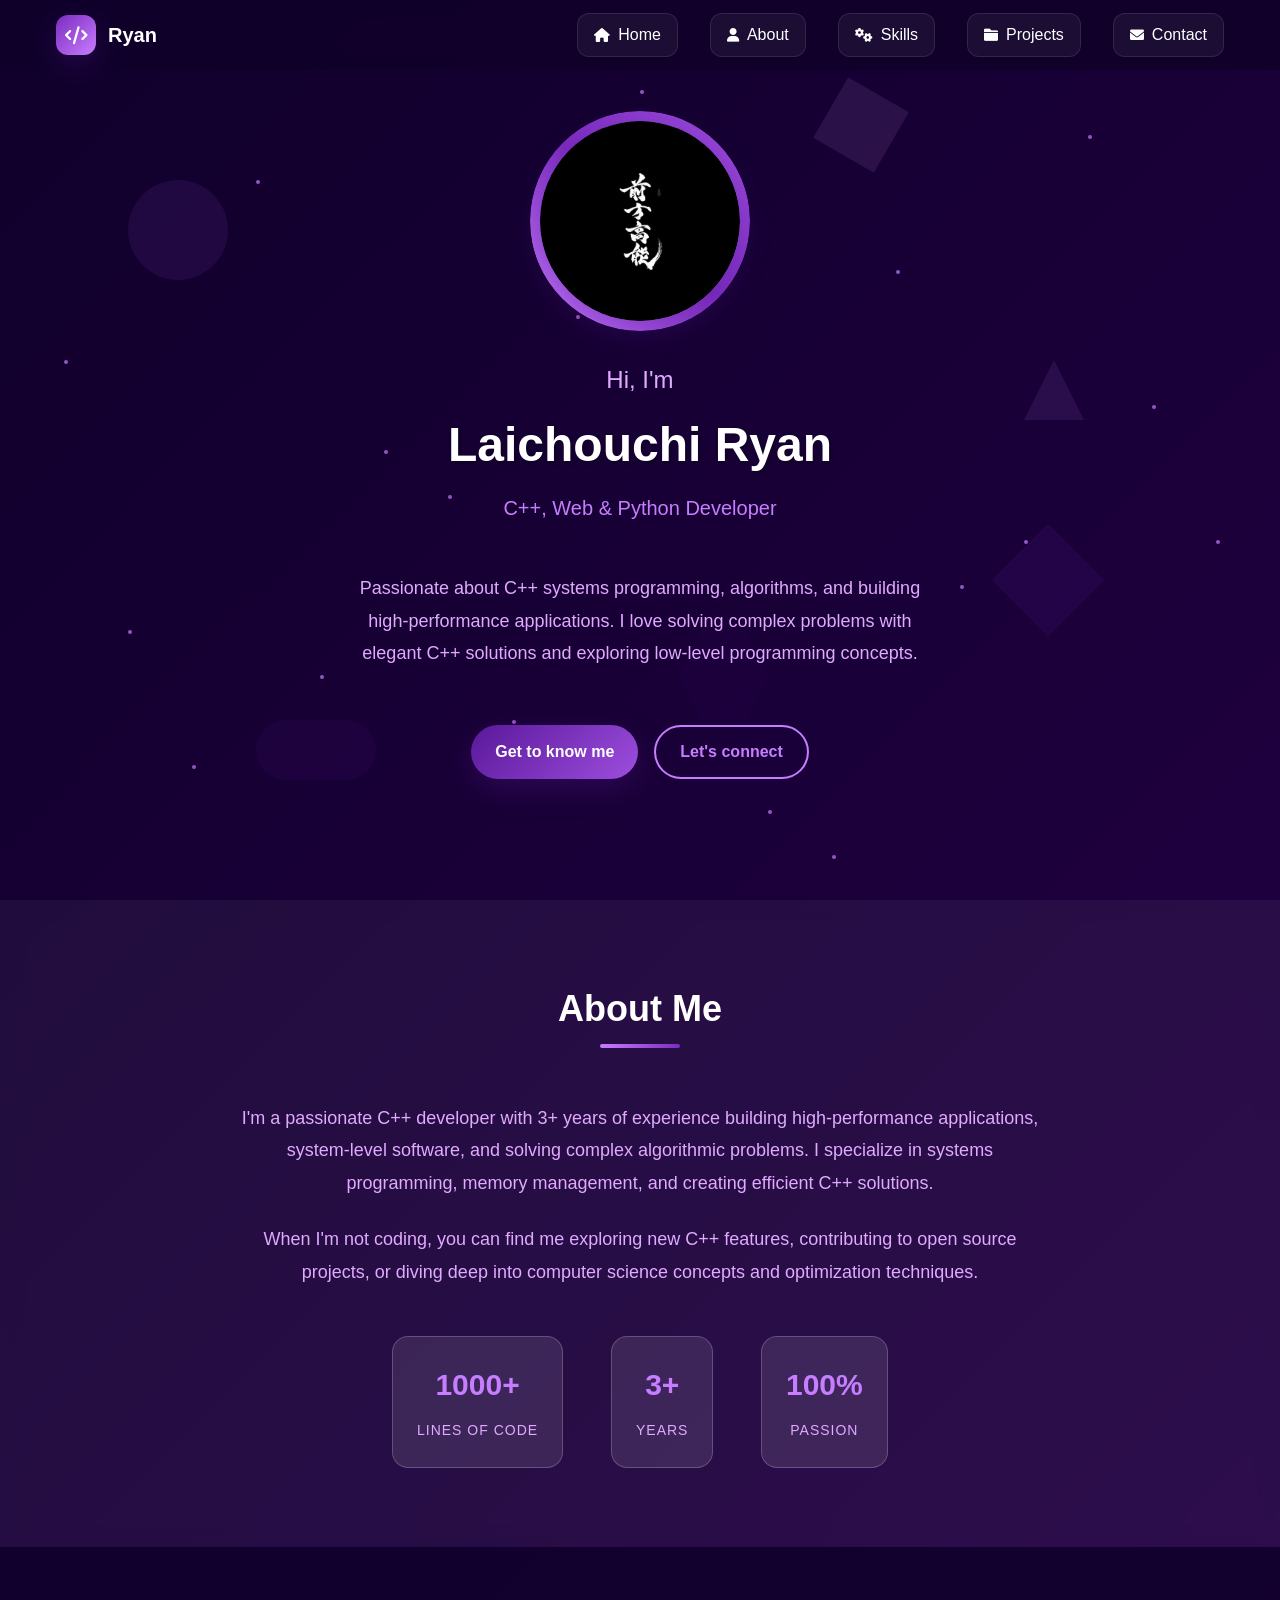
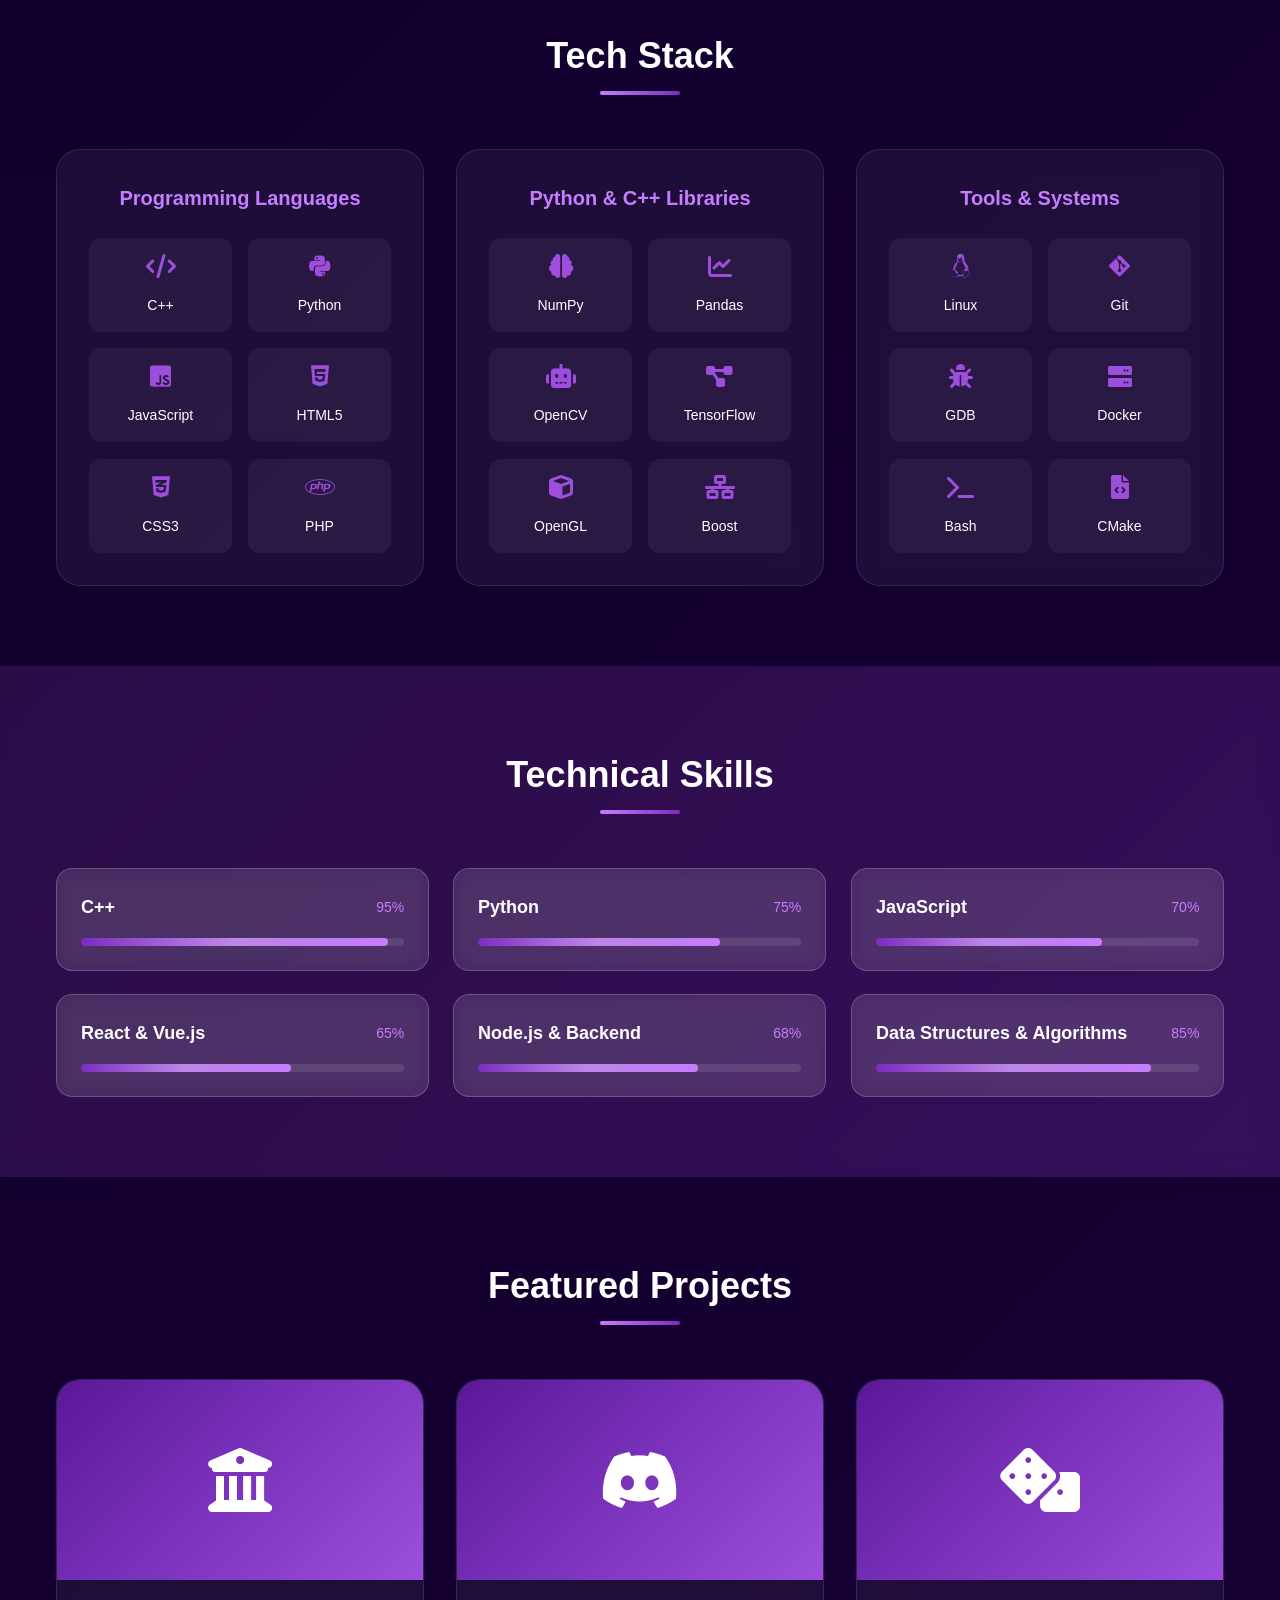
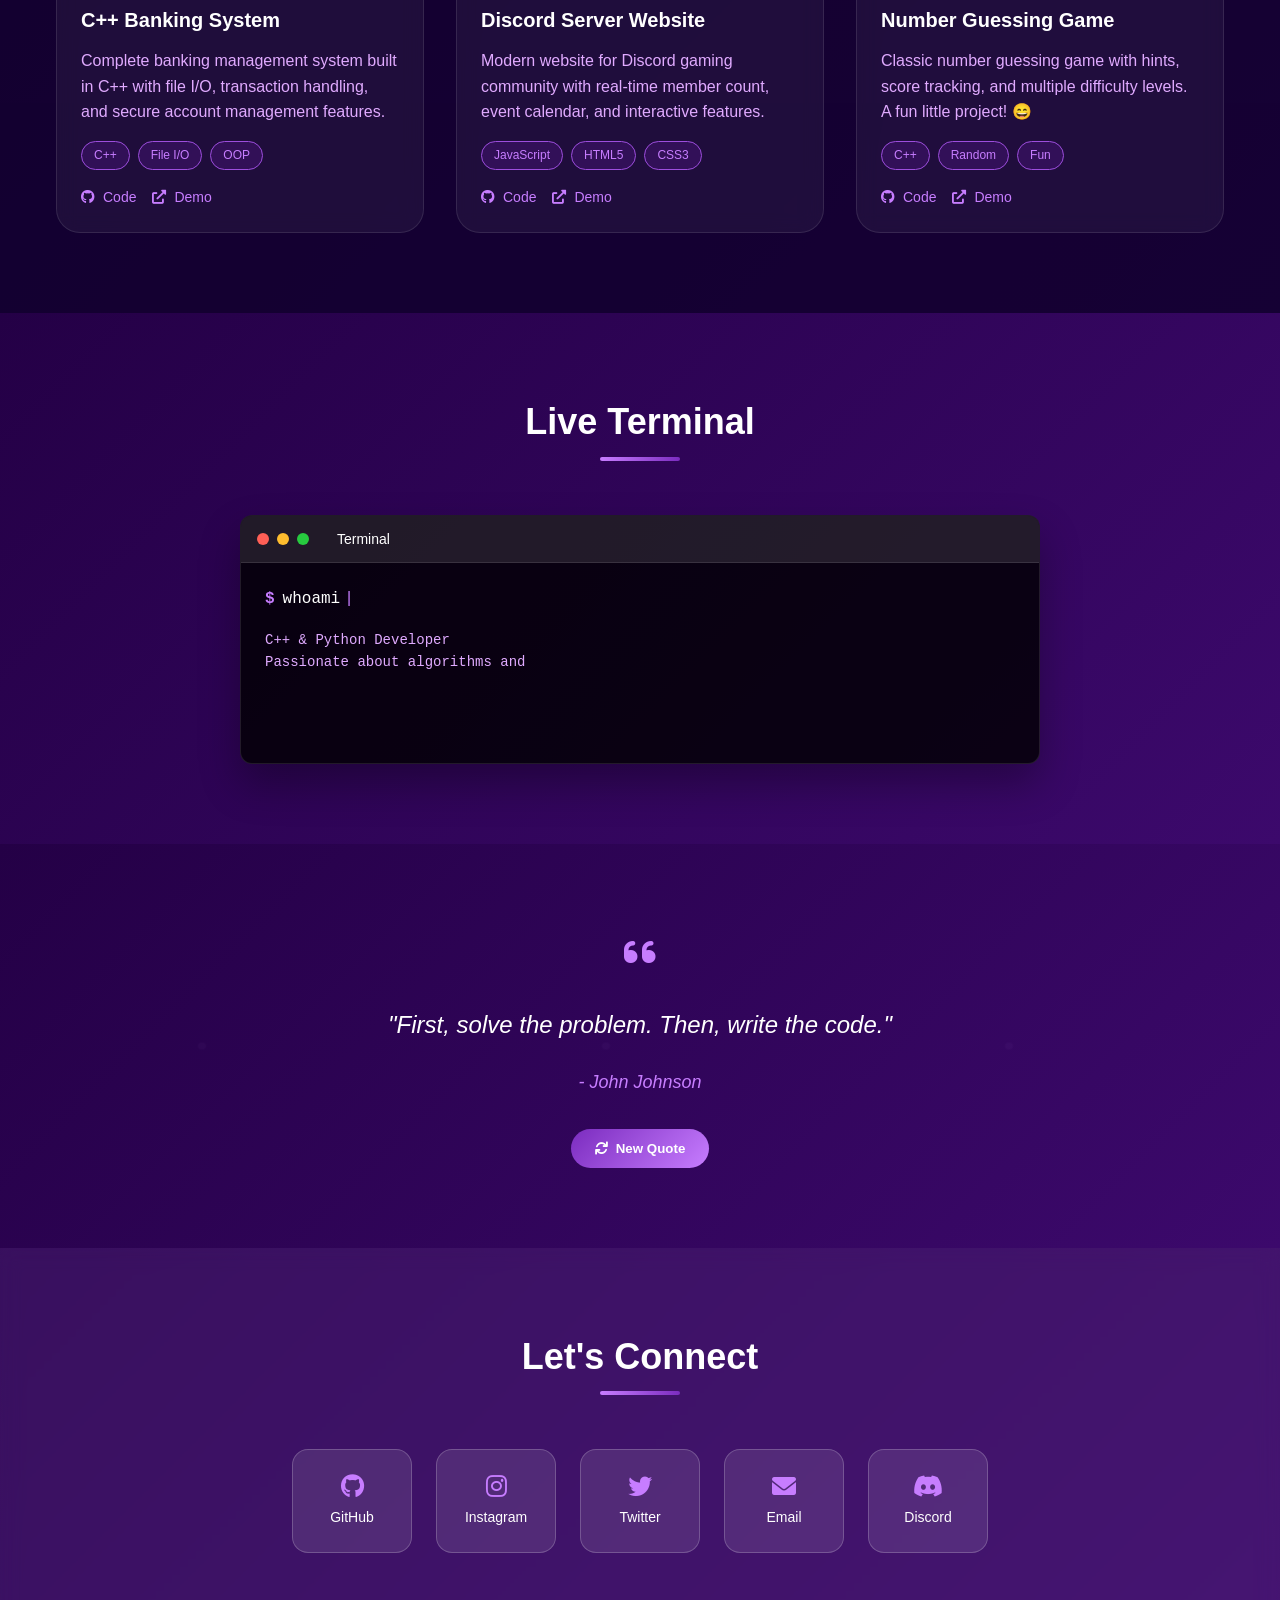
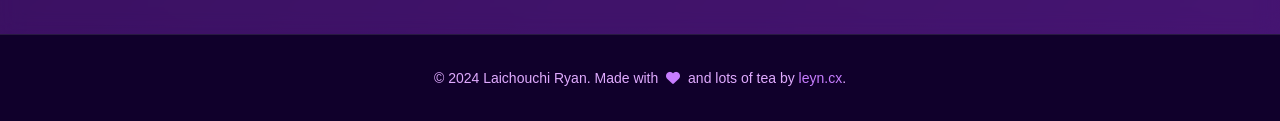
==== commit fd73a6c3: "Update index.html" ====
--- a/index.html
+++ b/index.html
@@ -432,11 +432,11 @@
         <div class="container">
             <h2 class="section-title">Let's Connect</h2>
             <div class="social-links">
-                <a href="https://github.com" class="social-link" target="_blank">
+                <a href="https://github.com/laichouchi" class="social-link" target="_blank">
                     <i class="fab fa-github"></i>
                     <span>GitHub</span>
                 </a>
-                <a href="https://instagram.com" class="social-link" target="_blank">
+                <a href="https://instagram.com/leyn.cx" class="social-link" target="_blank">
                     <i class="fab fa-instagram"></i>
                     <span>Instagram</span>
                 </a>
@@ -444,11 +444,11 @@
                     <i class="fab fa-twitter"></i>
                     <span>Twitter</span>
                 </a>
-                <a href="mailto:your.email@example.com" class="social-link">
+                <a href="mailto:laichouchiryan@gmail.com" class="social-link">
                     <i class="fas fa-envelope"></i>
                     <span>Email</span>
                 </a>
-                <a href="https://discord.gg" class="social-link" target="_blank">
+                <a href="https://discord.gg/leyn.cx" class="social-link" target="_blank">
                     <i class="fab fa-discord"></i>
                     <span>Discord</span>
                 </a>
@@ -466,3 +466,4 @@
     <script src="script.js"></script>
 </body>
 </html>
+
